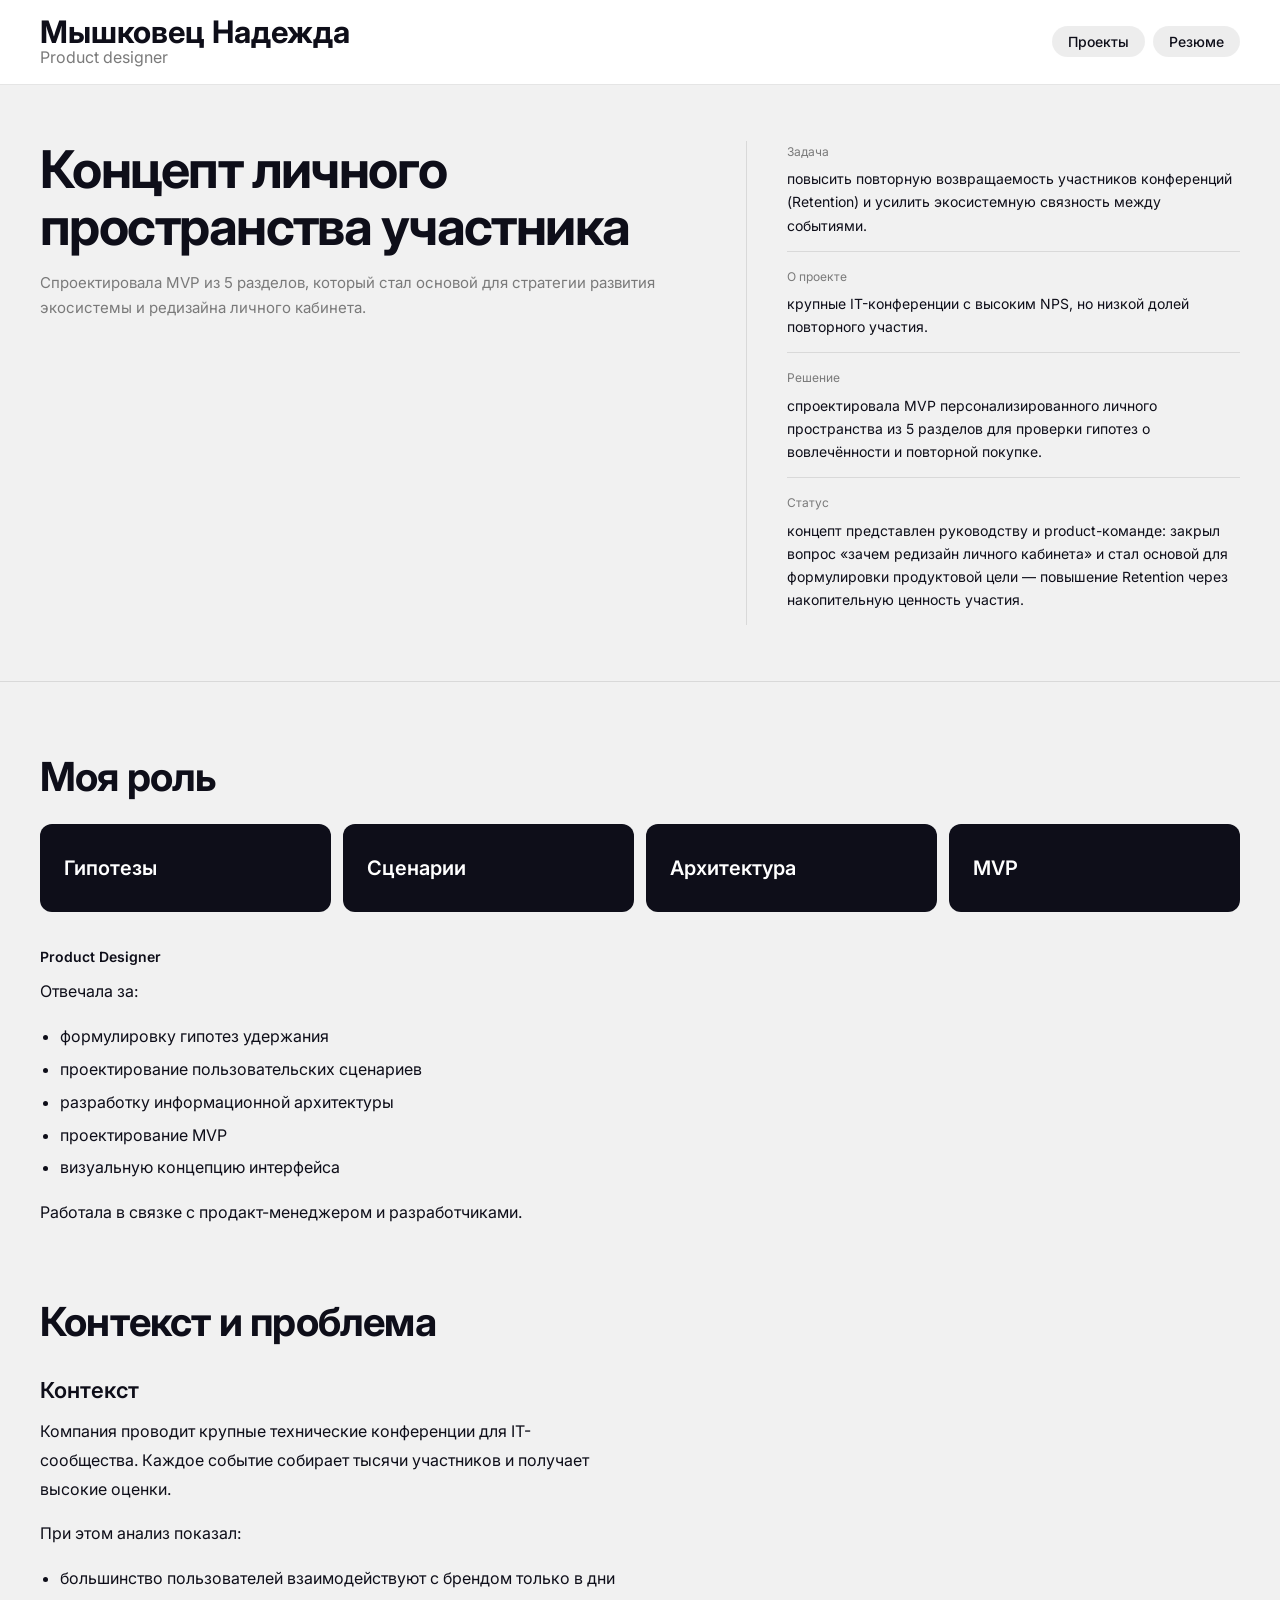
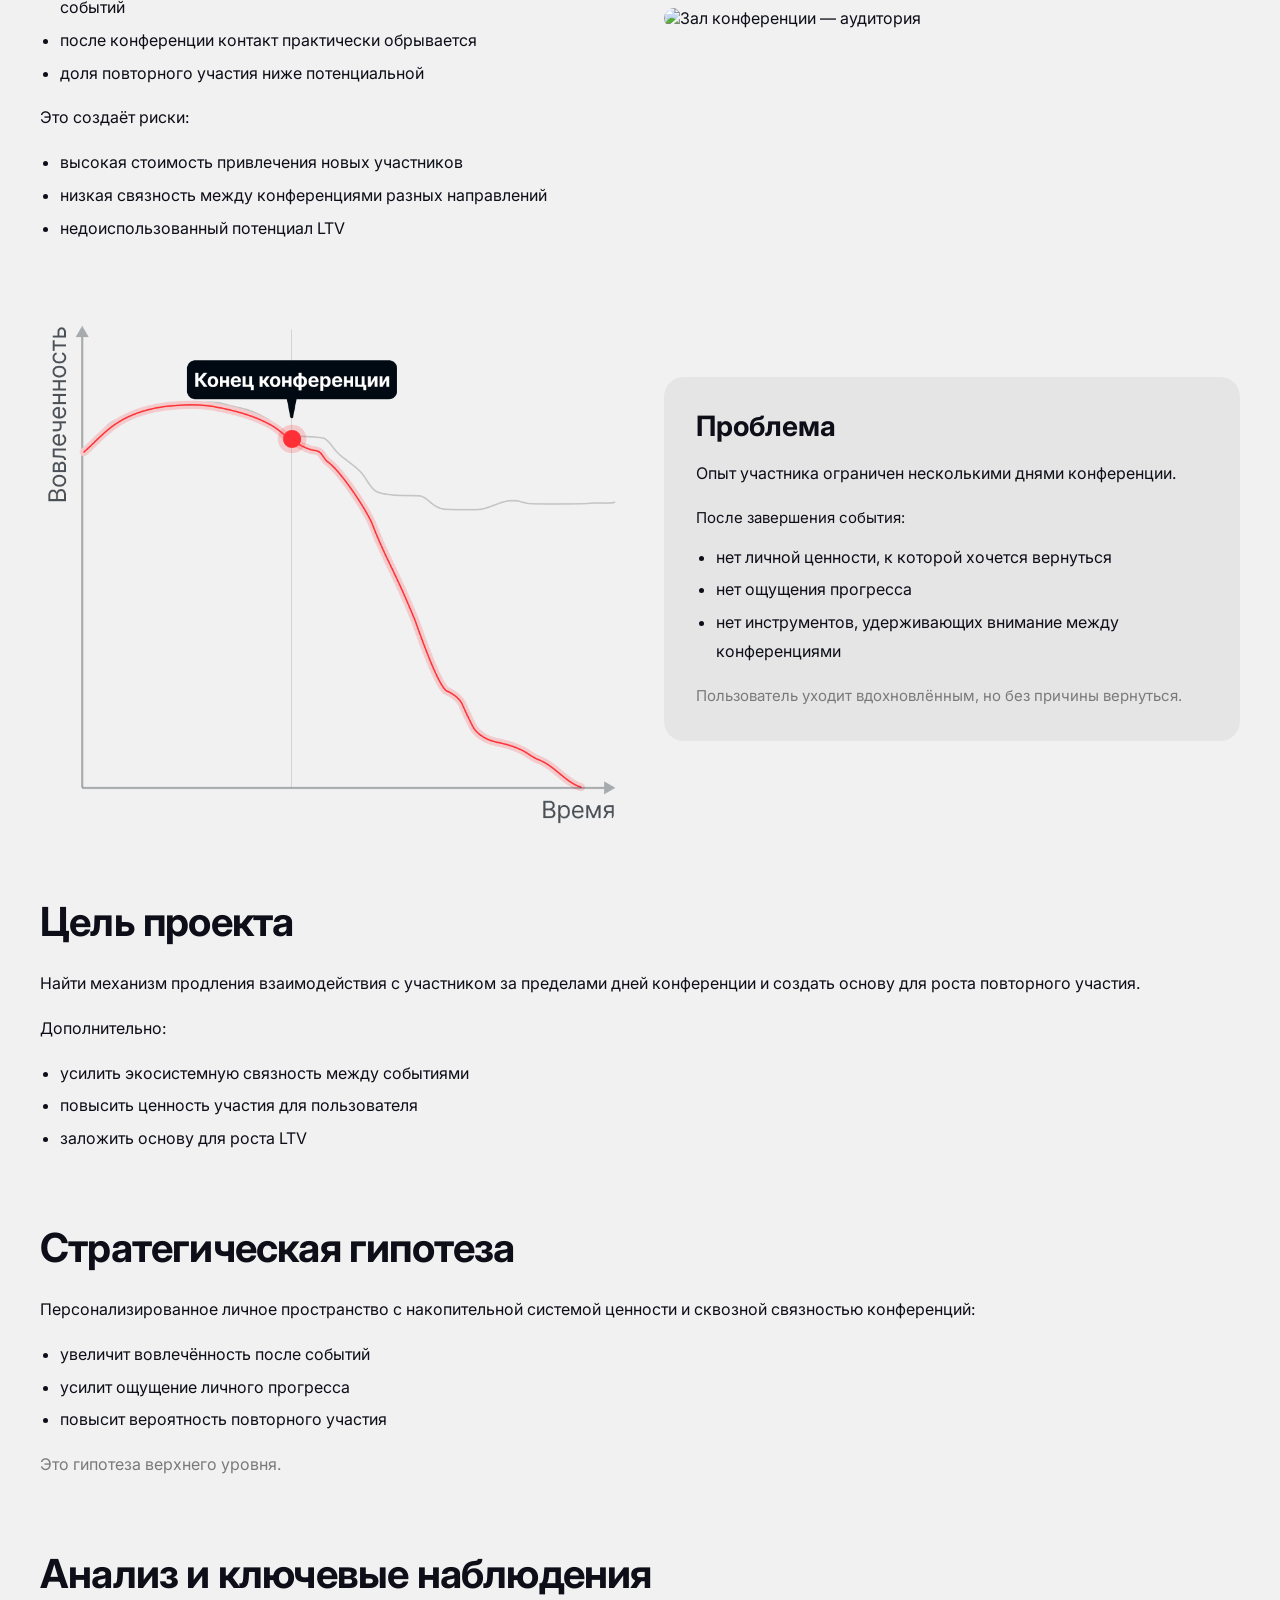
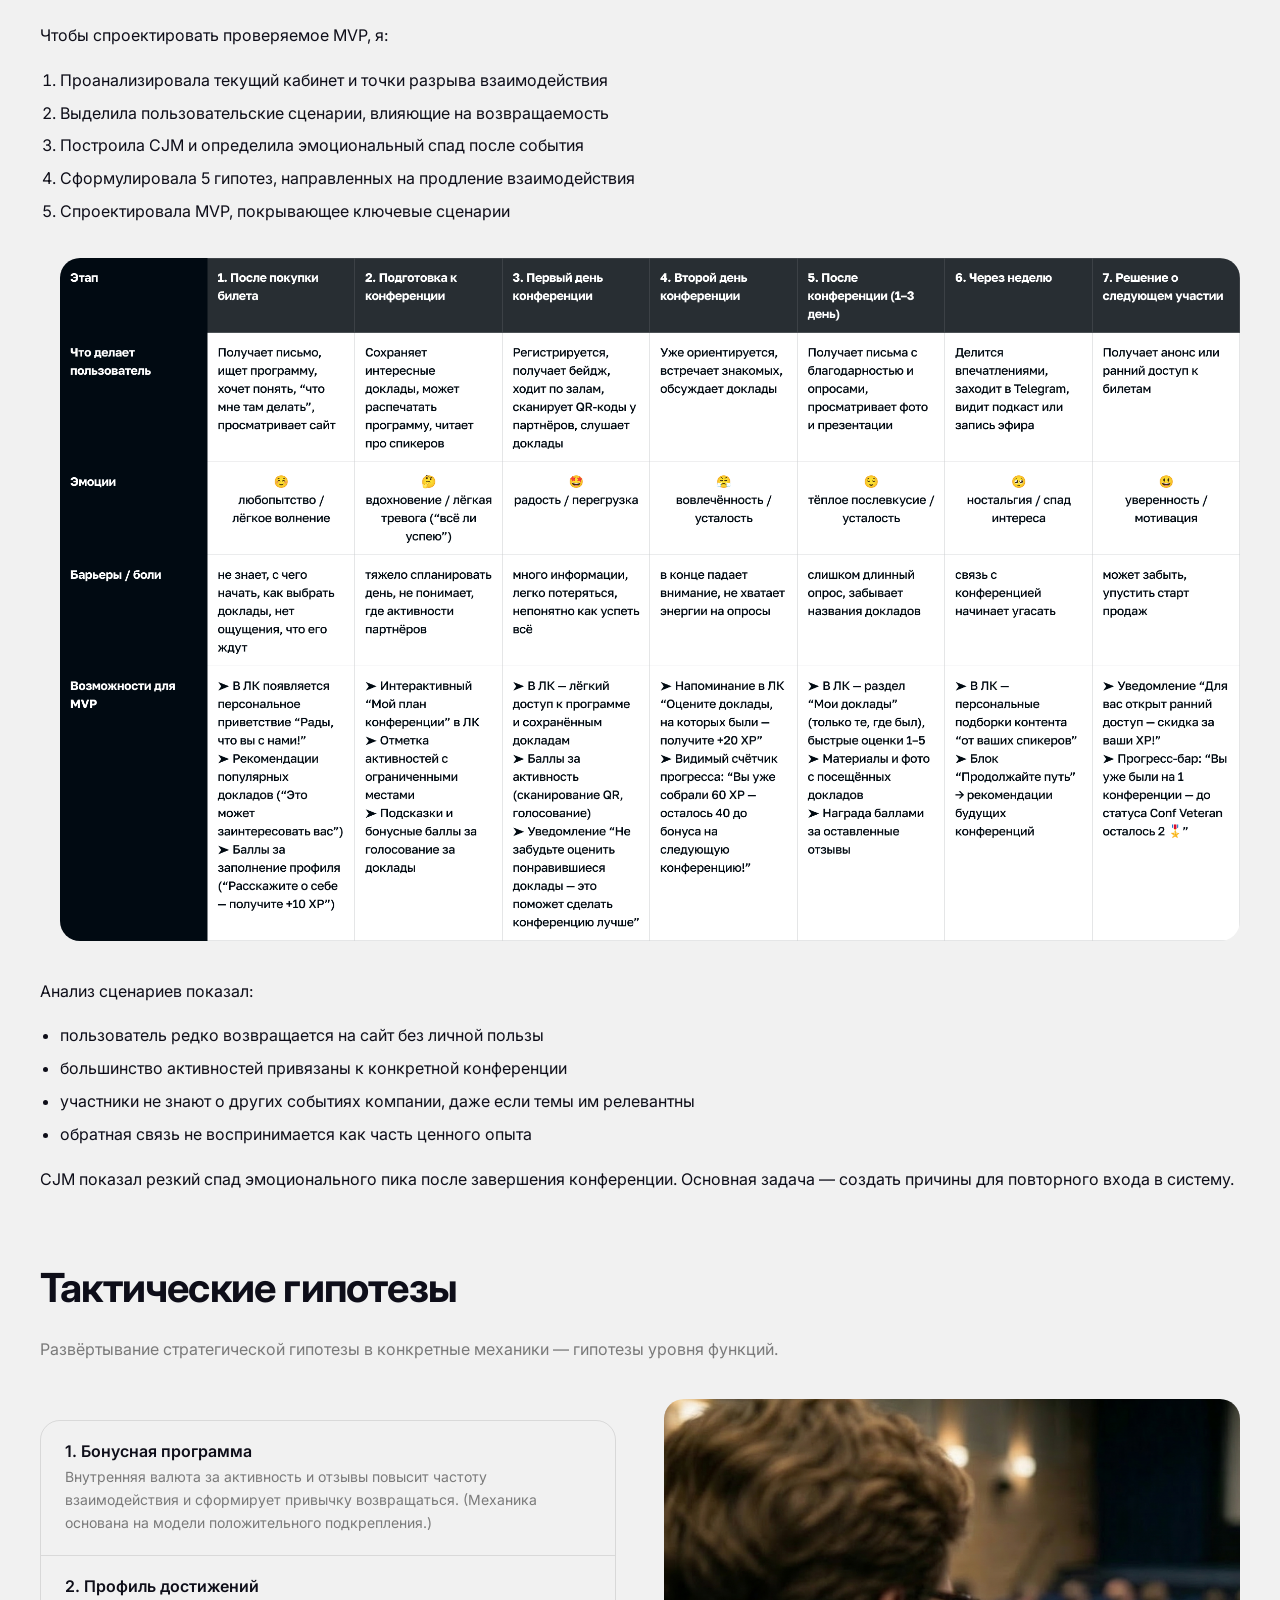
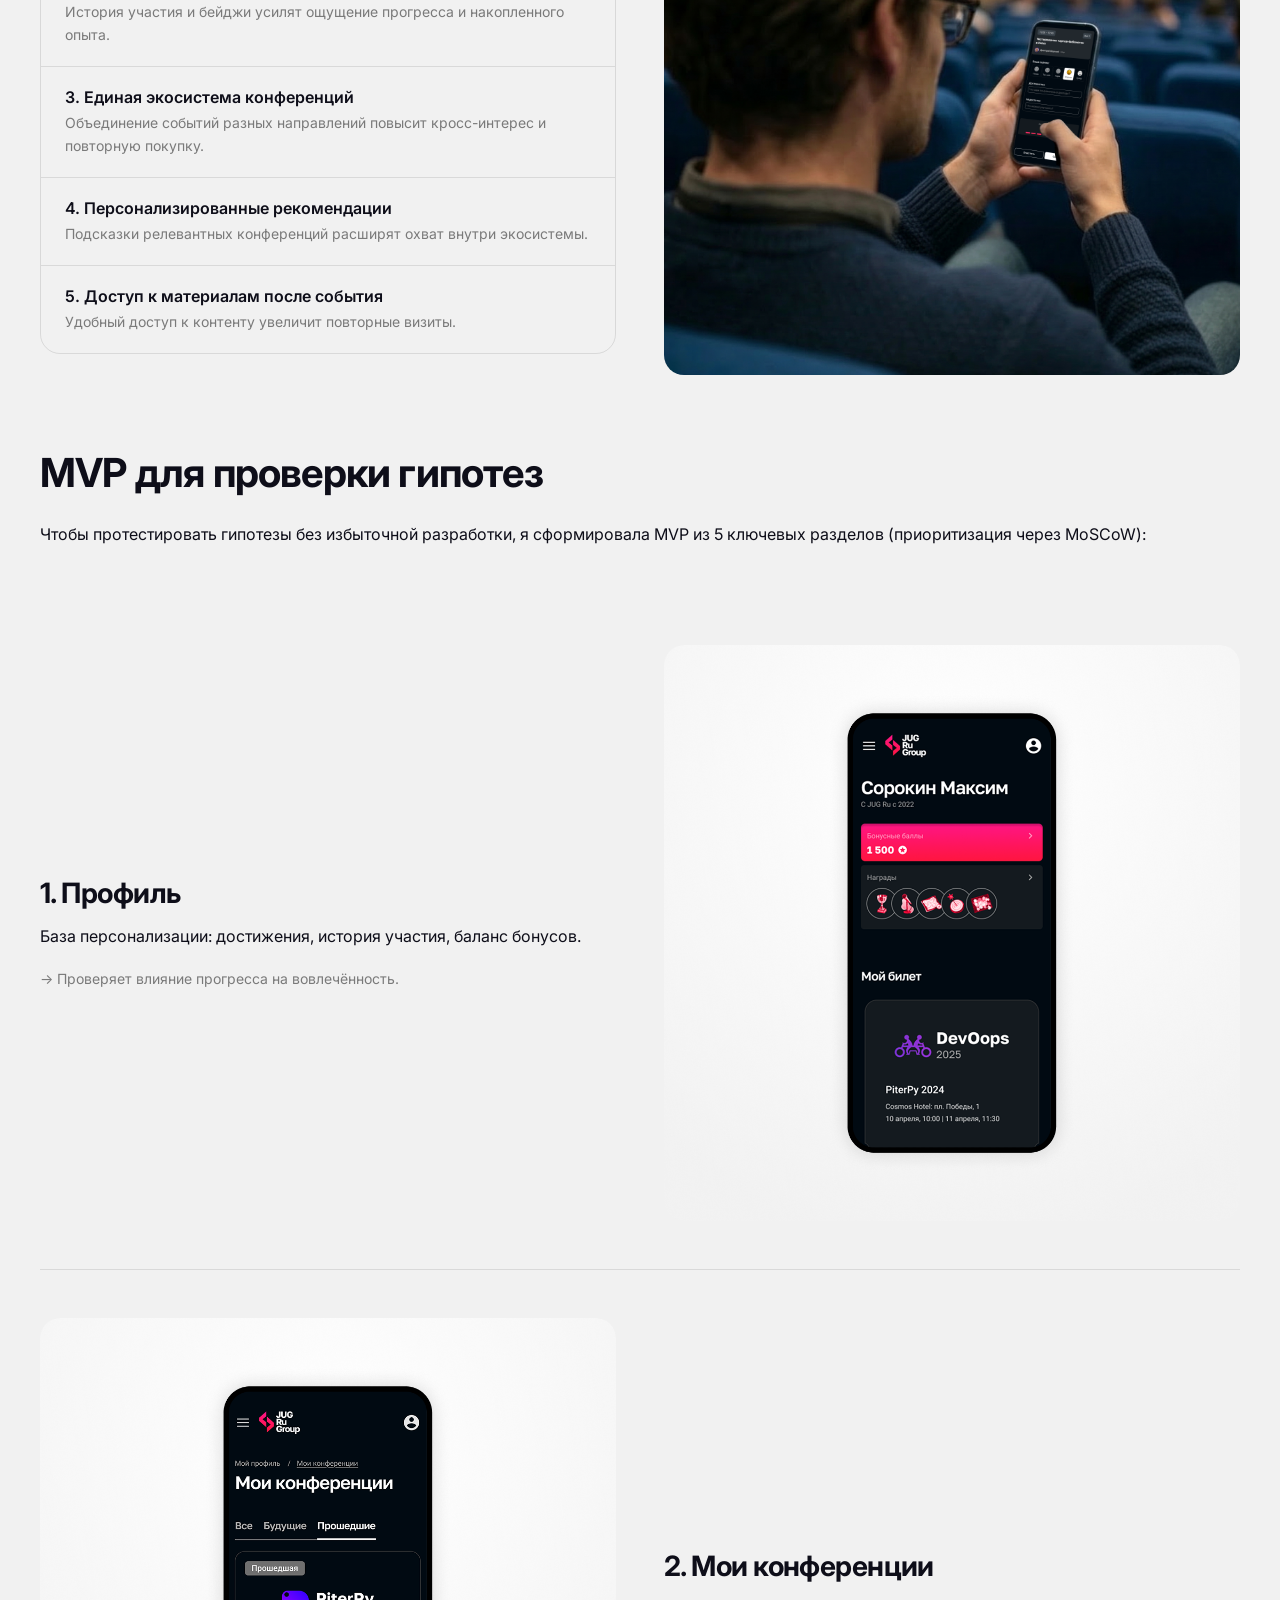
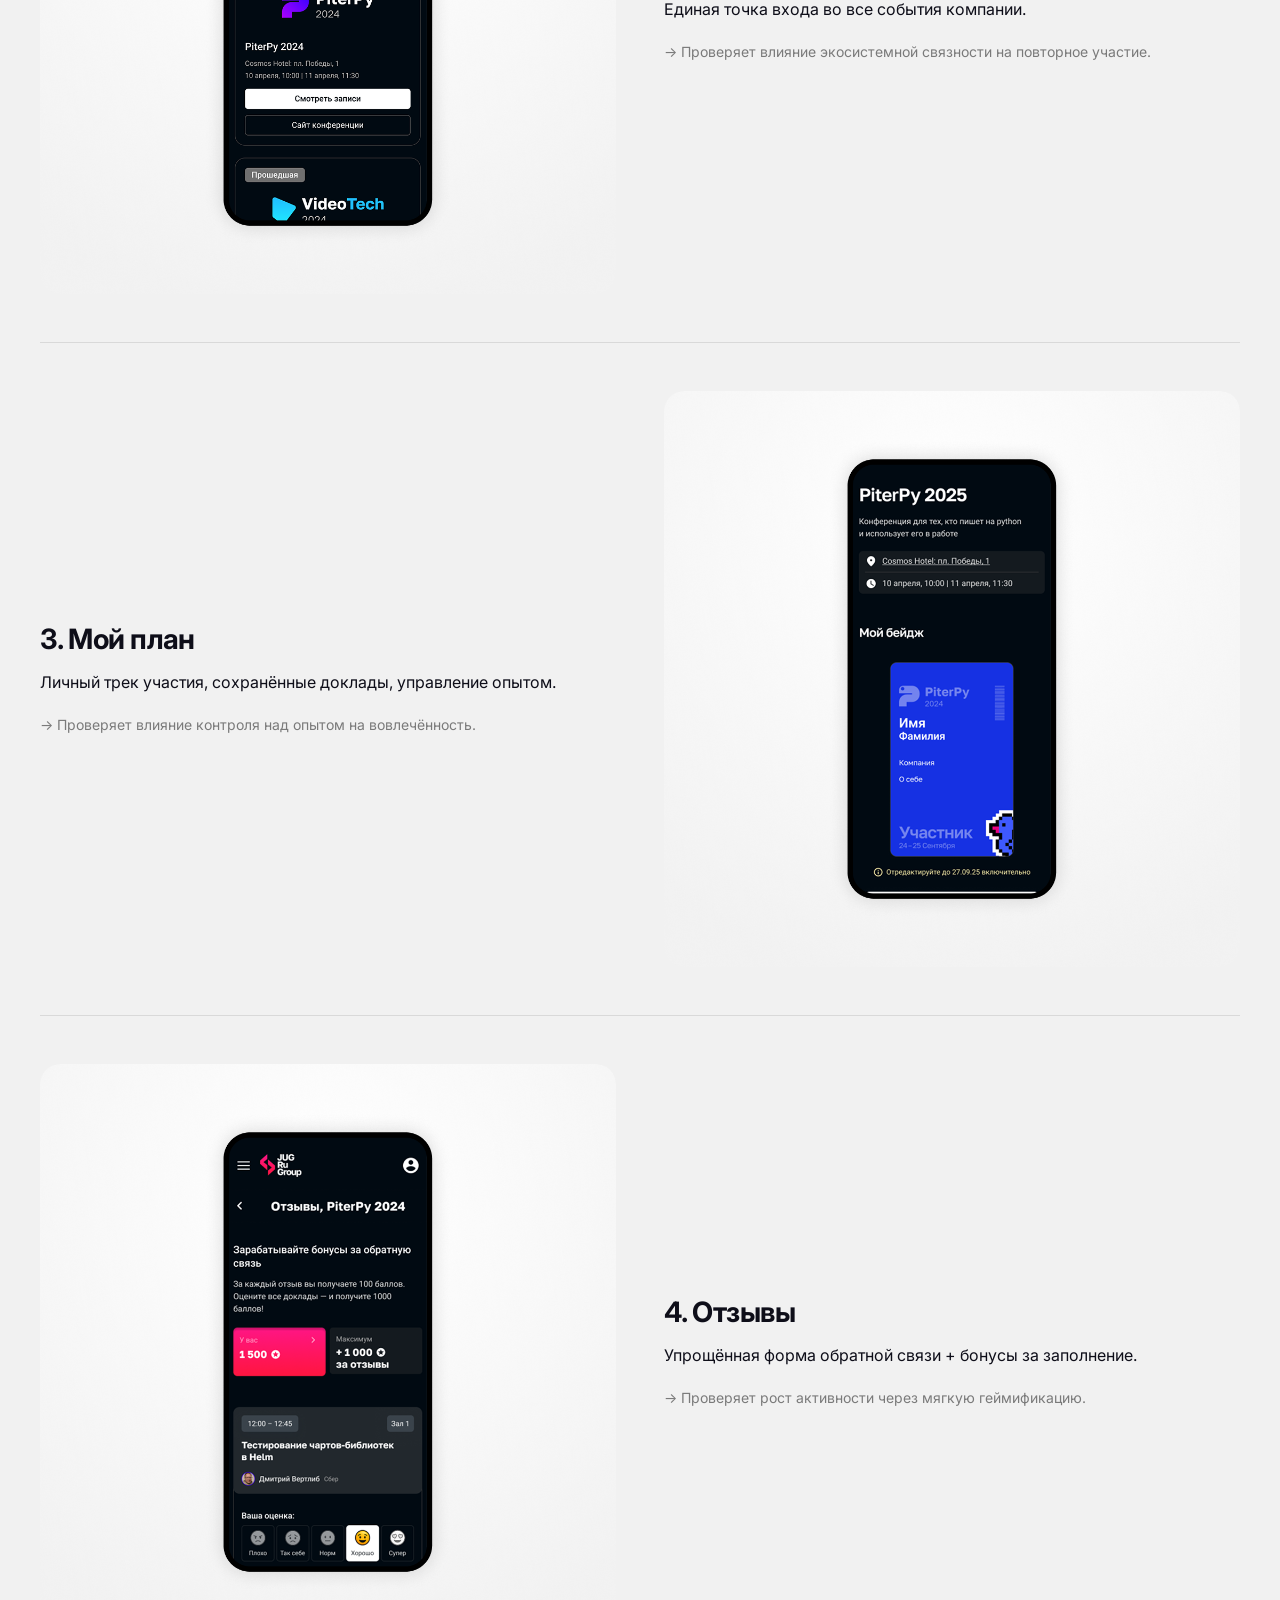
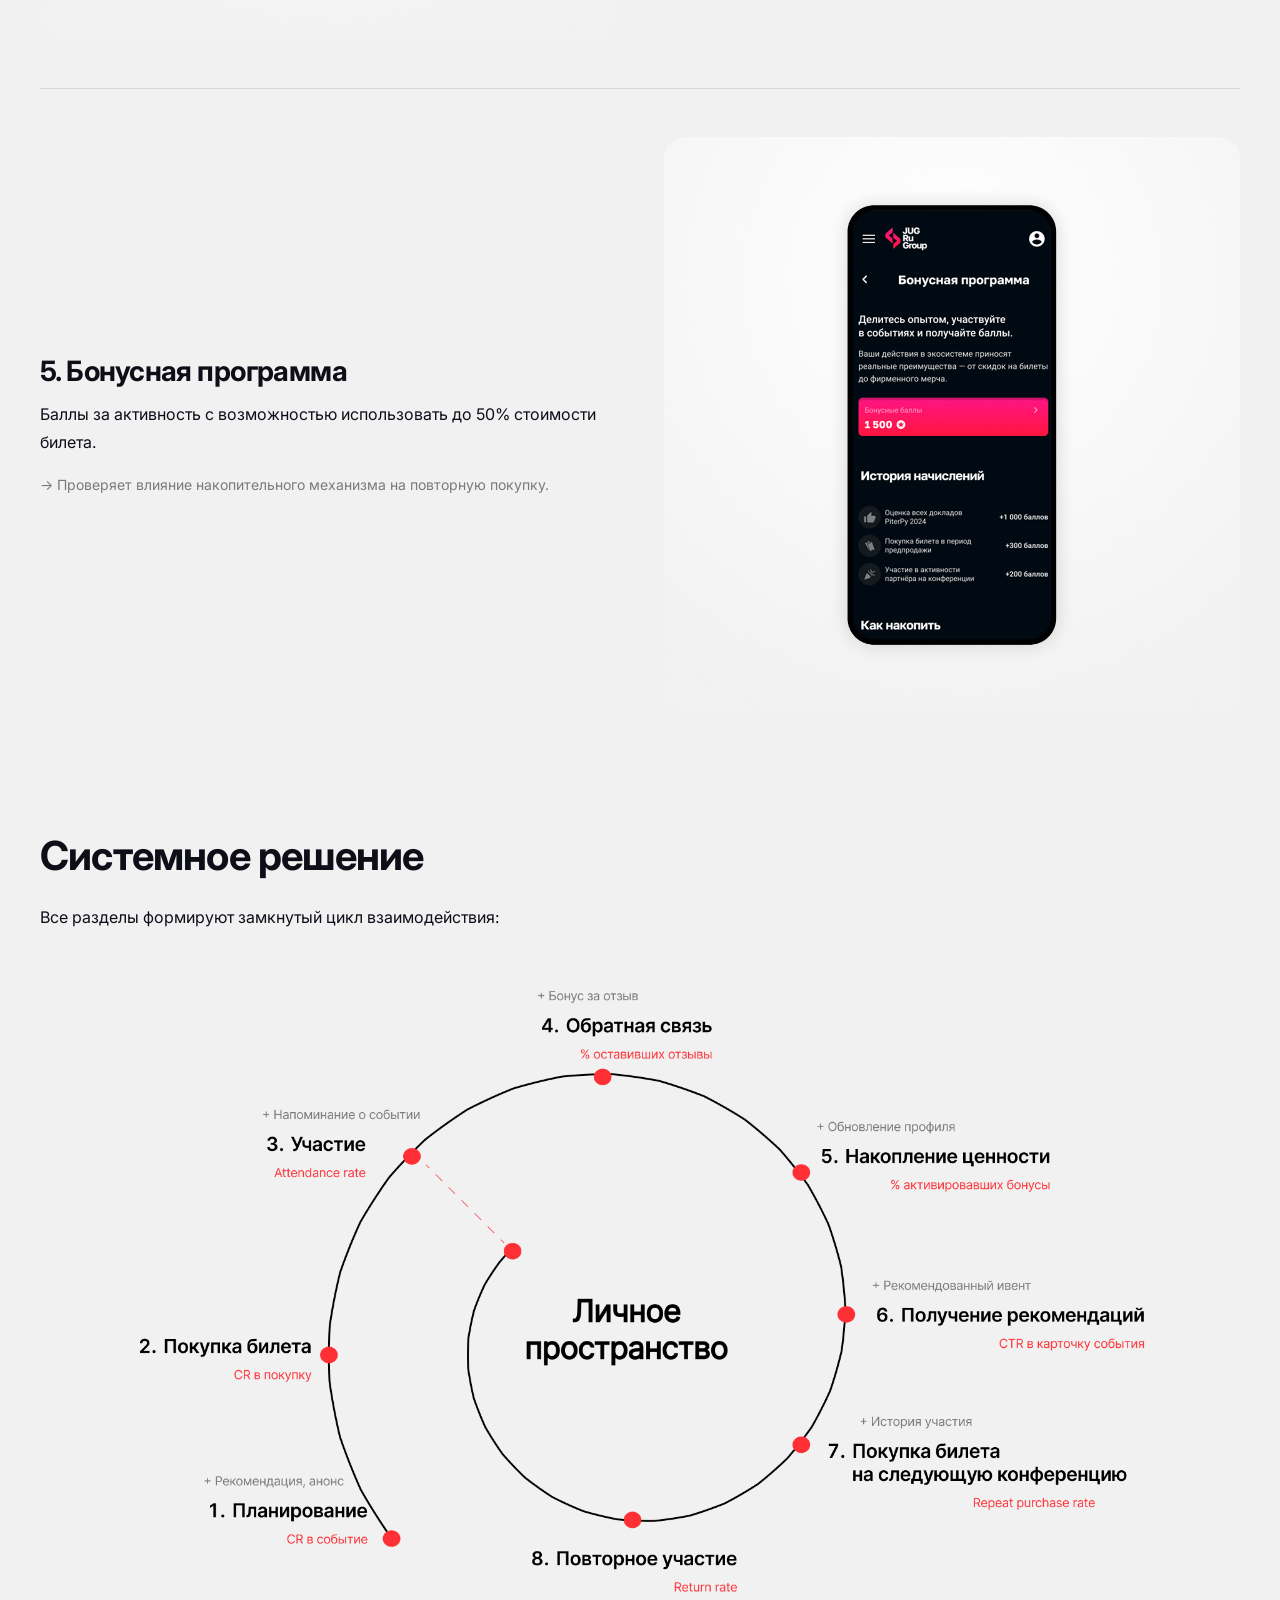
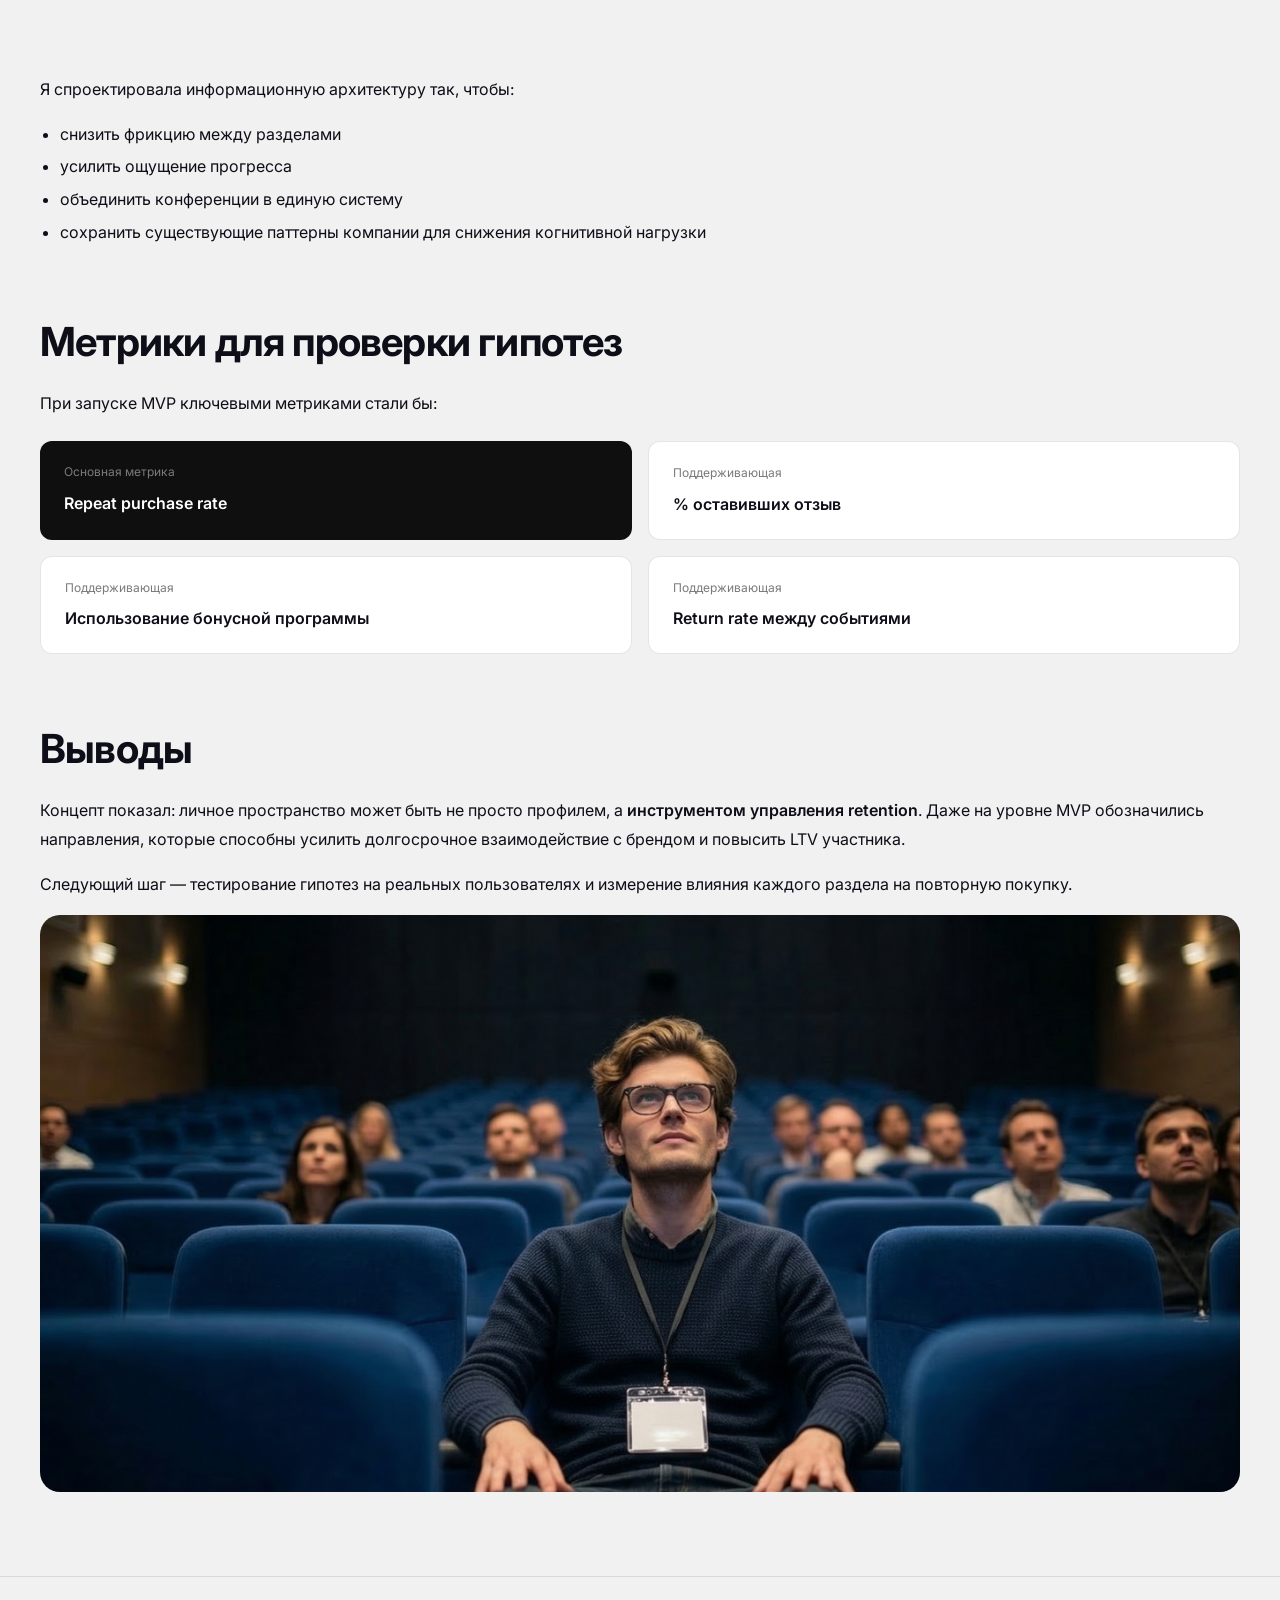
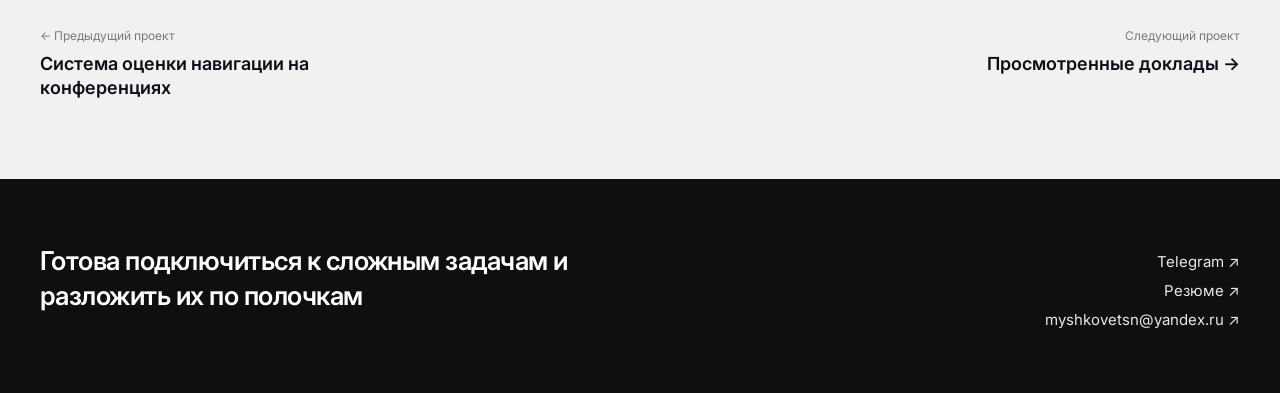
==== account.html @ fb1a0914 "Fix path" ====
<!doctype html>
<html lang="ru">
  <head>
    <meta charset="UTF-8" />
    <meta name="viewport" content="width=device-width, initial-scale=1.0" />
    <title>Концепт личного пространства — Мышковец Надежда</title>
    <link rel="preconnect" href="https://fonts.googleapis.com" />
    <link rel="preconnect" href="https://fonts.gstatic.com" crossorigin />
    <link
      href="https://fonts.googleapis.com/css2?family=Inter:wght@400;500;600;700&display=swap"
      rel="stylesheet"
    />
    <link rel="icon" type="image/png" href="images/favicon.png" />
    <style>
      *,
      *::before,
      *::after {
        box-sizing: border-box;
        margin: 0;
        padding: 0;
      }

      :root {
        --bg: #f1f1f1;
        --dark: #0f0f0f;
        --text: #0e0e19;
        --muted: #7a7a7a;
        --light: #e5e5e5;
        --divider: rgba(0, 0, 0, 0.1);
      }

      html {
        scroll-behavior: smooth;
      }

      body {
        font-family: "Inter", sans-serif;
        background: var(--bg);
        color: var(--text);
        -webkit-font-smoothing: antialiased;
        overflow-x: hidden;
      }

      /* ==================== NAV ==================== */
      #nav {
        position: sticky;
        top: 0;
        z-index: 100;
        background: #ffffff;
        border-bottom: 1px solid var(--divider);
        display: flex;
        align-items: center;
        justify-content: space-between;
        padding: 16px 40px;
      }
      .nav-logo {
        display: flex;
        flex-direction: column;
        text-decoration: none;
      }
      .nav-logo-name {
        font-size: 31px;
        font-weight: 700;
        color: var(--text);
        line-height: 1;
      }
      .nav-logo-role {
        font-size: 16px;
        font-weight: 400;
        color: var(--muted);
        line-height: 1.3;
      }
      .nav-links {
        display: flex;
        gap: 8px;
        align-items: center;
      }
      .nav-links a {
        display: inline-block;
        padding: 7px 16px;
        border-radius: 100px;
        font-size: 14px;
        font-weight: 500;
        text-decoration: none;
        background: rgba(0, 0, 0, 0.07);
        color: var(--text);
        transition: background 0.2s;
      }
      .nav-links a:hover {
        background: rgba(0, 0, 0, 0.13);
      }
      .burger {
        display: none;
        flex-direction: column;
        gap: 5px;
        background: none;
        border: none;
        cursor: pointer;
        padding: 8px;
      }
      .burger span {
        display: block;
        width: 24px;
        height: 2px;
        background: var(--text);
        border-radius: 2px;
      }

      /* Mobile overlay */
      .mobile-overlay {
        display: none;
        position: fixed;
        inset: 0;
        z-index: 200;
        background: var(--text);
        flex-direction: column;
        justify-content: space-between;
        padding: 32px 40px 48px;
      }
      .mobile-overlay.open {
        display: flex;
      }
      .overlay-top {
        display: flex;
        justify-content: flex-end;
      }
      .overlay-close {
        background: none;
        border: none;
        color: #fff;
        font-size: 36px;
        cursor: pointer;
        line-height: 1;
        opacity: 0.7;
      }
      .overlay-links {
        display: flex;
        flex-direction: column;
        gap: 16px;
      }
      .overlay-links a {
        font-size: 30px;
        font-weight: 700;
        color: #fff;
        text-decoration: none;
      }
      .overlay-contacts {
        display: flex;
        flex-direction: column;
        gap: 8px;
      }
      .overlay-contacts a {
        font-size: 14px;
        color: var(--muted);
        text-decoration: none;
      }

      /* ==================== CASE HEADER ==================== */
      .case-header-wrap {
        border-bottom: 1px solid var(--divider);
      }
      .case-header {
        max-width: 1520px;
        margin: 0 auto;
        padding: 56px 40px;
        display: grid;
        grid-template-columns: 1.3fr 1fr;
        gap: 64px;
      }
      .case-h1 {
        font-size: 52px;
        font-weight: 700;
        letter-spacing: -0.03em;
        line-height: 1.1;
        margin-bottom: 16px;
      }
      .case-subtitle {
        font-size: 15px;
        color: var(--muted);
        line-height: 1.65;
      }
      .case-meta {
        border-left: 1px solid var(--divider);
        padding-left: 40px;
      }
      .meta-item {
        padding: 14px 0;
        border-bottom: 1px solid var(--divider);
      }
      .meta-item:first-child {
        padding-top: 0;
      }
      .meta-item:last-child {
        border-bottom: none;
      }
      .meta-label {
        font-size: 12px;
        color: var(--muted);
        margin-bottom: 5px;
      }
      .meta-value {
        font-size: 14px;
        line-height: 1.65;
      }

      /* ==================== CONTENT ==================== */
      .case-content {
        max-width: 1520px;
        margin: 0 auto;
        padding: 72px 40px 80px;
      }
      .case-content section + section {
        margin-top: 72px;
      }

      h2.section-title {
        font-size: 40px;
        font-weight: 700;
        letter-spacing: -0.02em;
        line-height: 1.15;
        margin-top: 72px;
        margin-bottom: 24px;
      }
      h2.section-title:first-child {
        margin-top: 0;
      }
      h3.sub-title {
        font-size: 22px;
        font-weight: 600;
        margin-bottom: 14px;
        margin-top: 40px;
      }

      p {
        font-size: 16px;
        line-height: 1.8;
        margin-bottom: 16px;
      }
      p:last-child {
        margin-bottom: 0;
      }
      ul,
      ol {
        padding-left: 20px;
        margin-bottom: 16px;
      }
      li {
        font-size: 16px;
        line-height: 1.8;
        margin-bottom: 4px;
      }
      strong {
        font-weight: 600;
      }

      /* ==================== ROLE BOXES ==================== */
      .role-boxes {
        display: grid;
        grid-template-columns: repeat(4, 1fr);
        gap: 12px;
        margin: 24px 0 32px;
      }
      .role-box {
        background: var(--text);
        color: #fff;
        padding: 32px 24px;
        border-radius: 12px;
        font-size: 20px;
        font-weight: 600;
        line-height: 1.2;
      }
      .role-label {
        font-size: 14px;
        font-weight: 600;
        margin-bottom: 8px;
      }

      /* ==================== SPLIT ==================== */
      .split {
        display: grid;
        grid-template-columns: 1fr 1fr;
        gap: 48px;
        align-items: center;
        margin-top: 32px;
        margin-bottom: 32px;
      }
      .split.top {
        align-items: flex-start;
      }
      .split-image img {
        width: 100%;
        border-radius: 20px;
        display: block;
      }
      .split-image.dark-bg {
        background: #1a1a2e;
        border-radius: 20px;
        padding: 24px;
      }
      .split-image.dark-bg img {
        border-radius: 8px;
      }
      figcaption {
        font-size: 13px;
        color: var(--muted);
        margin-top: 8px;
        line-height: 1.5;
      }

      /* ==================== ENGAGEMENT CHART ==================== */
      .engagement-chart {
        margin: 32px 0;
        display: grid;
        grid-template-columns: 1fr 1fr;
        gap: 48px;
        align-items: center;
      }
      .chart-wrap {
        background: #fff;
        border-radius: 16px;
        padding: 32px;
      }
      .chart-label-y {
        font-size: 12px;
        color: var(--muted);
        writing-mode: vertical-lr;
        transform: rotate(180deg);
        margin-right: 8px;
      }
      .chart-inner {
        display: flex;
        align-items: flex-end;
        gap: 8px;
      }
      .problem-box {
        background: var(--light);
        border-radius: 20px;
        padding: 32px;
      }
      .problem-box h3 {
        font-size: 28px;
        font-weight: 700;
        margin-bottom: 16px;
      }
      .problem-box ul {
        color: var(--text);
      }

      /* ==================== HYPOTHESES LIST ==================== */
      .hypotheses {
        display: flex;
        flex-direction: column;
        gap: 0;
        margin: 24px 0;
        border: 1px solid var(--divider);
        border-radius: 20px;
        overflow: hidden;
      }
      .hypothesis {
        padding: 20px 24px;
        border-bottom: 1px solid var(--divider);
      }
      .hypothesis:last-child {
        border-bottom: none;
      }
      .hyp-num {
        font-size: 12px;
        color: var(--muted);
        margin-bottom: 4px;
      }
      .hyp-title {
        font-size: 16px;
        font-weight: 600;
        margin-bottom: 4px;
      }
      .hyp-desc {
        font-size: 14px;
        line-height: 1.65;
        color: var(--muted);
      }

      /* ==================== MVP SECTIONS ==================== */
      .mvp-section {
        display: grid;
        grid-template-columns: 1fr 1fr;
        gap: 48px;
        align-items: center;
        padding: 48px 0;
        border-bottom: 1px solid var(--divider);
      }
      .mvp-section:last-child {
        border-bottom: none;
      }
      .mvp-section.img-left .mvp-text {
        order: 2;
      }
      .mvp-section.img-left .mvp-image {
        order: 1;
      }
      .mvp-image {
        border-radius: 20px;
        overflow: hidden;
      }
      .mvp-image img {
        width: 100%;
        display: block;
        border-radius: 20px;
      }
      .mvp-num {
        font-size: 14px;
        color: var(--muted);
        margin-bottom: 8px;
      }
      .mvp-title {
        font-size: 28px;
        font-weight: 700;
        letter-spacing: -0.02em;
        margin-bottom: 12px;
      }
      .mvp-desc {
        font-size: 16px;
        line-height: 1.8;
        margin-bottom: 16px;
      }
      .mvp-hypothesis {
        font-size: 14px;
        color: var(--muted);
        line-height: 1.65;
      }
      .mvp-hypothesis::before {
        content: "→ ";
      }

      /* ==================== CYCLE DIAGRAM ==================== */
      .cycle-list {
        display: grid;
        grid-template-columns: repeat(4, 1fr);
        gap: 12px;
        margin: 32px 0;
      }
      .cycle-item {
        background: var(--light);
        border-radius: 12px;
        padding: 20px 16px;
      }
      .cycle-step {
        font-size: 12px;
        color: var(--muted);
        margin-bottom: 6px;
      }
      .cycle-name {
        font-size: 15px;
        font-weight: 600;
        margin-bottom: 4px;
      }
      .cycle-metric {
        font-size: 12px;
        color: var(--muted);
      }

      /* ==================== METRICS ==================== */
      .metrics-grid {
        display: grid;
        grid-template-columns: repeat(2, 1fr);
        gap: 16px;
        margin: 24px 0;
      }
      .metric-item {
        background: #fff;
        border: 1px solid var(--divider);
        border-radius: 12px;
        padding: 20px 24px;
      }
      /* Этот стиль применится только к карточке с классом highlight */
      .metric-item.main {
        background: var(--dark); /* Или просто #0f0f0f, если хочешь черный */
        color: #ffffff; /* Белый текст */
        border: none; /* Убираем рамку, чтобы выглядело чище */
      }

      /* Чтобы серый подзаголовок внутри черной карточки тоже стал светлее */
      .metric-item.highlight .metric-kind {
        color: rgba(255, 255, 255, 0.6);
      }
      .metric-kind {
        font-size: 12px;
        color: var(--muted);
        margin-bottom: 6px;
      }
      .metric-val {
        font-size: 16px;
        font-weight: 600;
      }

      /* ==================== CASE NAV ==================== */
      .case-nav-wrap {
        border-top: 1px solid var(--divider);
      }
      .case-nav {
        max-width: 1520px;
        margin: 0 auto;
        padding: 48px 40px 80px;
        display: flex;
        justify-content: space-between;
        align-items: flex-start;
        gap: 32px;
      }
      .case-nav-link {
        text-decoration: none;
        color: var(--text);
        max-width: 320px;
      }
      .case-nav-link.next {
        text-align: right;
      }
      .case-nav-direction {
        font-size: 12px;
        color: var(--muted);
        margin-bottom: 6px;
      }
      .case-nav-title {
        font-size: 18px;
        font-weight: 600;
        line-height: 1.3;
      }
      .case-nav-link:hover .case-nav-title {
        text-decoration: underline;
      }

      /* ==================== FOOTER ==================== */
      footer {
        background: var(--dark);
        color: #fff;
        padding: 64px 40px;
        display: grid;
        grid-template-columns: 1fr 1fr;
        gap: 40px;
        align-items: end;
      }
      .footer-cta {
        font-size: 26px;
        font-weight: 600;
        line-height: 1.35;
        letter-spacing: -0.02em;
      }
      .footer-links {
        display: flex;
        flex-direction: column;
        align-items: flex-end;
        gap: 10px;
      }
      .footer-links a {
        color: #fff;
        text-decoration: none;
        font-size: 15px;
        opacity: 0.9;
        transition: opacity 0.2s;
      }
      .footer-links a:hover {
        opacity: 0.5;
      }

      /* ==================== FADE-UP ==================== */
      .fade-up {
        opacity: 0;
        transform: translateY(24px);
        transition:
          opacity 0.65s ease,
          transform 0.65s ease;
      }
      .fade-up.visible {
        opacity: 1;
        transform: translateY(0);
      }

      /* ==================== MOBILE ==================== */
      @media (max-width: 800px) {
        html,
        body { overflow-x: hidden; width: 100%; }
        #nav { padding: 12px 20px; width: 100%; }
        .burger { display: flex;}

        .case-header { grid-template-columns: 1fr; padding: 40px 16px; width: 100%; }
        .case-h1 { font-size: 32px;}
        .case-meta {
          border-left: none;
          padding-left: 0;
          border-top: 1px solid var(--border);
        }

        .case-content {
          padding: 40px 16px;
          width: 100%;
        }
        h2.section-title {
          font-size: 28px;
        }

        .role-boxes {
          grid-template-columns: 1fr;
          width: 100%;
        }
        .engagement-chart,
        .mvp-section,
        .metrics-grid {
          grid-template-columns: 1fr;
          width: 100%;
        }

        .mvp-section.img-left .mvp-text {
          order: 2;
        }
        .mvp-section.img-left .mvp-image {
          order: 1;
        }
        .mvp-image {
          min-height: 240px;
          width: 100%;
        }

        .cycle-list {
          grid-template-columns: 1fr;
          width: 100%;
        }

        .case-nav {
          padding: 40px 16px;
          flex-direction: column;
        }
        footer {
          grid-template-columns: 1fr;
          padding: 40px 16px;
        }
      }
    </style>
  </head>
  <body>
    <!-- NAV -->
    <nav id="nav">
      <a href="index.html" class="nav-logo">
        <span class="nav-logo-name">Мышковец Надежда</span>
        <span class="nav-logo-role">Product designer</span>
      </a>
      <div class="nav-links">
        <a href="index.html#projects">Проекты</a>
        <a
          href="https://disk.yandex.ru/i/yGqZMtid8uBw-g"
          target="_blank"
          rel="noopener"
          >Резюме</a
        >
      </div>
      <button class="burger" id="burger" aria-label="Меню">
        <span></span><span></span>
      </button>
    </nav>

    <!-- MOBILE OVERLAY -->
    <div class="mobile-overlay" id="mobileOverlay">
      <div class="overlay-top">
        <button class="overlay-close" id="overlayClose">×</button>
      </div>
      <div class="overlay-links">
        <a href="index.html#projects">Проекты</a>
        <a
          href="https://disk.yandex.ru/i/yGqZMtid8uBw-g"
          target="_blank"
          rel="noopener"
          >Резюме</a
        >
      </div>
      <div class="overlay-contacts">
        <a href="https://t.me/NadyaMyshk" target="_blank" rel="noopener"
          >Telegram</a
        >
        <a href="mailto:myshkovetsn&#64;yandex.ru">myshkovetsn&#64;yandex.ru</a>
      </div>
    </div>

    <!-- CASE HEADER -->
    <div class="case-header-wrap">
      <header class="case-header">
        <div>
          <h1 class="case-h1">Концепт личного пространства участника</h1>
          <p class="case-subtitle">
            Спроектировала MVP из 5 разделов, который стал основой для стратегии
            развития экосистемы и редизайна личного кабинета.
          </p>
        </div>
        <div class="case-meta">
          <div class="meta-item">
            <p class="meta-label">Задача</p>
            <p class="meta-value">
              повысить повторную возвращаемость участников конференций
              (Retention) и усилить экосистемную связность между событиями.
            </p>
          </div>
          <div class="meta-item">
            <p class="meta-label">О проекте</p>
            <p class="meta-value">
              крупные IT-конференции с высоким NPS, но низкой долей повторного
              участия.
            </p>
          </div>
          <div class="meta-item">
            <p class="meta-label">Решение</p>
            <p class="meta-value">
              спроектировала MVP персонализированного личного пространства из 5
              разделов для проверки гипотез о вовлечённости и повторной покупке.
            </p>
          </div>
          <div class="meta-item">
            <p class="meta-label">Статус</p>
            <p class="meta-value">
              концепт представлен руководству и product-команде: закрыл вопрос
              «зачем редизайн личного кабинета» и стал основой для формулировки
              продуктовой цели — повышение Retention через накопительную
              ценность участия.
            </p>
          </div>
        </div>
      </header>
    </div>

    <!-- CONTENT -->
    <main class="case-content">
      <!-- Моя роль -->
      <section>
        <h2 class="section-title fade-up">Моя роль</h2>
        <div class="role-boxes fade-up">
          <div class="role-box">Гипотезы</div>
          <div class="role-box">Сценарии</div>
          <div class="role-box">Архитектура</div>
          <div class="role-box">MVP</div>
        </div>
        <p class="role-label fade-up">Product Designer</p>
        <p class="fade-up">Отвечала за:</p>
        <ul class="fade-up">
          <li>формулировку гипотез удержания</li>
          <li>проектирование пользовательских сценариев</li>
          <li>разработку информационной архитектуры</li>
          <li>проектирование MVP</li>
          <li>визуальную концепцию интерфейса</li>
        </ul>
        <p class="fade-up">
          Работала в связке с продакт-менеджером и разработчиками.
        </p>
      </section>

      <!-- Контекст и проблема -->
      <section>
        <h2 class="section-title fade-up">Контекст и проблема</h2>

        <div class="split fade-up">
          <div>
            <h3 class="sub-title" style="margin-top: 0">Контекст</h3>
            <p>
              Компания проводит крупные технические конференции для
              IT-сообщества. Каждое событие собирает тысячи участников и
              получает высокие оценки.
            </p>
            <p>При этом анализ показал:</p>
            <ul>
              <li>
                большинство пользователей взаимодействуют с брендом только в дни
                событий
              </li>
              <li>после конференции контакт практически обрывается</li>
              <li>доля повторного участия ниже потенциальной</li>
            </ul>
            <p>Это создаёт риски:</p>
            <ul>
              <li>высокая стоимость привлечения новых участников</li>
              <li>низкая связность между конференциями разных направлений</li>
              <li>недоиспользованный потенциал LTV</li>
            </ul>
          </div>
          <figure class="split-image">
            <img
              src="images/account-audience.jpg"
              alt="Зал конференции — аудитория"
            />
          </figure>
        </div>

        <!-- Проблема + график -->
        <div class="engagement-chart fade-up">
          <img
            src="images/account-chart.png"
            alt="График"
            style="width: 100%; border-radius: 20px; display: block"
          />
          <div class="problem-box">
            <h3>Проблема</h3>
            <p style="margin-bottom: 16px">
              Опыт участника ограничен несколькими днями конференции.
            </p>
            <p style="margin-bottom: 12px; font-size: 15px">
              После завершения события:
            </p>
            <ul>
              <li>нет личной ценности, к которой хочется вернуться</li>
              <li>нет ощущения прогресса</li>
              <li>
                нет инструментов, удерживающих внимание между конференциями
              </li>
            </ul>
            <p style="margin-top: 16px; font-size: 15px; color: var(--muted)">
              Пользователь уходит вдохновлённым, но без причины вернуться.
            </p>
          </div>
        </div>
      </section>

      <!-- Цель -->
      <section>
        <h2 class="section-title fade-up">Цель проекта</h2>
        <p class="fade-up">
          Найти механизм продления взаимодействия с участником за пределами дней
          конференции и создать основу для роста повторного участия.
        </p>
        <p class="fade-up">Дополнительно:</p>
        <ul class="fade-up">
          <li>усилить экосистемную связность между событиями</li>
          <li>повысить ценность участия для пользователя</li>
          <li>заложить основу для роста LTV</li>
        </ul>
      </section>

      <!-- Стратегическая гипотеза -->
      <section>
        <h2 class="section-title fade-up">Стратегическая гипотеза</h2>
        <p class="fade-up">
          Персонализированное личное пространство с накопительной системой
          ценности и сквозной связностью конференций:
        </p>
        <ul class="fade-up">
          <li>увеличит вовлечённость после событий</li>
          <li>усилит ощущение личного прогресса</li>
          <li>повысит вероятность повторного участия</li>
        </ul>
        <p class="fade-up" style="color: var(--muted)">
          Это гипотеза верхнего уровня.
        </p>
      </section>

      <!-- Анализ -->
      <section>
        <h2 class="section-title fade-up">Анализ и ключевые наблюдения</h2>
        <p class="fade-up">Чтобы спроектировать проверяемое MVP, я:</p>
        <ol class="fade-up">
          <li>
            Проанализировала текущий кабинет и точки разрыва взаимодействия
          </li>
          <li>
            Выделила пользовательские сценарии, влияющие на возвращаемость
          </li>
          <li>Построила CJM и определила эмоциональный спад после события</li>
          <li>
            Сформулировала 5 гипотез, направленных на продление взаимодействия
          </li>
          <li>Спроектировала MVP, покрывающее ключевые сценарии</li>
          <figure class="fade-up" style="margin: 32px 0">
            <img
              src="images/account-cjm.png"
              alt="CJM"
              style="width: 100%; border-radius: 20px"
            />
          </figure>
        </ol>
        <p class="fade-up">Анализ сценариев показал:</p>
        <ul class="fade-up">
          <li>пользователь редко возвращается на сайт без личной пользы</li>
          <li>большинство активностей привязаны к конкретной конференции</li>
          <li>
            участники не знают о других событиях компании, даже если темы им
            релевантны
          </li>
          <li>обратная связь не воспринимается как часть ценного опыта</li>
        </ul>
        <p class="fade-up">
          CJM показал резкий спад эмоционального пика после завершения
          конференции. Основная задача — создать причины для повторного входа в
          систему.
        </p>
      </section>

      <!-- Тактические гипотезы -->
      <section>
        <h2 class="section-title fade-up">Тактические гипотезы</h2>

        <p class="fade-up" style="color: var(--muted)">
          Развёртывание стратегической гипотезы в конкретные механики — гипотезы
          уровня функций.
        </p>

        <div class="split fade-up">
          <div class="hypotheses fade-up">
            <div class="hypothesis">
              <h3 class="hyp-title">1. Бонусная программа</h3>
              <p class="hyp-desc">
                Внутренняя валюта за активность и отзывы повысит частоту
                взаимодействия и сформирует привычку возвращаться. (Механика
                основана на модели положительного подкрепления.)
              </p>
            </div>
            <div class="hypothesis">
              <h3 class="hyp-title">2. Профиль достижений</h3>
              <p class="hyp-desc">
                История участия и бейджи усилят ощущение прогресса и
                накопленного опыта.
              </p>
            </div>
            <div class="hypothesis">
              <h3 class="hyp-title">3. Единая экосистема конференций</h3>
              <p class="hyp-desc">
                Объединение событий разных направлений повысит кросс-интерес и
                повторную покупку.
              </p>
            </div>
            <div class="hypothesis">
              <h3 class="hyp-title">4. Персонализированные рекомендации</h3>
              <p class="hyp-desc">
                Подсказки релевантных конференций расширят охват внутри
                экосистемы.
              </p>
            </div>
            <div class="hypothesis">
              <h3 class="hyp-title">5. Доступ к материалам после события</h3>
              <p class="hyp-desc">
                Удобный доступ к контенту увеличит повторные визиты.
              </p>
            </div>
          </div>
          <figure class="split-image">
            <img
              src="images/account-hypotheses.png"
              alt="Зал конференции — участник"
            />
          </figure>
        </div>
      </section>

      <!-- MVP -->
      <section>
        <h2 class="section-title fade-up">MVP для проверки гипотез</h2>
        <p class="fade-up">
          Чтобы протестировать гипотезы без избыточной разработки, я
          сформировала MVP из 5 ключевых разделов (приоритизация через MoSCoW):
        </p>

        <div style="margin-top: 48px">
          <!-- 1. Профиль -->
          <div class="mvp-section fade-up">
            <div class="mvp-text">
              <h3 class="mvp-title">1. Профиль</h3>
              <p class="mvp-desc">
                База персонализации: достижения, история участия, баланс
                бонусов.
              </p>
              <p class="mvp-hypothesis">
                Проверяет влияние прогресса на вовлечённость.
              </p>
            </div>
            <div class="mvp-image">
              <img
                src="images/account-mvp-profile.png"
                alt="Профиль участника — мокап"
              />
            </div>
          </div>

          <!-- 2. Мои конференции -->
          <div class="mvp-section img-left fade-up">
            <div class="mvp-text">
              <h3 class="mvp-title">2. Мои конференции</h3>
              <p class="mvp-desc">
                Единая точка входа во все события компании.
              </p>
              <p class="mvp-hypothesis">
                Проверяет влияние экосистемной связности на повторное участие.
              </p>
            </div>
            <div class="mvp-image">
              <img
                src="images/account-mvp-conferences.png"
                alt="Мои конференции — мокап"
              />
            </div>
          </div>

          <!-- 3. Мой план -->
          <div class="mvp-section fade-up">
            <div class="mvp-text">
              <h3 class="mvp-title">3. Мой план</h3>
              <p class="mvp-desc">
                Личный трек участия, сохранённые доклады, управление опытом.
              </p>
              <p class="mvp-hypothesis">
                Проверяет влияние контроля над опытом на вовлечённость.
              </p>
            </div>
            <div class="mvp-image">
              <img src="images/account-mvp-plan.png" alt="Мой план — мокап" />
            </div>
          </div>

          <!-- 4. Отзывы -->
          <div class="mvp-section img-left fade-up">
            <div class="mvp-text">
              <h3 class="mvp-title">4. Отзывы</h3>
              <p class="mvp-desc">
                Упрощённая форма обратной связи + бонусы за заполнение.
              </p>
              <p class="mvp-hypothesis">
                Проверяет рост активности через мягкую геймификацию.
              </p>
            </div>
            <div class="mvp-image">
              <img src="images/account-mvp-reviews.png" alt="Отзывы — мокап" />
            </div>
          </div>

          <!-- 5. Бонусная программа -->
          <div class="mvp-section fade-up">
            <div class="mvp-text">
              <h3 class="mvp-title">5. Бонусная программа</h3>
              <p class="mvp-desc">
                Баллы за активность с возможностью использовать до 50% стоимости
                билета.
              </p>
              <p class="mvp-hypothesis">
                Проверяет влияние накопительного механизма на повторную покупку.
              </p>
            </div>
            <div class="mvp-image">
              <img
                src="images/account-mvp-bonus.png"
                alt="Бонусная программа — мокап"
              />
            </div>
          </div>
        </div>
      </section>

      <!-- Системное решение -->
      <section>
        <h2 class="section-title fade-up">Системное решение</h2>
        <p class="fade-up">
          Все разделы формируют замкнутый цикл взаимодействия:
        </p>
        <figure class="fade-up" style="margin: 32px 0">
          <img
            src="images/account-cycle.png"
            alt="Цикл взаимодействия"
            style="width: 100%; border-radius: 20px"
          />
        </figure>
        <p class="fade-up">
          Я спроектировала информационную архитектуру так, чтобы:
        </p>
        <ul class="fade-up">
          <li>снизить фрикцию между разделами</li>
          <li>усилить ощущение прогресса</li>
          <li>объединить конференции в единую систему</li>
          <li>
            сохранить существующие паттерны компании для снижения когнитивной
            нагрузки
          </li>
        </ul>
      </section>

      <!-- Метрики -->
      <section>
        <h2 class="section-title fade-up">Метрики для проверки гипотез</h2>
        <p class="fade-up">При запуске MVP ключевыми метриками стали бы:</p>
        <div class="metrics-grid fade-up">
          <div class="metric-item main">
            <p class="metric-kind">Основная метрика</p>
            <p class="metric-val">Repeat purchase rate</p>
          </div>
          <div class="metric-item">
            <p class="metric-kind">Поддерживающая</p>
            <p class="metric-val">% оставивших отзыв</p>
          </div>
          <div class="metric-item">
            <p class="metric-kind">Поддерживающая</p>
            <p class="metric-val">Использование бонусной программы</p>
          </div>
          <div class="metric-item">
            <p class="metric-kind">Поддерживающая</p>
            <p class="metric-val">Return rate между событиями</p>
          </div>
        </div>
      </section>

      <!-- Выводы -->
      <section>
        <h2 class="section-title fade-up">Выводы</h2>
        <p class="fade-up">
          Концепт показал: личное пространство может быть не просто профилем, а
          <strong>инструментом управления retention</strong>. Даже на уровне MVP
          обозначились направления, которые способны усилить долгосрочное
          взаимодействие с брендом и повысить LTV участника.
        </p>
        <p class="fade-up">
          Следующий шаг — тестирование гипотез на реальных пользователях и
          измерение влияния каждого раздела на повторную покупку.
        </p>
        <img
          src="images/account-summary.png"
          alt="Участник в зале"
          style="width: 100%; border-radius: 20px"
        />
      </section>
    </main>

    <!-- CASE NAVIGATION -->
    <div class="case-nav-wrap">
      <nav class="case-nav">
        <a class="case-nav-link" href="navigation.html">
          <p class="case-nav-direction">← Предыдущий проект</p>
          <p class="case-nav-title">Система оценки навигации на конференциях</p>
        </a>
        <a class="case-nav-link next" href="rating.html">
          <p class="case-nav-direction">Следующий проект</p>
          <p class="case-nav-title">Просмотренные доклады →</p>
        </a>
      </nav>
    </div>

    <!-- FOOTER -->
    <footer>
      <p class="footer-cta">
        Готова подключиться к сложным задачам и разложить их по полочкам
      </p>
      <div class="footer-links">
        <a href="https://t.me/NadyaMyshk" target="_blank" rel="noopener"
          >Telegram ↗</a
        >
        <a
          href="https://disk.yandex.ru/i/yGqZMtid8uBw-g"
          target="_blank"
          rel="noopener"
          >Резюме ↗</a
        >
        <a href="mailto:myshkovetsn&#64;yandex.ru"
          >myshkovetsn&#64;yandex.ru ↗</a
        >
      </div>
    </footer>

    <script>
      const burger = document.getElementById("burger");
      const overlay = document.getElementById("mobileOverlay");
      const overlayClose = document.getElementById("overlayClose");
      burger.addEventListener("click", () => overlay.classList.add("open"));
      overlayClose.addEventListener("click", () =>
        overlay.classList.remove("open"),
      );

      const observer = new IntersectionObserver(
        (entries) => {
          entries.forEach((e) => {
            if (e.isIntersecting) {
              e.target.classList.add("visible");
              observer.unobserve(e.target);
            }
          });
        },
        { threshold: 0, rootMargin: "-40px 0px" },
      );
      document
        .querySelectorAll(".fade-up")
        .forEach((el) => observer.observe(el));
      setTimeout(() => {
        document
          .querySelectorAll(".fade-up")
          .forEach((el) => el.classList.add("visible"));
      }, 1500);
    </script>
  </body>
</html>
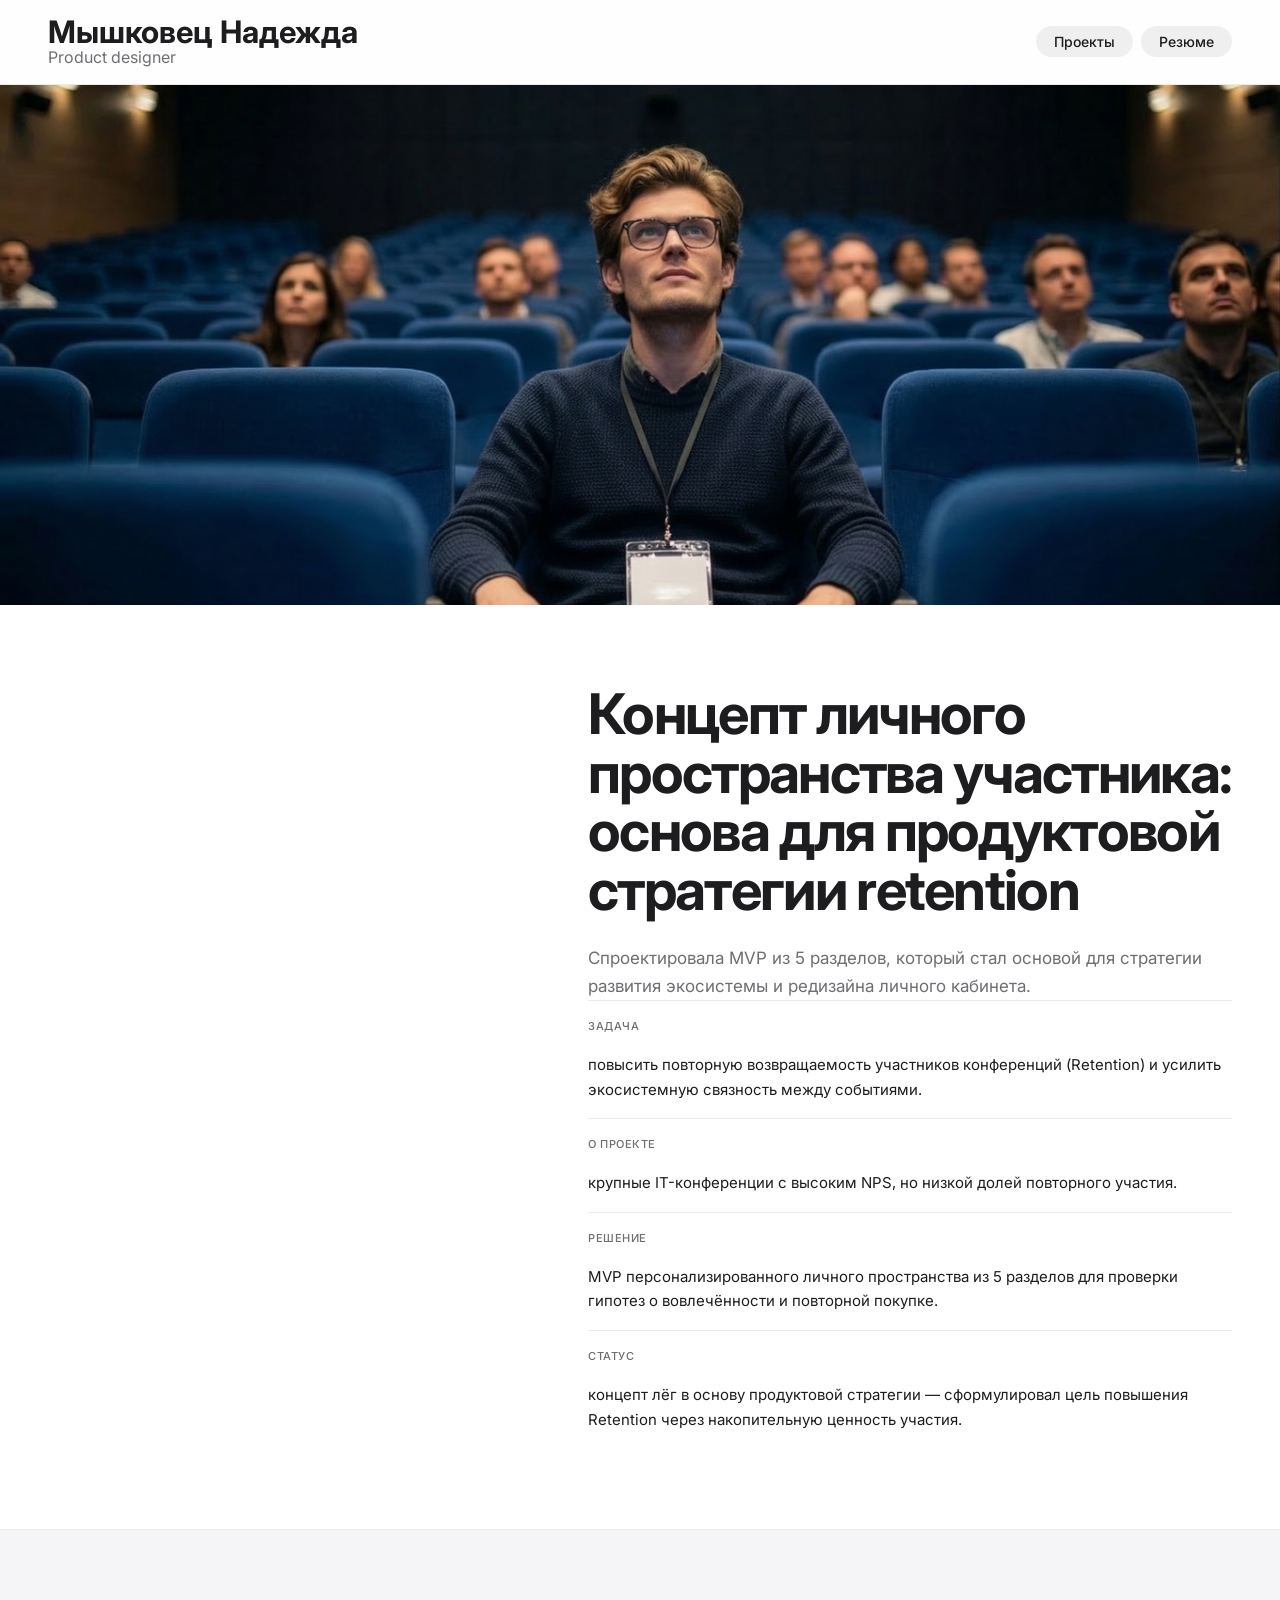
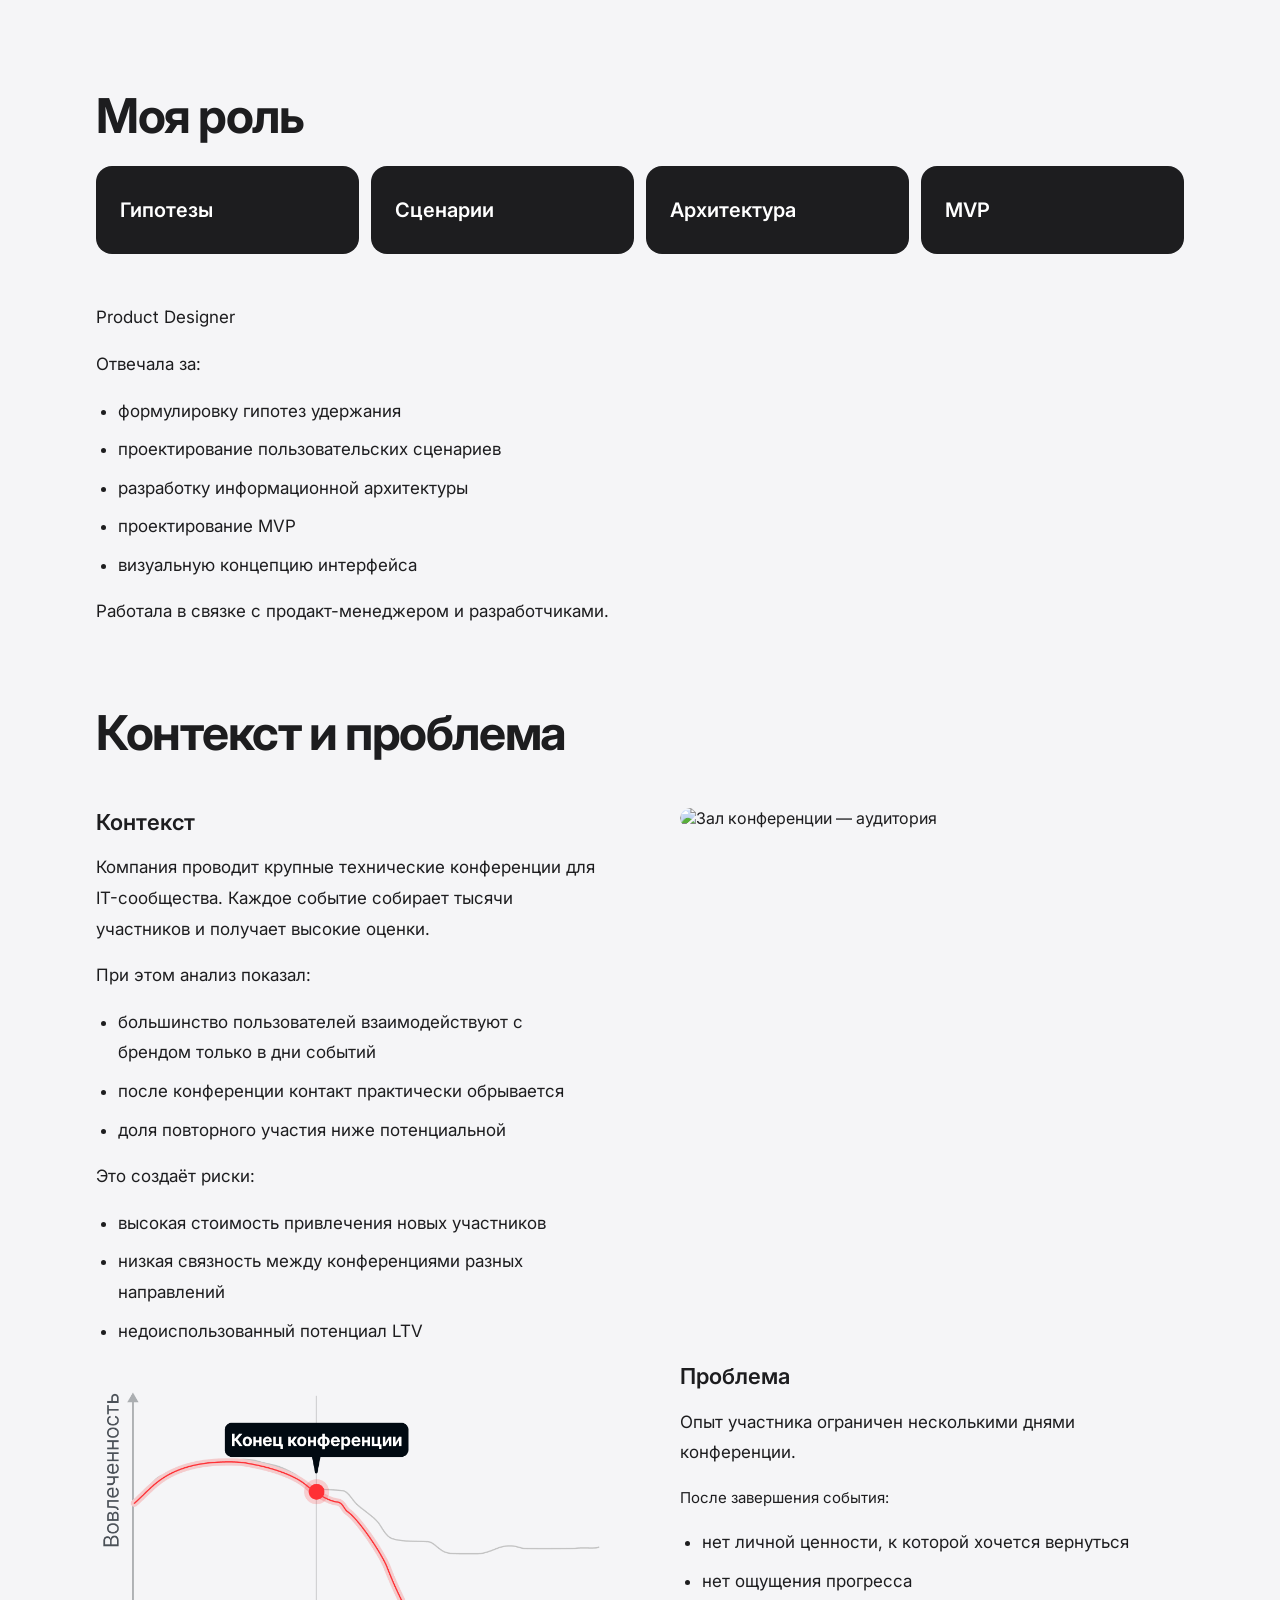
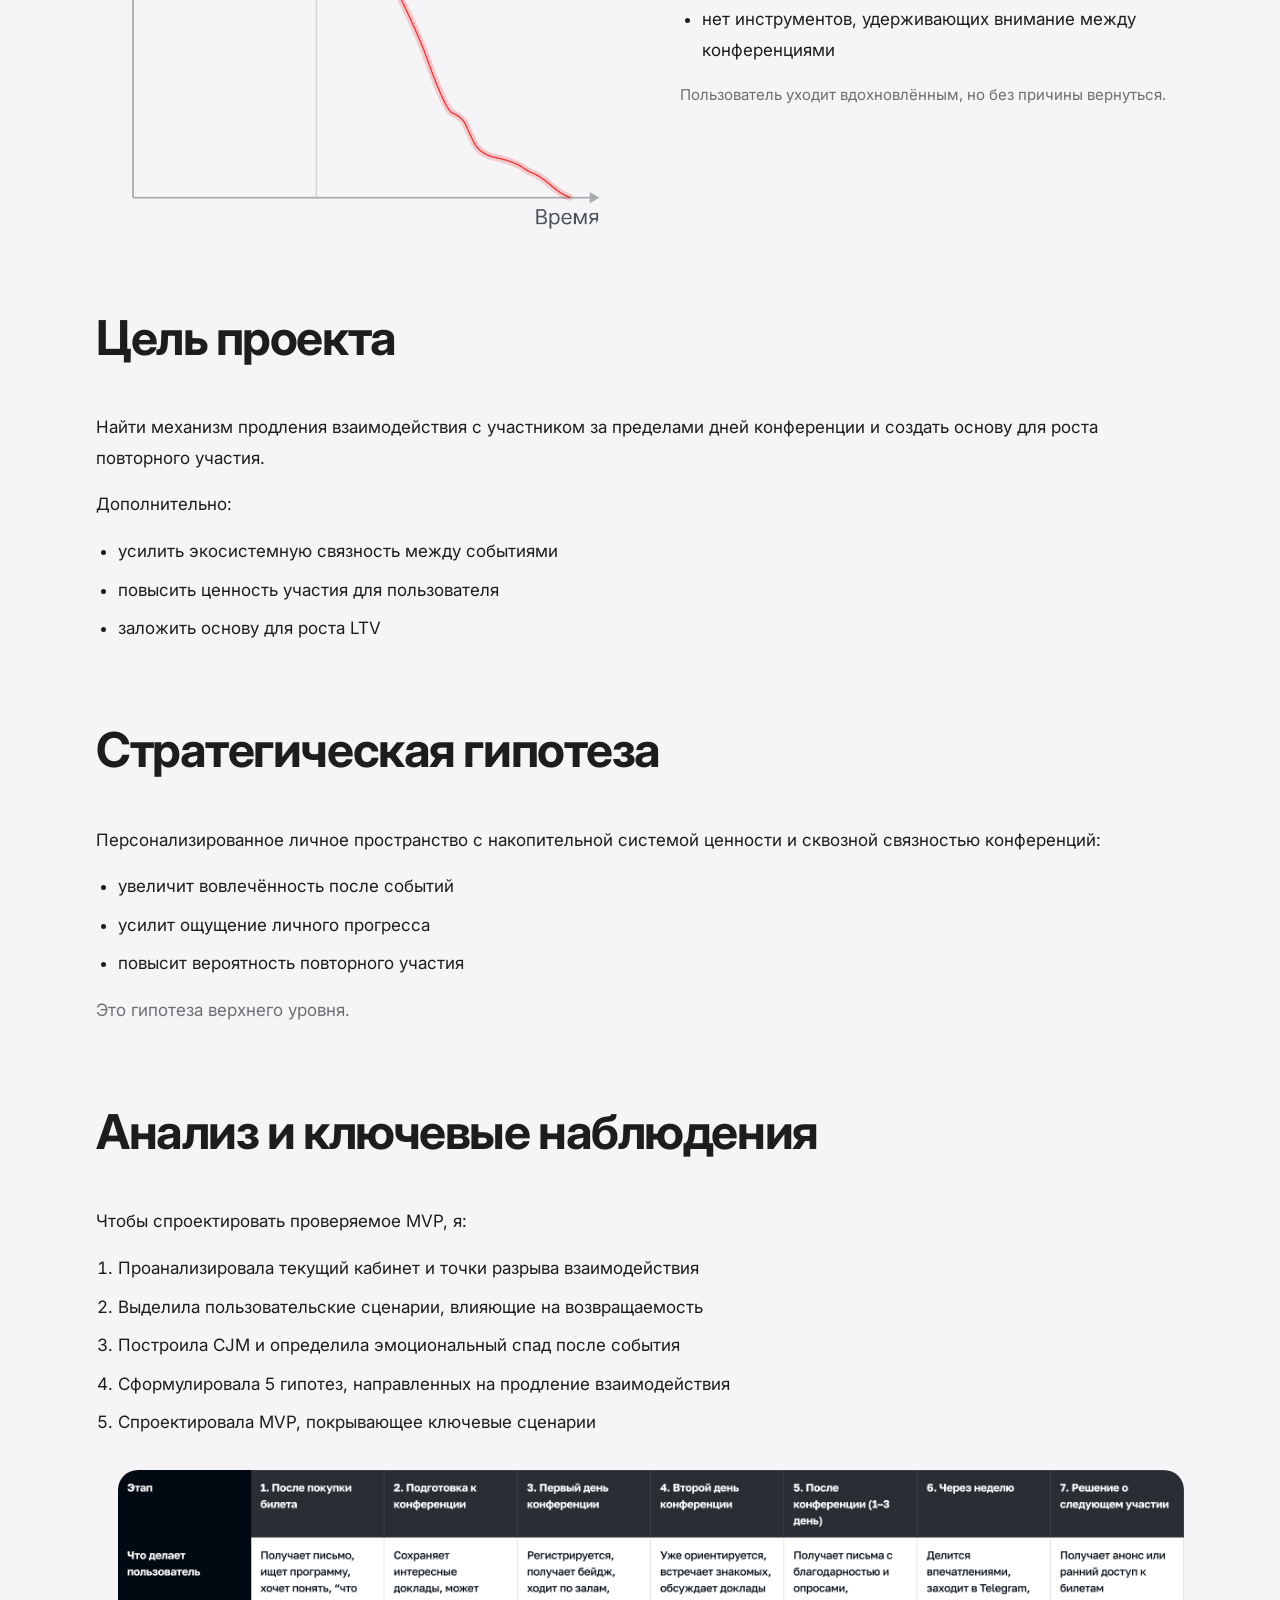
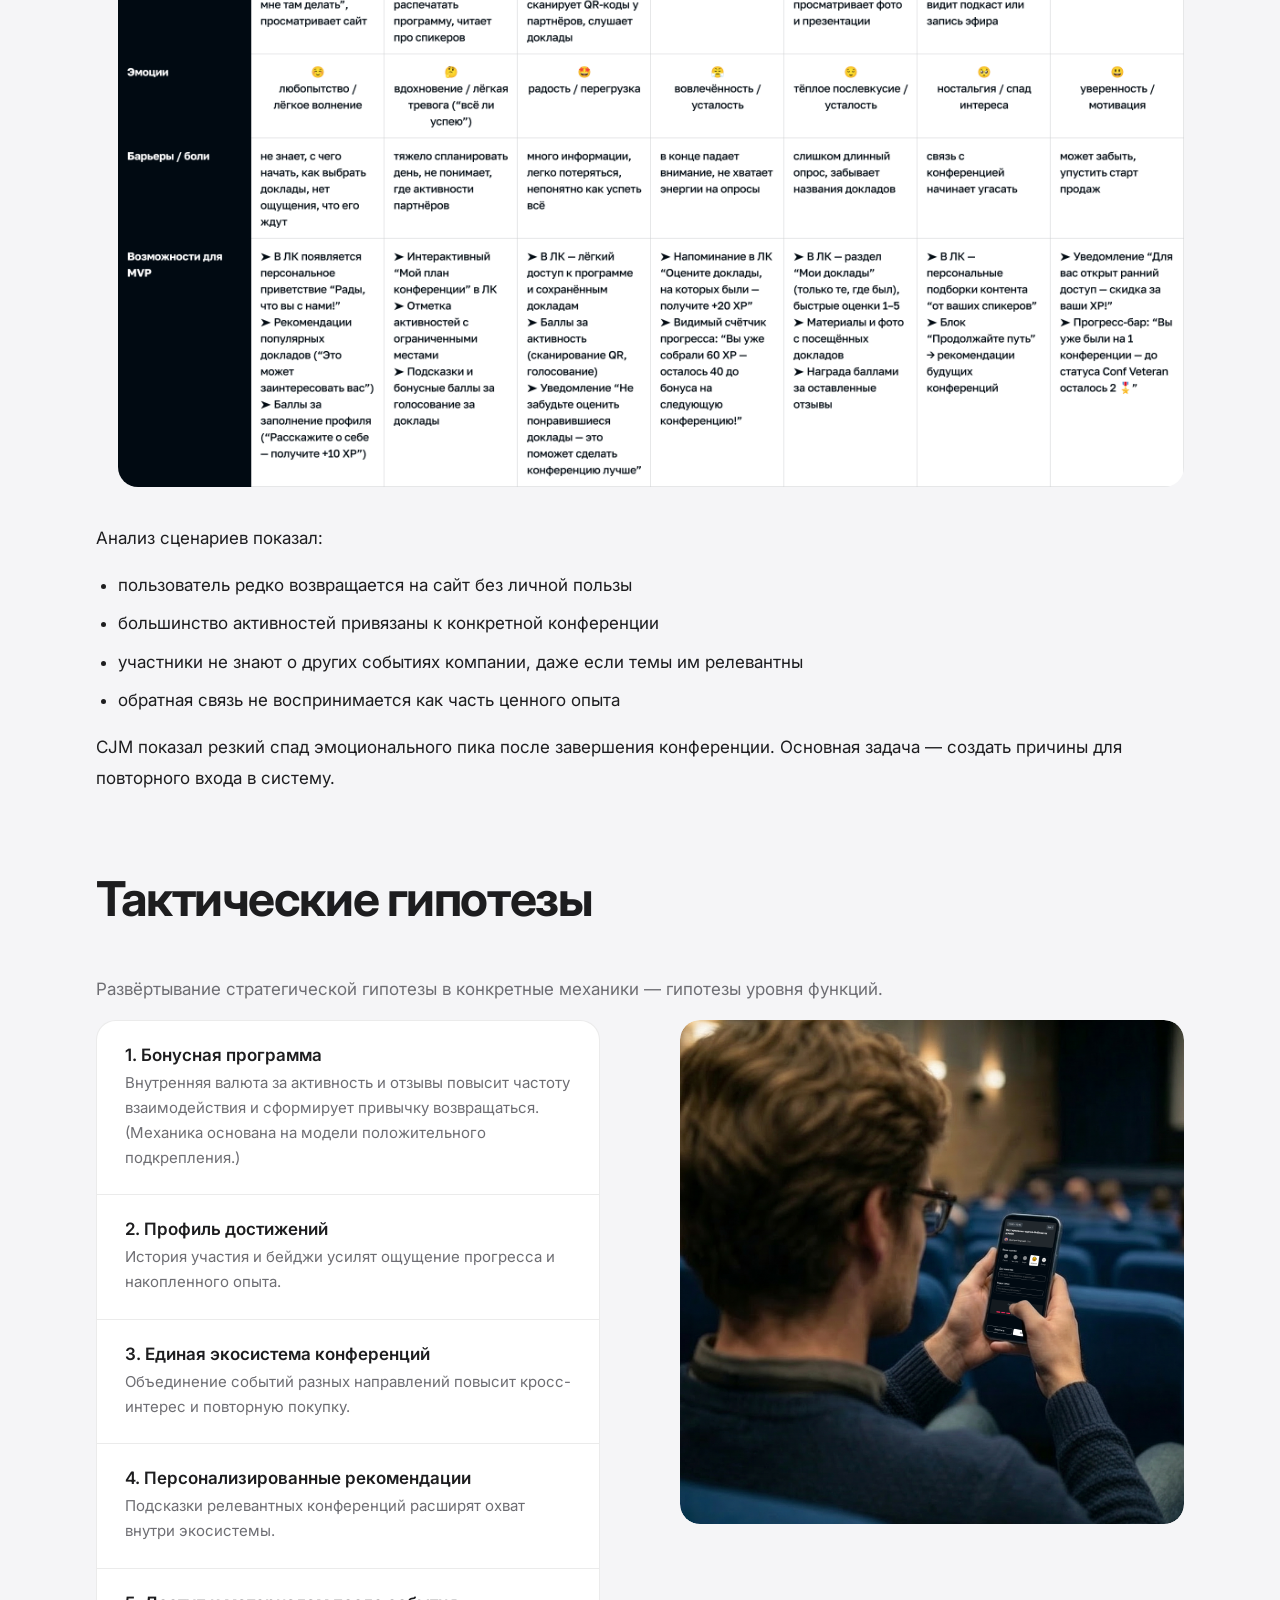
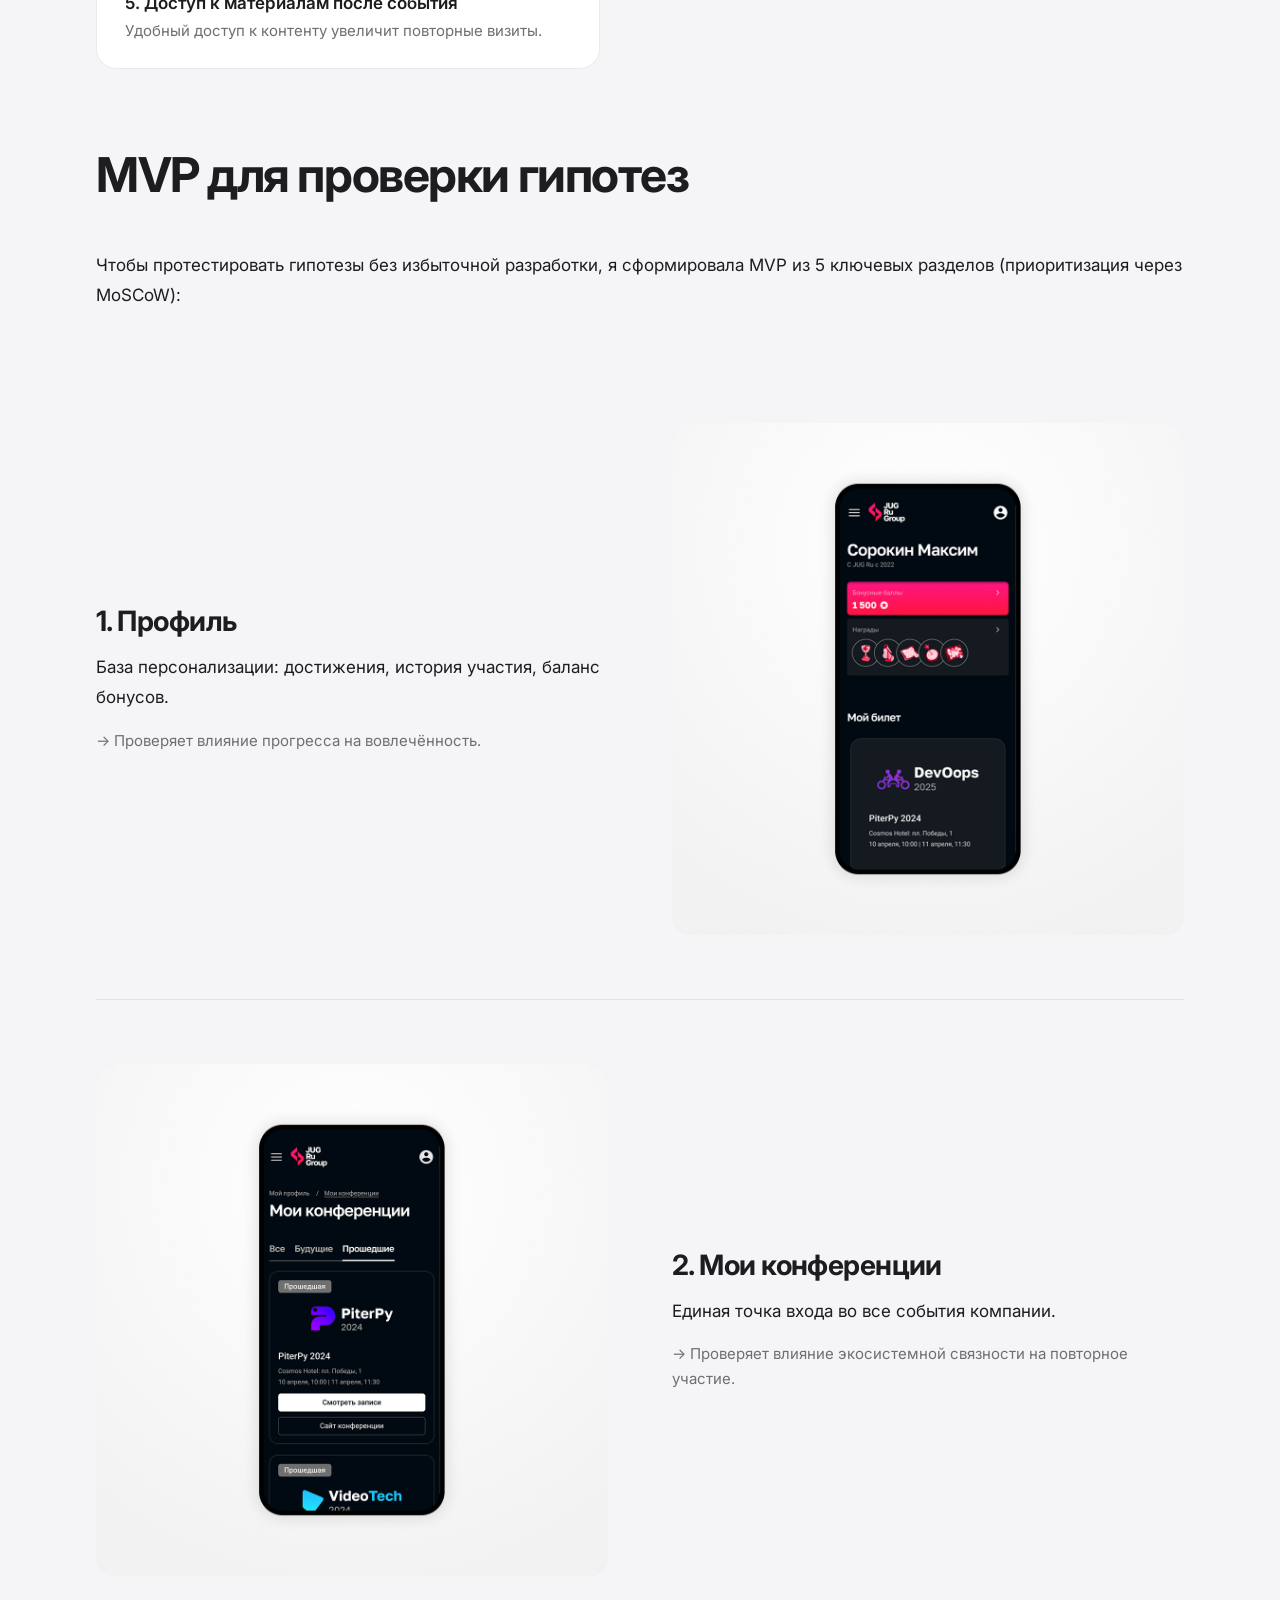
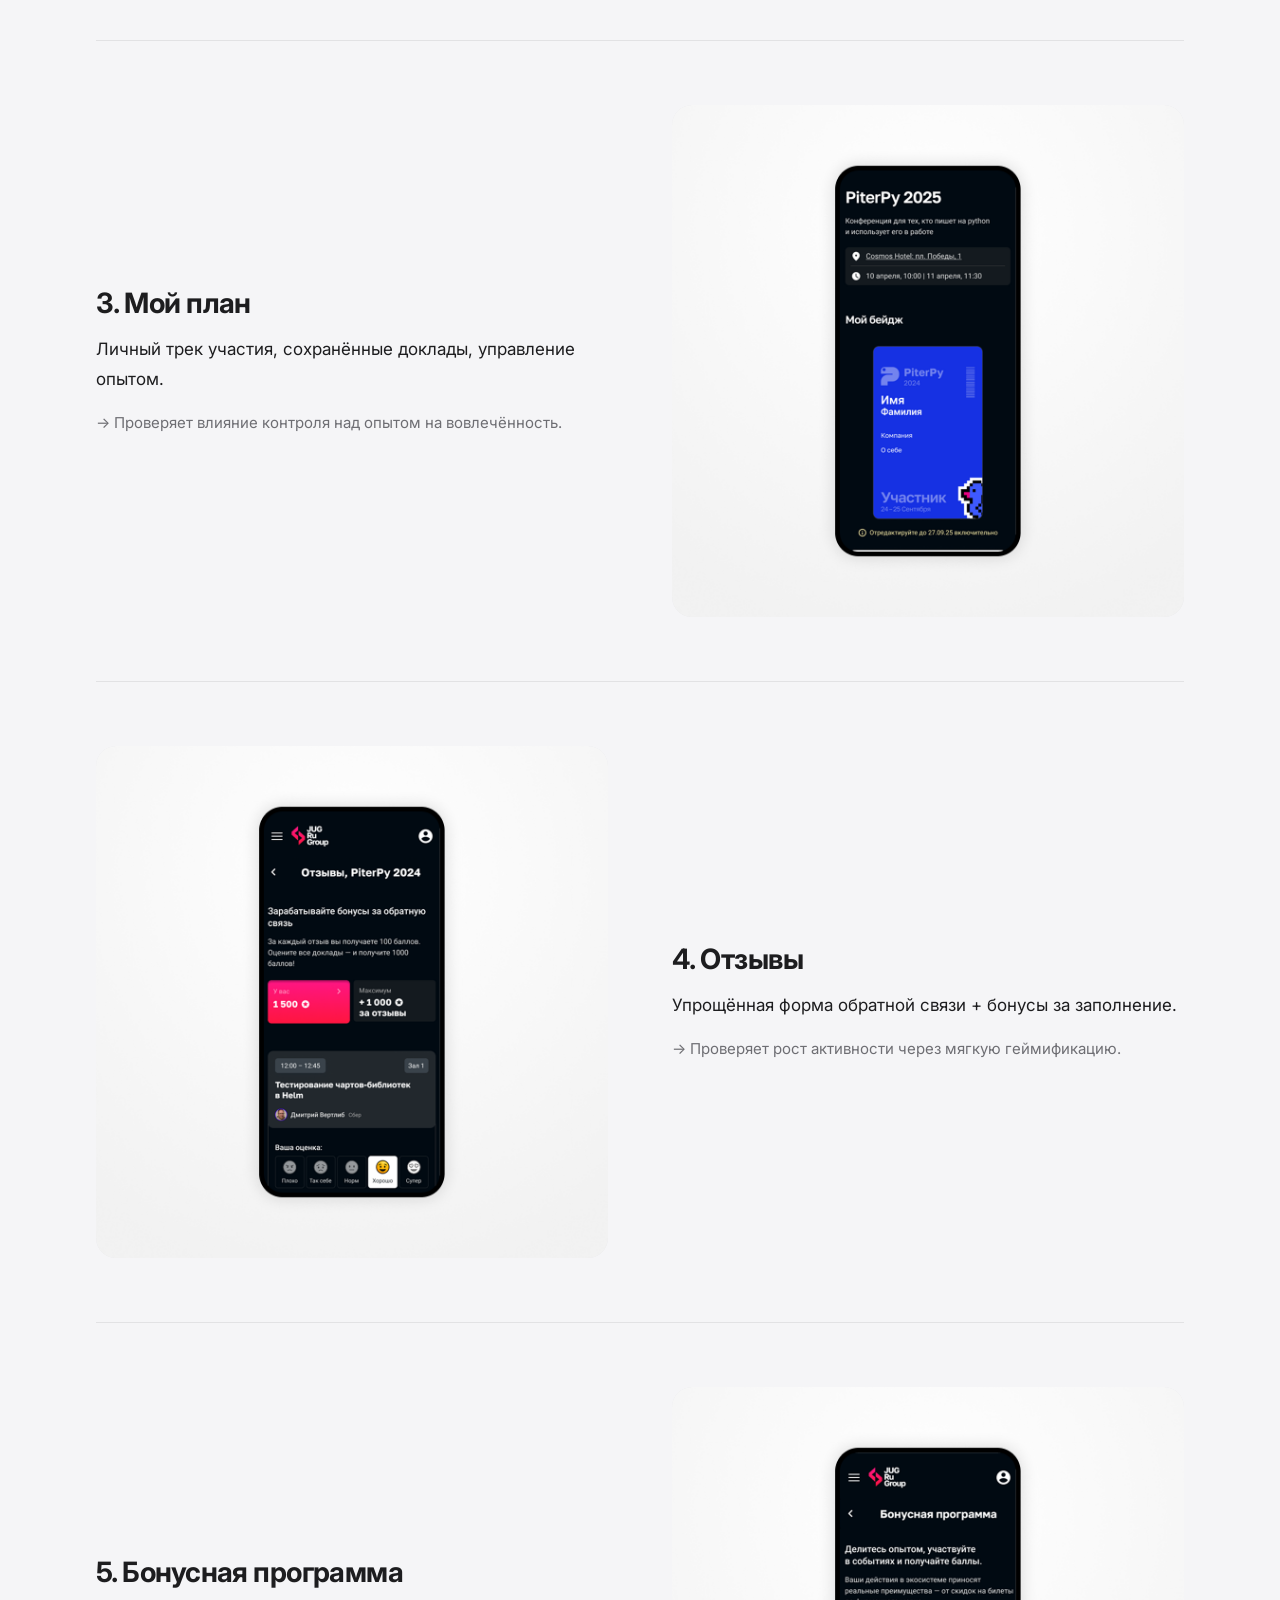
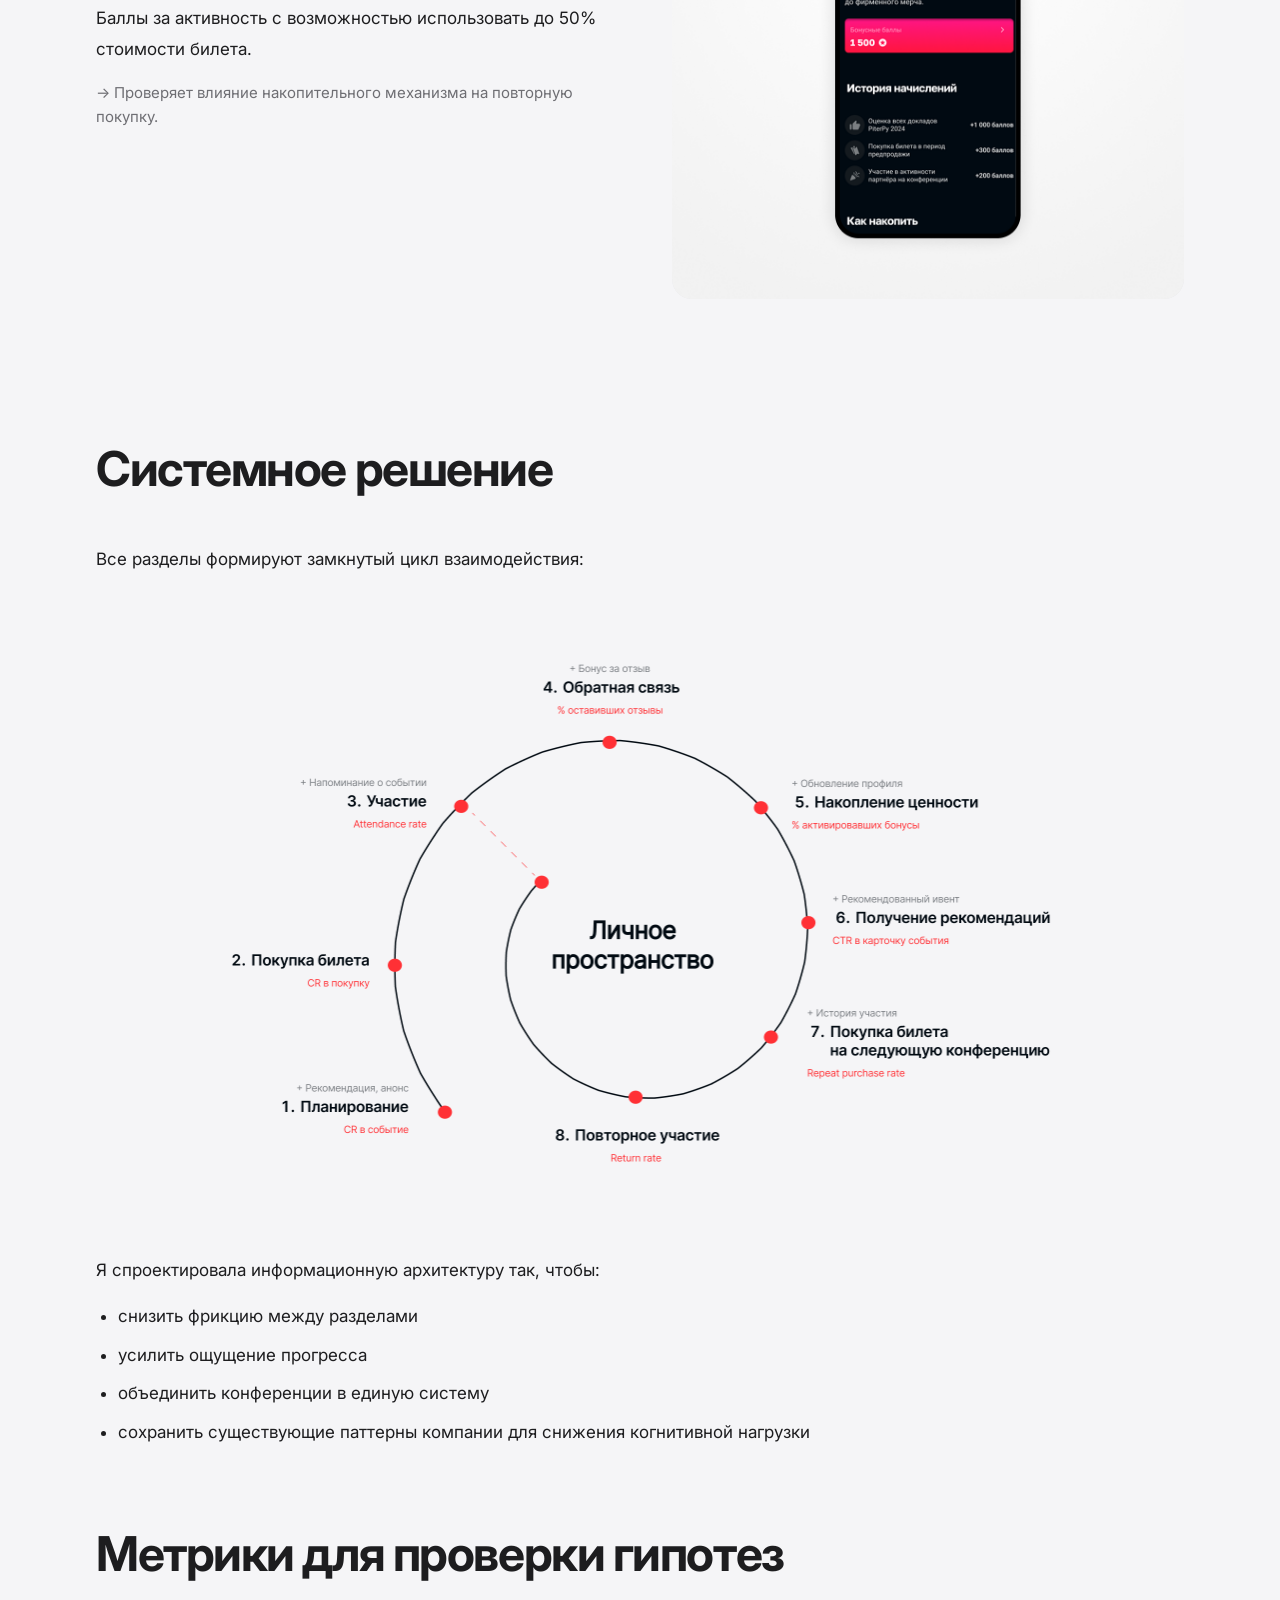
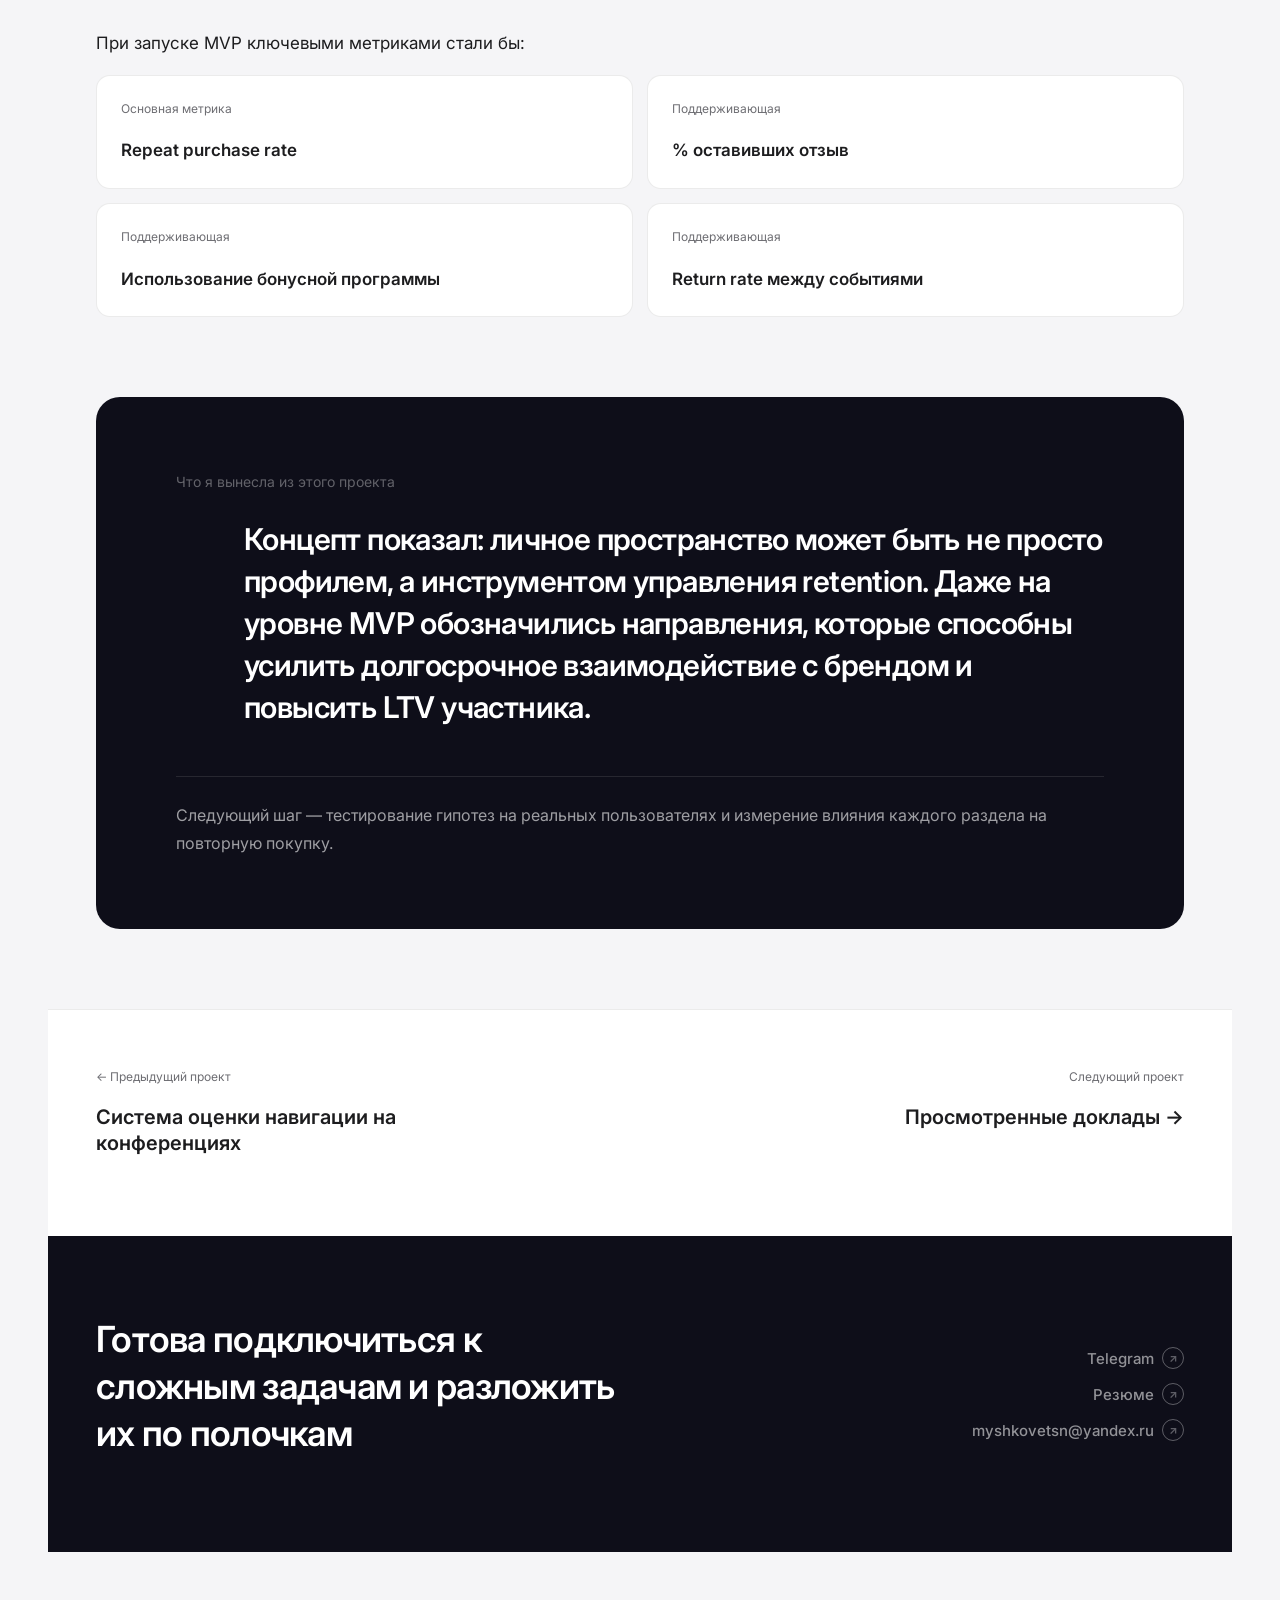
==== commit e0da918c: "fix: mobile layout, spacing system, case headers" ====
--- a/account.html
+++ b/account.html
@@ -1,728 +1,75 @@
-<!doctype html>
+<!DOCTYPE html>
 <html lang="ru">
-  <head>
-    <meta charset="UTF-8" />
-    <meta name="viewport" content="width=device-width, initial-scale=1.0" />
-    <title>Концепт личного пространства — Мышковец Надежда</title>
-    <link rel="preconnect" href="https://fonts.googleapis.com" />
-    <link rel="preconnect" href="https://fonts.gstatic.com" crossorigin />
-    <link
-      href="https://fonts.googleapis.com/css2?family=Inter:wght@400;500;600;700&display=swap"
-      rel="stylesheet"
-    />
-    <link rel="icon" type="image/png" href="images/favicon.png" />
-    <style>
-      *,
-      *::before,
-      *::after {
-        box-sizing: border-box;
-        margin: 0;
-        padding: 0;
-      }
-
-      :root {
-        --bg: #f1f1f1;
-        --dark: #0f0f0f;
-        --text: #0e0e19;
-        --muted: #7a7a7a;
-        --light: #e5e5e5;
-        --divider: rgba(0, 0, 0, 0.1);
-      }
-
-      html {
-        scroll-behavior: smooth;
-      }
-
-      body {
-        font-family: "Inter", sans-serif;
-        background: var(--bg);
-        color: var(--text);
-        -webkit-font-smoothing: antialiased;
-        overflow-x: hidden;
-      }
-
-      /* ==================== NAV ==================== */
-      #nav {
-        position: sticky;
-        top: 0;
-        z-index: 100;
-        background: #ffffff;
-        border-bottom: 1px solid var(--divider);
-        display: flex;
-        align-items: center;
-        justify-content: space-between;
-        padding: 16px 40px;
-      }
-      .nav-logo {
-        display: flex;
-        flex-direction: column;
-        text-decoration: none;
-      }
-      .nav-logo-name {
-        font-size: 31px;
-        font-weight: 700;
-        color: var(--text);
-        line-height: 1;
-      }
-      .nav-logo-role {
-        font-size: 16px;
-        font-weight: 400;
-        color: var(--muted);
-        line-height: 1.3;
-      }
-      .nav-links {
-        display: flex;
-        gap: 8px;
-        align-items: center;
-      }
-      .nav-links a {
-        display: inline-block;
-        padding: 7px 16px;
-        border-radius: 100px;
-        font-size: 14px;
-        font-weight: 500;
-        text-decoration: none;
-        background: rgba(0, 0, 0, 0.07);
-        color: var(--text);
-        transition: background 0.2s;
-      }
-      .nav-links a:hover {
-        background: rgba(0, 0, 0, 0.13);
-      }
-      .burger {
-        display: none;
-        flex-direction: column;
-        gap: 5px;
-        background: none;
-        border: none;
-        cursor: pointer;
-        padding: 8px;
-      }
-      .burger span {
-        display: block;
-        width: 24px;
-        height: 2px;
-        background: var(--text);
-        border-radius: 2px;
-      }
-
-      /* Mobile overlay */
-      .mobile-overlay {
-        display: none;
-        position: fixed;
-        inset: 0;
-        z-index: 200;
-        background: var(--text);
-        flex-direction: column;
-        justify-content: space-between;
-        padding: 32px 40px 48px;
-      }
-      .mobile-overlay.open {
-        display: flex;
-      }
-      .overlay-top {
-        display: flex;
-        justify-content: flex-end;
-      }
-      .overlay-close {
-        background: none;
-        border: none;
-        color: #fff;
-        font-size: 36px;
-        cursor: pointer;
-        line-height: 1;
-        opacity: 0.7;
-      }
-      .overlay-links {
-        display: flex;
-        flex-direction: column;
-        gap: 16px;
-      }
-      .overlay-links a {
-        font-size: 30px;
-        font-weight: 700;
-        color: #fff;
-        text-decoration: none;
-      }
-      .overlay-contacts {
-        display: flex;
-        flex-direction: column;
-        gap: 8px;
-      }
-      .overlay-contacts a {
-        font-size: 14px;
-        color: var(--muted);
-        text-decoration: none;
-      }
-
-      /* ==================== CASE HEADER ==================== */
-      .case-header-wrap {
-        border-bottom: 1px solid var(--divider);
-      }
-      .case-header {
-        max-width: 1520px;
-        margin: 0 auto;
-        padding: 56px 40px;
-        display: grid;
-        grid-template-columns: 1.3fr 1fr;
-        gap: 64px;
-      }
-      .case-h1 {
-        font-size: 52px;
-        font-weight: 700;
-        letter-spacing: -0.03em;
-        line-height: 1.1;
-        margin-bottom: 16px;
-      }
-      .case-subtitle {
-        font-size: 15px;
-        color: var(--muted);
-        line-height: 1.65;
-      }
-      .case-meta {
-        border-left: 1px solid var(--divider);
-        padding-left: 40px;
-      }
-      .meta-item {
-        padding: 14px 0;
-        border-bottom: 1px solid var(--divider);
-      }
-      .meta-item:first-child {
-        padding-top: 0;
-      }
-      .meta-item:last-child {
-        border-bottom: none;
-      }
-      .meta-label {
-        font-size: 12px;
-        color: var(--muted);
-        margin-bottom: 5px;
-      }
-      .meta-value {
-        font-size: 14px;
-        line-height: 1.65;
-      }
-
-      /* ==================== CONTENT ==================== */
-      .case-content {
-        max-width: 1520px;
-        margin: 0 auto;
-        padding: 72px 40px 80px;
-      }
-      .case-content section + section {
-        margin-top: 72px;
-      }
-
-      h2.section-title {
-        font-size: 40px;
-        font-weight: 700;
-        letter-spacing: -0.02em;
-        line-height: 1.15;
-        margin-top: 72px;
-        margin-bottom: 24px;
-      }
-      h2.section-title:first-child {
-        margin-top: 0;
-      }
-      h3.sub-title {
-        font-size: 22px;
-        font-weight: 600;
-        margin-bottom: 14px;
-        margin-top: 40px;
-      }
-
-      p {
-        font-size: 16px;
-        line-height: 1.8;
-        margin-bottom: 16px;
-      }
-      p:last-child {
-        margin-bottom: 0;
-      }
-      ul,
-      ol {
-        padding-left: 20px;
-        margin-bottom: 16px;
-      }
-      li {
-        font-size: 16px;
-        line-height: 1.8;
-        margin-bottom: 4px;
-      }
-      strong {
-        font-weight: 600;
-      }
-
-      /* ==================== ROLE BOXES ==================== */
-      .role-boxes {
-        display: grid;
-        grid-template-columns: repeat(4, 1fr);
-        gap: 12px;
-        margin: 24px 0 32px;
-      }
-      .role-box {
-        background: var(--text);
-        color: #fff;
-        padding: 32px 24px;
-        border-radius: 12px;
-        font-size: 20px;
-        font-weight: 600;
-        line-height: 1.2;
-      }
-      .role-label {
-        font-size: 14px;
-        font-weight: 600;
-        margin-bottom: 8px;
-      }
-
-      /* ==================== SPLIT ==================== */
-      .split {
-        display: grid;
-        grid-template-columns: 1fr 1fr;
-        gap: 48px;
-        align-items: center;
-        margin-top: 32px;
-        margin-bottom: 32px;
-      }
-      .split.top {
-        align-items: flex-start;
-      }
-      .split-image img {
-        width: 100%;
-        border-radius: 20px;
-        display: block;
-      }
-      .split-image.dark-bg {
-        background: #1a1a2e;
-        border-radius: 20px;
-        padding: 24px;
-      }
-      .split-image.dark-bg img {
-        border-radius: 8px;
-      }
-      figcaption {
-        font-size: 13px;
-        color: var(--muted);
-        margin-top: 8px;
-        line-height: 1.5;
-      }
-
-      /* ==================== ENGAGEMENT CHART ==================== */
-      .engagement-chart {
-        margin: 32px 0;
-        display: grid;
-        grid-template-columns: 1fr 1fr;
-        gap: 48px;
-        align-items: center;
-      }
-      .chart-wrap {
-        background: #fff;
-        border-radius: 16px;
-        padding: 32px;
-      }
-      .chart-label-y {
-        font-size: 12px;
-        color: var(--muted);
-        writing-mode: vertical-lr;
-        transform: rotate(180deg);
-        margin-right: 8px;
-      }
-      .chart-inner {
-        display: flex;
-        align-items: flex-end;
-        gap: 8px;
-      }
-      .problem-box {
-        background: var(--light);
-        border-radius: 20px;
-        padding: 32px;
-      }
-      .problem-box h3 {
-        font-size: 28px;
-        font-weight: 700;
-        margin-bottom: 16px;
-      }
-      .problem-box ul {
-        color: var(--text);
-      }
-
-      /* ==================== HYPOTHESES LIST ==================== */
-      .hypotheses {
-        display: flex;
-        flex-direction: column;
-        gap: 0;
-        margin: 24px 0;
-        border: 1px solid var(--divider);
-        border-radius: 20px;
-        overflow: hidden;
-      }
-      .hypothesis {
-        padding: 20px 24px;
-        border-bottom: 1px solid var(--divider);
-      }
-      .hypothesis:last-child {
-        border-bottom: none;
-      }
-      .hyp-num {
-        font-size: 12px;
-        color: var(--muted);
-        margin-bottom: 4px;
-      }
-      .hyp-title {
-        font-size: 16px;
-        font-weight: 600;
-        margin-bottom: 4px;
-      }
-      .hyp-desc {
-        font-size: 14px;
-        line-height: 1.65;
-        color: var(--muted);
-      }
-
-      /* ==================== MVP SECTIONS ==================== */
-      .mvp-section {
-        display: grid;
-        grid-template-columns: 1fr 1fr;
-        gap: 48px;
-        align-items: center;
-        padding: 48px 0;
-        border-bottom: 1px solid var(--divider);
-      }
-      .mvp-section:last-child {
-        border-bottom: none;
-      }
-      .mvp-section.img-left .mvp-text {
-        order: 2;
-      }
-      .mvp-section.img-left .mvp-image {
-        order: 1;
-      }
-      .mvp-image {
-        border-radius: 20px;
-        overflow: hidden;
-      }
-      .mvp-image img {
-        width: 100%;
-        display: block;
-        border-radius: 20px;
-      }
-      .mvp-num {
-        font-size: 14px;
-        color: var(--muted);
-        margin-bottom: 8px;
-      }
-      .mvp-title {
-        font-size: 28px;
-        font-weight: 700;
-        letter-spacing: -0.02em;
-        margin-bottom: 12px;
-      }
-      .mvp-desc {
-        font-size: 16px;
-        line-height: 1.8;
-        margin-bottom: 16px;
-      }
-      .mvp-hypothesis {
-        font-size: 14px;
-        color: var(--muted);
-        line-height: 1.65;
-      }
-      .mvp-hypothesis::before {
-        content: "→ ";
-      }
-
-      /* ==================== CYCLE DIAGRAM ==================== */
-      .cycle-list {
-        display: grid;
-        grid-template-columns: repeat(4, 1fr);
-        gap: 12px;
-        margin: 32px 0;
-      }
-      .cycle-item {
-        background: var(--light);
-        border-radius: 12px;
-        padding: 20px 16px;
-      }
-      .cycle-step {
-        font-size: 12px;
-        color: var(--muted);
-        margin-bottom: 6px;
-      }
-      .cycle-name {
-        font-size: 15px;
-        font-weight: 600;
-        margin-bottom: 4px;
-      }
-      .cycle-metric {
-        font-size: 12px;
-        color: var(--muted);
-      }
-
-      /* ==================== METRICS ==================== */
-      .metrics-grid {
-        display: grid;
-        grid-template-columns: repeat(2, 1fr);
-        gap: 16px;
-        margin: 24px 0;
-      }
-      .metric-item {
-        background: #fff;
-        border: 1px solid var(--divider);
-        border-radius: 12px;
-        padding: 20px 24px;
-      }
-      /* Этот стиль применится только к карточке с классом highlight */
-      .metric-item.main {
-        background: var(--dark); /* Или просто #0f0f0f, если хочешь черный */
-        color: #ffffff; /* Белый текст */
-        border: none; /* Убираем рамку, чтобы выглядело чище */
-      }
-
-      /* Чтобы серый подзаголовок внутри черной карточки тоже стал светлее */
-      .metric-item.highlight .metric-kind {
-        color: rgba(255, 255, 255, 0.6);
-      }
-      .metric-kind {
-        font-size: 12px;
-        color: var(--muted);
-        margin-bottom: 6px;
-      }
-      .metric-val {
-        font-size: 16px;
-        font-weight: 600;
-      }
-
-      /* ==================== CASE NAV ==================== */
-      .case-nav-wrap {
-        border-top: 1px solid var(--divider);
-      }
-      .case-nav {
-        max-width: 1520px;
-        margin: 0 auto;
-        padding: 48px 40px 80px;
-        display: flex;
-        justify-content: space-between;
-        align-items: flex-start;
-        gap: 32px;
-      }
-      .case-nav-link {
-        text-decoration: none;
-        color: var(--text);
-        max-width: 320px;
-      }
-      .case-nav-link.next {
-        text-align: right;
-      }
-      .case-nav-direction {
-        font-size: 12px;
-        color: var(--muted);
-        margin-bottom: 6px;
-      }
-      .case-nav-title {
-        font-size: 18px;
-        font-weight: 600;
-        line-height: 1.3;
-      }
-      .case-nav-link:hover .case-nav-title {
-        text-decoration: underline;
-      }
-
-      /* ==================== FOOTER ==================== */
-      footer {
-        background: var(--dark);
-        color: #fff;
-        padding: 64px 40px;
-        display: grid;
-        grid-template-columns: 1fr 1fr;
-        gap: 40px;
-        align-items: end;
-      }
-      .footer-cta {
-        font-size: 26px;
-        font-weight: 600;
-        line-height: 1.35;
-        letter-spacing: -0.02em;
-      }
-      .footer-links {
-        display: flex;
-        flex-direction: column;
-        align-items: flex-end;
-        gap: 10px;
-      }
-      .footer-links a {
-        color: #fff;
-        text-decoration: none;
-        font-size: 15px;
-        opacity: 0.9;
-        transition: opacity 0.2s;
-      }
-      .footer-links a:hover {
-        opacity: 0.5;
-      }
-
-      /* ==================== FADE-UP ==================== */
-      .fade-up {
-        opacity: 0;
-        transform: translateY(24px);
-        transition:
-          opacity 0.65s ease,
-          transform 0.65s ease;
-      }
-      .fade-up.visible {
-        opacity: 1;
-        transform: translateY(0);
-      }
-
-      /* ==================== MOBILE ==================== */
-      @media (max-width: 800px) {
-        html,
-        body { overflow-x: hidden; width: 100%; }
-        #nav { padding: 12px 20px; width: 100%; }
-        .burger { display: flex;}
-
-        .case-header { grid-template-columns: 1fr; padding: 40px 16px; width: 100%; }
-        .case-h1 { font-size: 32px;}
-        .case-meta {
-          border-left: none;
-          padding-left: 0;
-          border-top: 1px solid var(--border);
-        }
-
-        .case-content {
-          padding: 40px 16px;
-          width: 100%;
-        }
-        h2.section-title {
-          font-size: 28px;
-        }
-
-        .role-boxes {
-          grid-template-columns: 1fr;
-          width: 100%;
-        }
-        .engagement-chart,
-        .mvp-section,
-        .metrics-grid {
-          grid-template-columns: 1fr;
-          width: 100%;
-        }
-
-        .mvp-section.img-left .mvp-text {
-          order: 2;
-        }
-        .mvp-section.img-left .mvp-image {
-          order: 1;
-        }
-        .mvp-image {
-          min-height: 240px;
-          width: 100%;
-        }
-
-        .cycle-list {
-          grid-template-columns: 1fr;
-          width: 100%;
-        }
-
-        .case-nav {
-          padding: 40px 16px;
-          flex-direction: column;
-        }
-        footer {
-          grid-template-columns: 1fr;
-          padding: 40px 16px;
-        }
-      }
-    </style>
-  </head>
-  <body>
-    <!-- NAV -->
-    <nav id="nav">
-      <a href="index.html" class="nav-logo">
-        <span class="nav-logo-name">Мышковец Надежда</span>
-        <span class="nav-logo-role">Product designer</span>
-      </a>
-      <div class="nav-links">
-        <a href="index.html#projects">Проекты</a>
-        <a
-          href="https://disk.yandex.ru/i/yGqZMtid8uBw-g"
-          target="_blank"
-          rel="noopener"
-          >Резюме</a
-        >
-      </div>
-      <button class="burger" id="burger" aria-label="Меню">
-        <span></span><span></span>
-      </button>
-    </nav>
-
-    <!-- MOBILE OVERLAY -->
-    <div class="mobile-overlay" id="mobileOverlay">
-      <div class="overlay-top">
-        <button class="overlay-close" id="overlayClose">×</button>
-      </div>
-      <div class="overlay-links">
-        <a href="index.html#projects">Проекты</a>
-        <a
-          href="https://disk.yandex.ru/i/yGqZMtid8uBw-g"
-          target="_blank"
-          rel="noopener"
-          >Резюме</a
-        >
-      </div>
-      <div class="overlay-contacts">
-        <a href="https://t.me/NadyaMyshk" target="_blank" rel="noopener"
-          >Telegram</a
-        >
-        <a href="mailto:myshkovetsn&#64;yandex.ru">myshkovetsn&#64;yandex.ru</a>
+<head>
+  <meta charset="UTF-8">
+  <meta name="viewport" content="width=device-width, initial-scale=1.0">
+  <title>Концепт личного пространства — Мышковец Надежда</title>
+  <link rel="preconnect" href="https://fonts.googleapis.com">
+  <link rel="preconnect" href="https://fonts.gstatic.com" crossorigin>
+  <link href="https://fonts.googleapis.com/css2?family=Inter:wght@400;500;600;700&display=swap" rel="stylesheet">
+  <link rel="icon" type="image/png" href="images/favicon.png">
+  <link rel="stylesheet" href="case-shared.css">
+</head>
+<body>
+
+<nav id="nav">
+  <a href="index.html" class="nav-logo">
+    <span class="nav-logo-name">Мышковец Надежда</span>
+    <span class="nav-logo-role">Product designer</span>
+  </a>
+  <div class="nav-links">
+    <a href="index.html#projects">Проекты</a>
+    <a href="https://disk.yandex.ru/d/tPOqESseJCzjCw" target="_blank" rel="noopener">Резюме</a>
+  </div>
+  <button class="burger" id="burger" aria-label="Меню"><span></span><span></span></button>
+</nav>
+
+<div class="mobile-overlay" id="mobileOverlay">
+  <div class="overlay-top"><button class="overlay-close" id="overlayClose">×</button></div>
+  <div class="overlay-links">
+    <a href="index.html#projects">Проекты</a>
+    <a href="https://disk.yandex.ru/d/tPOqESseJCzjCw" target="_blank" rel="noopener">Резюме</a>
+  </div>
+  <div class="overlay-contacts">
+    <a href="https://t.me/NadyaMyshk" target="_blank" rel="noopener">Telegram</a>
+    <a href="mailto:myshkovetsn&#64;yandex.ru">myshkovetsn&#64;yandex.ru</a>
+  </div>
+</div>
+
+<div class="case-cover">
+  <img src="images/account-summary.png" alt="Концепт личного пространства участника">
+</div>
+
+<div class="case-header-wrap">
+  <header class="case-header">
+    <div class="case-header-left"></div>
+    <div class="case-header-right">
+      <h1 class="case-h1">Концепт личного пространства участника: основа для продуктовой стратегии retention</h1>
+      <p class="case-subtitle">Спроектировала MVP из 5 разделов, который стал основой для стратегии развития экосистемы и редизайна личного кабинета.</p>
+      <div class="case-meta">
+        <div class="meta-item">
+          <p class="meta-label">Задача</p>
+          <p class="meta-value">повысить повторную возвращаемость участников конференций (Retention) и усилить экосистемную связность между событиями.</p>
+        </div>
+        <div class="meta-item">
+          <p class="meta-label">О проекте</p>
+          <p class="meta-value">крупные IT-конференции с высоким NPS, но низкой долей повторного участия.</p>
+        </div>
+        <div class="meta-item">
+          <p class="meta-label">Решение</p>
+          <p class="meta-value">MVP персонализированного личного пространства из 5 разделов для проверки гипотез о вовлечённости и повторной покупке.</p>
+        </div>
+        <div class="meta-item">
+          <p class="meta-label">Статус</p>
+          <p class="meta-value">концепт лёг в основу продуктовой стратегии — сформулировал цель повышения Retention через накопительную ценность участия.</p>
+        </div>
       </div>
     </div>
-
-    <!-- CASE HEADER -->
-    <div class="case-header-wrap">
-      <header class="case-header">
-        <div>
-          <h1 class="case-h1">Концепт личного пространства участника</h1>
-          <p class="case-subtitle">
-            Спроектировала MVP из 5 разделов, который стал основой для стратегии
-            развития экосистемы и редизайна личного кабинета.
-          </p>
-        </div>
-        <div class="case-meta">
-          <div class="meta-item">
-            <p class="meta-label">Задача</p>
-            <p class="meta-value">
-              повысить повторную возвращаемость участников конференций
-              (Retention) и усилить экосистемную связность между событиями.
-            </p>
-          </div>
-          <div class="meta-item">
-            <p class="meta-label">О проекте</p>
-            <p class="meta-value">
-              крупные IT-конференции с высоким NPS, но низкой долей повторного
-              участия.
-            </p>
-          </div>
-          <div class="meta-item">
-            <p class="meta-label">Решение</p>
-            <p class="meta-value">
-              спроектировала MVP персонализированного личного пространства из 5
-              разделов для проверки гипотез о вовлечённости и повторной покупке.
-            </p>
-          </div>
-          <div class="meta-item">
-            <p class="meta-label">Статус</p>
-            <p class="meta-value">
-              концепт представлен руководству и product-команде: закрыл вопрос
-              «зачем редизайн личного кабинета» и стал основой для формулировки
-              продуктовой цели — повышение Retention через накопительную
-              ценность участия.
-            </p>
-          </div>
-        </div>
-      </header>
-    </div>
-
-    <!-- CONTENT -->
+  </header>
+</div>
+
+<main class="case-content">
+  <!-- CONTENT -->
     <main class="case-content">
       <!-- Моя роль -->
       <section>
@@ -753,7 +100,7 @@
 
         <div class="split fade-up">
           <div>
-            <h3 class="sub-title" style="margin-top: 0">Контекст</h3>
+            <h3 class="sub-title fade-up" style="margin-top: 0">Контекст</h3>
             <p>
               Компания проводит крупные технические конференции для
               IT-сообщества. Каждое событие собирает тысячи участников и
@@ -784,14 +131,13 @@
         </div>
 
         <!-- Проблема + график -->
-        <div class="engagement-chart fade-up">
+        <div class="split fade-up">
+          <figure class="split-image">
           <img
-            src="images/account-chart.png"
-            alt="График"
-            style="width: 100%; border-radius: 20px; display: block"
-          />
+            src="images/account-chart.png" alt="График" />
+            </figure>
           <div class="problem-box">
-            <h3>Проблема</h3>
+            <h3 class="sub-title fade-up">Проблема</h3>
             <p style="margin-bottom: 16px">
               Опыт участника ограничен несколькими днями конференции.
             </p>
@@ -1069,7 +415,6 @@
           </li>
         </ul>
       </section>
-
       <!-- Метрики -->
       <section>
         <h2 class="section-title fade-up">Метрики для проверки гипотез</h2>
@@ -1094,90 +439,56 @@
         </div>
       </section>
 
-      <!-- Выводы -->
-      <section>
-        <h2 class="section-title fade-up">Выводы</h2>
-        <p class="fade-up">
-          Концепт показал: личное пространство может быть не просто профилем, а
-          <strong>инструментом управления retention</strong>. Даже на уровне MVP
-          обозначились направления, которые способны усилить долгосрочное
-          взаимодействие с брендом и повысить LTV участника.
-        </p>
-        <p class="fade-up">
-          Следующий шаг — тестирование гипотез на реальных пользователях и
-          измерение влияния каждого раздела на повторную покупку.
-        </p>
-        <img
-          src="images/account-summary.png"
-          alt="Участник в зале"
-          style="width: 100%; border-radius: 20px"
-        />
-      </section>
-    </main>
-
-    <!-- CASE NAVIGATION -->
-    <div class="case-nav-wrap">
-      <nav class="case-nav">
-        <a class="case-nav-link" href="navigation.html">
-          <p class="case-nav-direction">← Предыдущий проект</p>
-          <p class="case-nav-title">Система оценки навигации на конференциях</p>
-        </a>
-        <a class="case-nav-link next" href="rating.html">
-          <p class="case-nav-direction">Следующий проект</p>
-          <p class="case-nav-title">Просмотренные доклады →</p>
-        </a>
-      </nav>
+  <section class="fade-up">
+    <div class="takeaway-section">
+      <p class="takeaway-label">Что я вынесла из этого проекта</p>
+      <div class="takeaway-body">
+        <div class="takeaway-icon">
+          <!-- <img src="images/icon-quote.svg" alt=""> -->
+        </div>
+        <p class="takeaway-text">Концепт показал: личное пространство может быть не просто профилем, а инструментом управления retention. Даже на уровне MVP обозначились направления, которые способны усилить долгосрочное взаимодействие с брендом и повысить LTV участника.</p>
+      </div>
+      <p class="takeaway-sub">Следующий шаг — тестирование гипотез на реальных пользователях и измерение влияния каждого раздела на повторную покупку.</p>
     </div>
-
-    <!-- FOOTER -->
-    <footer>
-      <p class="footer-cta">
-        Готова подключиться к сложным задачам и разложить их по полочкам
-      </p>
-      <div class="footer-links">
-        <a href="https://t.me/NadyaMyshk" target="_blank" rel="noopener"
-          >Telegram ↗</a
-        >
-        <a
-          href="https://disk.yandex.ru/i/yGqZMtid8uBw-g"
-          target="_blank"
-          rel="noopener"
-          >Резюме ↗</a
-        >
-        <a href="mailto:myshkovetsn&#64;yandex.ru"
-          >myshkovetsn&#64;yandex.ru ↗</a
-        >
-      </div>
-    </footer>
-
-    <script>
-      const burger = document.getElementById("burger");
-      const overlay = document.getElementById("mobileOverlay");
-      const overlayClose = document.getElementById("overlayClose");
-      burger.addEventListener("click", () => overlay.classList.add("open"));
-      overlayClose.addEventListener("click", () =>
-        overlay.classList.remove("open"),
-      );
-
-      const observer = new IntersectionObserver(
-        (entries) => {
-          entries.forEach((e) => {
-            if (e.isIntersecting) {
-              e.target.classList.add("visible");
-              observer.unobserve(e.target);
-            }
-          });
-        },
-        { threshold: 0, rootMargin: "-40px 0px" },
-      );
-      document
-        .querySelectorAll(".fade-up")
-        .forEach((el) => observer.observe(el));
-      setTimeout(() => {
-        document
-          .querySelectorAll(".fade-up")
-          .forEach((el) => el.classList.add("visible"));
-      }, 1500);
-    </script>
-  </body>
+  </section>
+
+</main>
+
+<div class="case-nav-wrap">
+  <nav class="case-nav">
+    <a class="case-nav-link" href="navigation.html">
+      <p class="case-nav-direction">← Предыдущий проект</p>
+      <p class="case-nav-title">Система оценки навигации на конференциях</p>
+    </a>
+    <a class="case-nav-link next" href="rating.html">
+      <p class="case-nav-direction">Следующий проект</p>
+      <p class="case-nav-title">Просмотренные доклады →</p>
+    </a>
+  </nav>
+</div>
+
+<footer>
+  <p class="footer-cta">Готова подключиться к сложным задачам и разложить их по полочкам</p>
+  <div class="footer-links">
+    <a href="https://t.me/NadyaMyshk" target="_blank" rel="noopener">Telegram <span class="arr">↗</span></a>
+    <a href="https://disk.yandex.ru/d/tPOqESseJCzjCw" target="_blank" rel="noopener">Резюме <span class="arr">↗</span></a>
+    <a href="mailto:myshkovetsn&#64;yandex.ru">myshkovetsn&#64;yandex.ru <span class="arr">↗</span></a>
+  </div>
+</footer>
+
+<script>
+  const burger = document.getElementById('burger');
+  const overlay = document.getElementById('mobileOverlay');
+  const overlayClose = document.getElementById('overlayClose');
+  burger.addEventListener('click', () => overlay.classList.add('open'));
+  overlayClose.addEventListener('click', () => overlay.classList.remove('open'));
+
+  const io = new IntersectionObserver(
+    ee => ee.forEach(e => { if (e.isIntersecting) { e.target.classList.add('visible'); io.unobserve(e.target); } }),
+    { threshold: 0, rootMargin: '-40px 0px' }
+  );
+  document.querySelectorAll('.fade-up').forEach(el => io.observe(el));
+  setTimeout(() => document.querySelectorAll('.fade-up').forEach(el => el.classList.add('visible')), 1500);
+</script>
+</body>
 </html>
--- a/case-shared.css
+++ b/case-shared.css
@@ -0,0 +1,379 @@
+/*
+  case-shared.css
+  Общие стили для navigation.html, account.html, rating.html
+  Apple-style: воздух, крупная типографика, чистые белые секции
+*/
+
+*,
+*::before,
+*::after {
+  box-sizing: border-box;
+  margin: 0;
+  padding: 0;
+}
+
+:root {
+  --bg:      #f5f5f7;
+  --white:   #ffffff;
+  --dark:    #0e0e19;
+  --text:    #1d1d1f;
+  --muted:   #6e6e73;
+  --light:   #e8e8ed;
+  --divider: rgba(0, 0, 0, 0.08);
+  --border:  rgba(0, 0, 0, 0.08);
+  --accent:  #1d1d1f;
+  --radius:  20px;
+  --max-w:   1520px;
+
+  --space-xs:  8px;
+  --space-s:   16px;
+  --space-m:   24px;
+  --space-l:   48px;
+  --space-xl:  80px;
+  --space-2xl: 120px;
+}
+
+html { scroll-behavior: smooth; }
+body {
+  font-family: "Inter", sans-serif;
+  background: var(--bg);
+  color: var(--text);
+  -webkit-font-smoothing: antialiased;
+  overflow-x: hidden;
+}
+
+/* NAV */
+#nav {
+  position: sticky;
+  top: 0;
+  z-index: 100;
+  background: rgba(255, 255, 255, 0.85);
+  backdrop-filter: saturate(180%) blur(20px);
+  -webkit-backdrop-filter: saturate(180%) blur(20px);
+  border-bottom: 1px solid var(--divider);
+  display: flex;
+  align-items: center;
+  justify-content: space-between;
+  padding: 16px 48px;
+}
+.nav-logo { display: flex; flex-direction: column; text-decoration: none; }
+.nav-logo-name { font-size: 31px; font-weight: 700; color: var(--text); line-height: 1; }
+.nav-logo-role { font-size: 16px; color: var(--muted); line-height: 1.3; }
+.nav-links { display: flex; gap: 8px; }
+.nav-links a {
+  display: inline-block;
+  padding: 7px 18px;
+  border-radius: 100px;
+  font-size: 14px;
+  font-weight: 500;
+  text-decoration: none;
+  background: rgba(0, 0, 0, 0.06);
+  color: var(--text);
+  transition: background 0.2s;
+}
+.nav-links a:hover { background: rgba(0, 0, 0, 0.11); }
+.burger { display: none; flex-direction: column; gap: 5px; background: none; border: none; cursor: pointer; padding: 4px; }
+.burger span { display: block; width: 24px; height: 2px; background: var(--text); border-radius: 2px; }
+
+/* MOBILE OVERLAY */
+.mobile-overlay {
+  display: none;
+  position: fixed;
+  inset: 0;
+  z-index: 200;
+  background: var(--dark);
+  flex-direction: column;
+  justify-content: space-between;
+  padding: 32px 40px 48px;
+}
+.mobile-overlay.open { display: flex; }
+.overlay-top { display: flex; justify-content: flex-end; }
+.overlay-close { background: none; border: none; color: #fff; font-size: 36px; cursor: pointer; line-height: 1; opacity: 0.7; }
+.overlay-links { display: flex; flex-direction: column; gap: 16px; }
+.overlay-links a { font-size: 30px; font-weight: 700; color: #fff; text-decoration: none; }
+.overlay-contacts { display: flex; flex-direction: column; gap: 8px; }
+.overlay-contacts a { font-size: 14px; color: var(--muted); text-decoration: none; }
+
+/* HERO COVER */
+.case-cover { width: 100%; height: 520px; overflow: hidden; background: var(--light); }
+.case-cover img { width: 100%; height: 100%; object-fit: cover; object-position: center; display: block; }
+
+/* CASE HEADER */
+.case-header-wrap { background: var(--white); border-bottom: 1px solid var(--divider); }
+.case-header {
+  max-width: var(--max-w);
+  margin: 0 auto;
+  padding: 80px 48px;
+  display: grid;
+  grid-template-columns: 1fr 1.4fr;
+  gap: 80px;
+  align-items: start;
+}
+.case-header--left { grid-template-columns: 1.4fr 1fr; }
+.case-header--left .case-header-right { display: none; }
+
+/* ТИПОГРАФИКА — clamp для плавного масштабирования */
+.case-h1 {
+  font-size: clamp(32px, 5vw, 56px);
+  font-weight: 700;
+  letter-spacing: -0.03em;
+  line-height: 1.05;
+  margin-bottom: var(--space-m);
+}
+.case-subtitle {
+  font-size: 17px;
+  color: var(--muted);
+  line-height: 1.65;
+  margin-bottom: 0;
+}
+.case-meta { border-top: 1px solid var(--divider); }
+.meta-item { padding: 16px 0; border-bottom: 1px solid var(--divider); }
+.meta-item:last-child { border-bottom: none; }
+.meta-label { font-size: 11px; font-weight: 500; letter-spacing: 0.05em; text-transform: uppercase; color: var(--muted); margin-bottom: 6px; }
+.meta-value { font-size: 15px; line-height: 1.65; color: var(--text); }
+
+h2.section-title {
+  font-size: clamp(28px, 4vw, 48px);
+  font-weight: 700;
+  letter-spacing: -0.03em;
+  line-height: 1.1;
+  margin-bottom: var(--space-m);
+}
+h3.sub-title {
+  font-size: clamp(18px, 2.5vw, 22px);
+  font-weight: 600;
+  line-height: 1.3;
+  margin-top: var(--space-l);
+  margin-bottom: var(--space-s);
+}
+h3.sub-title:first-child { margin-top: 0; }
+
+h2.section-title + .split,
+h2.section-title + .brief-grid,
+h2.section-title + p,
+h2.section-title + figure,
+h2.section-title + .full-media,
+h2.section-title + .criteria-wrapper { margin-top: var(--space-l); }
+
+p { font-size: 17px; line-height: 1.8; margin-bottom: var(--space-s); }
+p:last-child { margin-bottom: 0; }
+p + p { margin-top: var(--space-s); }
+ul, ol { padding-left: 22px; margin-top: var(--space-s); margin-bottom: var(--space-s); }
+li { font-size: 17px; line-height: 1.8; margin-bottom: var(--space-xs); }
+li:last-child { margin-bottom: 0; }
+strong { font-weight: 600; }
+
+/* STATS */
+.stats-row { display: flex; gap: 0; margin-top: var(--space-l); margin-bottom: 0; }
+.stat-item { flex: 1; position: relative; }
+.stat-value {
+  font-size: clamp(2.5rem, 4vw, 3.5rem);
+  font-weight: 700;
+  letter-spacing: -0.03em;
+  line-height: 1;
+  color: var(--text);
+  margin-bottom: var(--space-xs);
+}
+.stat-label { font-size: 14px; color: var(--muted); line-height: 1.4; }
+
+/* CONTENT */
+.case-content { max-width: var(--max-w); margin: 0 auto; padding: var(--space-xl) 48px; }
+.case-content section { margin-top: var(--space-xl); }
+.case-content section:first-child { margin-top: 0; }
+.section-white { background: var(--white); margin-left: -48px; margin-right: -48px; padding: 80px 48px; }
+.context-block { max-width: 560px; margin-bottom: var(--space-l); }
+.context-block p { font-size: 17px; color: var(--muted); line-height: 1.75; }
+
+/* SPLIT */
+.split { display: grid; grid-template-columns: 1fr 1fr; gap: var(--space-xl); align-items: start; }
+.split-image { overflow: hidden; border-radius: var(--radius); }
+.split-image img { width: 100%; display: block; border-radius: var(--radius); }
+figcaption { font-size: 13px; color: var(--muted); margin-top: 10px; line-height: 1.5; }
+.brief-grid { display: grid; grid-template-columns: 1fr 2fr; gap: var(--space-xl); align-items: start; }
+
+/* FULL MEDIA */
+.full-media { border-radius: var(--radius); overflow: hidden; background: var(--light); }
+.full-media img, .full-media video { width: 100%; display: block; }
+.full-media video { background: #000; }
+
+/* HIGHLIGHT */
+.highlight { font-style: normal; font-weight: 500; border-left: 3px solid var(--accent); padding-left: 20px; margin: var(--space-l) 0; color: var(--text); }
+
+/* RESEARCH PHOTO */
+.research-photo { margin: 0; overflow: visible; width: 100%; }
+.research-photo img { width: 100%; aspect-ratio: 3 / 4; object-fit: cover; object-position: center; border-radius: var(--radius); display: block; }
+.research-photo figcaption { font-size: 14px; font-style: normal; font-weight: 400; color: var(--muted); margin-top: var(--space-xs); line-height: 1.5; text-align: center; width: 100%; display: block; }
+
+/* TAKEAWAY */
+.takeaway-section { background: var(--dark); border-radius: 24px; padding: 72px 80px; color: #fff; }
+.takeaway-label { font-size: 14px; font-weight: 400; color: rgba(255, 255, 255, 0.35); margin-bottom: var(--space-m); }
+.takeaway-body { display: flex; gap: 28px; align-items: flex-start; }
+.takeaway-icon { width: 40px; flex-shrink: 0; margin-top: 4px; opacity: 0.4; }
+.takeaway-icon img { width: 100%; display: block; }
+.takeaway-text { font-size: clamp(20px, 3vw, 30px); font-weight: 600; letter-spacing: -0.02em; line-height: 1.4; color: #fff; }
+.takeaway-sub { margin-top: var(--space-l); padding-top: var(--space-m); border-top: 1px solid rgba(255, 255, 255, 0.1); font-size: 16px; line-height: 1.75; color: rgba(255, 255, 255, 0.6); }
+
+/* SCENARIO DIAGRAM */
+.scenario-diagram { margin-bottom: var(--space-xl); }
+
+/* CRITERIA TABLE */
+.criteria-wrapper { overflow-x: auto; margin: var(--space-l) 0; }
+.criteria-table { width: 100%; border-collapse: collapse; font-size: 14px; line-height: 1.5; }
+.criteria-table th { padding: 12px 16px; text-align: left; font-weight: 500; font-size: 13px; color: var(--muted); border-bottom: 1px solid var(--divider); }
+.criteria-table td { padding: 14px 16px; vertical-align: top; border-bottom: 1px solid var(--divider); color: var(--text); }
+.criteria-table .row-label { font-size: 11px; font-weight: 500; color: var(--muted); text-transform: uppercase; letter-spacing: 0.04em; vertical-align: middle; border-right: 1px solid var(--divider); writing-mode: vertical-lr; text-align: center; width: 32px; padding: 16px 8px; }
+.score-0  { color: #c0392b; background: #fff5f5; }
+.score-05 { color: #92660a; background: #fffbf0; }
+.score-1  { color: #1a6b3c; background: #f0faf4; }
+
+/* RESULT CARDS */
+.result-grid { display: grid; grid-template-columns: 1fr 1fr; gap: 16px; }
+.result-card { display: flex; align-items: center; gap: 20px; background: var(--white); border: 1px solid var(--divider); border-radius: var(--radius); padding: 28px; }
+.result-icon-box { width: 64px; height: 64px; flex-shrink: 0; background: #f0edff; border-radius: 14px; display: flex; align-items: center; justify-content: center; }
+.result-icon-box img { width: 48px; height: 48px; object-fit: contain; }
+.result-text { font-size: 16px; line-height: 1.55; margin: 0; }
+
+/* PROCESS STEPS */
+.process-steps { display: grid; grid-template-columns: repeat(3, 1fr); background: var(--white); border-radius: var(--radius); overflow: hidden; border: 1px solid var(--divider); }
+.process-step { padding: 36px 32px 48px; border-right: 1px solid var(--divider); position: relative; }
+.process-step:last-child { border-right: none; }
+.step-accent { font-size: 17px; font-weight: 600; color: var(--accent); line-height: 1.3; margin-bottom: 6px; }
+.step-desc { font-size: 15px; line-height: 1.55; color: var(--muted); }
+.step-bar { height: 3px; background: var(--accent); border-radius: 2px; margin-top: 28px; }
+.step-num { font-size: 13px; color: var(--muted); margin-top: 8px; }
+
+/* ROLE BOXES */
+.role-boxes { display: grid; grid-template-columns: repeat(4, 1fr); gap: 12px; margin: var(--space-m) 0 var(--space-l); }
+.role-box { background: var(--text); color: #fff; padding: 32px 24px; border-radius: 16px; font-size: 20px; font-weight: 600; line-height: 1.2; }
+
+/* HYPOTHESES */
+.hypotheses { border: 1px solid var(--divider); border-radius: var(--radius); overflow: hidden; background: var(--white); }
+.hypothesis { padding: 24px 28px; border-bottom: 1px solid var(--divider); }
+.hypothesis:last-child { border-bottom: none; }
+.hyp-num { font-size: 12px; color: var(--muted); margin-bottom: 4px; }
+.hyp-title { font-size: 17px; font-weight: 600; margin-bottom: 6px; }
+.hyp-desc { font-size: 15px; line-height: 1.65; color: var(--muted); }
+
+/* CAPABILITIES */
+.capabilities { display: flex; gap: 10px; flex-wrap: wrap; margin: 16px 0; }
+.capability-tag { padding: 8px 18px; border-radius: 100px; background: var(--text); color: #fff; font-size: 14px; font-weight: 500; }
+
+/* MVP SECTIONS */
+.mvp-section { display: grid; grid-template-columns: 1fr 1fr; gap: 64px; align-items: center; padding: 64px 0; border-bottom: 1px solid var(--divider); }
+.mvp-section:last-child { border-bottom: none; }
+.mvp-section.img-left .mvp-text { order: 2; }
+.mvp-section.img-left .mvp-image { order: 1; }
+.mvp-image { border-radius: var(--radius); overflow: hidden; background: var(--light); }
+.mvp-image img { width: 100%; display: block; }
+.mvp-num { font-size: 13px; color: var(--muted); margin-bottom: 10px; }
+.mvp-title { font-size: 28px; font-weight: 700; letter-spacing: -0.02em; margin-bottom: 14px; }
+.mvp-desc { font-size: 17px; line-height: 1.8; margin-bottom: 12px; }
+.mvp-hypothesis { font-size: 15px; color: var(--muted); line-height: 1.65; }
+.mvp-hypothesis::before { content: "→ "; }
+
+/* CYCLE / METRICS / PROTO */
+.cycle-list { display: grid; grid-template-columns: repeat(4, 1fr); gap: 12px; margin: 28px 0; }
+.cycle-item { background: var(--white); border: 1px solid var(--divider); border-radius: 14px; padding: 20px 18px; }
+.cycle-step { font-size: 11px; color: var(--muted); margin-bottom: 6px; }
+.cycle-name { font-size: 15px; font-weight: 600; margin-bottom: 4px; }
+.cycle-metric { font-size: 13px; color: var(--muted); }
+.metrics-grid { display: grid; grid-template-columns: repeat(2, 1fr); gap: 14px; }
+.metric-item { background: var(--white); border: 1px solid var(--divider); border-radius: 14px; padding: 22px 24px; }
+.metric-kind { font-size: 12px; color: var(--muted); margin-bottom: 6px; }
+.metric-val { font-size: 17px; font-weight: 600; }
+.proto-grid { display: grid; grid-template-columns: 1fr 1fr; gap: 20px; }
+.proto-wrap { border-radius: var(--radius); overflow: hidden; background: var(--light); }
+.proto-wrap img { width: 100%; display: block; }
+
+/* CASE NAV */
+.case-nav-wrap { border-top: 1px solid var(--divider); background: var(--white); }
+.case-nav { max-width: var(--max-w); margin: 0 auto; padding: 56px 48px 80px; display: flex; justify-content: space-between; align-items: flex-start; gap: 32px; }
+.case-nav-link { text-decoration: none; color: var(--text); max-width: 360px; }
+.case-nav-link.next { text-align: right; }
+.case-nav-direction { font-size: 12px; color: var(--muted); margin-bottom: 8px; }
+.case-nav-title { font-size: 20px; font-weight: 600; line-height: 1.3; }
+.case-nav-link:hover .case-nav-title { text-decoration: underline; }
+
+/* FOOTER */
+footer { background: var(--dark); color: #fff; padding: 80px 48px; display: grid; grid-template-columns: 1fr auto; gap: 40px; align-items: center; }
+.footer-cta { font-size: clamp(24px, 3.5vw, 36px); font-weight: 600; letter-spacing: -0.02em; line-height: 1.3; max-width: 520px; }
+.footer-links { display: flex; flex-direction: column; align-items: flex-end; gap: 14px; }
+.footer-links a { color: rgba(255, 255, 255, 0.55); text-decoration: none; font-size: 15px; font-weight: 500; display: flex; align-items: center; gap: 8px; transition: color 0.2s; }
+.footer-links a:hover { color: #fff; }
+.arr { display: inline-flex; align-items: center; justify-content: center; width: 22px; height: 22px; border: 1.5px solid currentColor; border-radius: 50%; font-size: 11px; font-weight: 700; opacity: 0.6; flex-shrink: 0; }
+.footer-links a:hover .arr { opacity: 1; }
+
+/* FADE-UP */
+.fade-up { opacity: 0; transform: translateY(32px); transition: opacity 0.75s ease, transform 0.75s ease; }
+.fade-up.visible { opacity: 1; transform: none; }
+
+
+/* ══════════════════════════════════════════
+   MOBILE — один блок, без вложений
+   ══════════════════════════════════════════ */
+@media (max-width: 800px) {
+  html, body { width: 100%; overflow-x: hidden; }
+
+  /* Nav */
+  #nav { padding: 12px 20px; }
+  .nav-links { display: none; }
+  .burger { display: flex; }
+  .nav-logo-name { font-size: 22px; }
+  .nav-logo-role { font-size: 14px; }
+
+  /* Hero */
+  .case-cover { height: 260px; }
+
+  /* Header */
+  .case-header { grid-template-columns: 1fr; padding: 40px 20px; gap: 24px; }
+  .case-header-left { display: none; }
+  .case-header--left { grid-template-columns: 1fr; }
+  .case-header--left .case-header-left { display: block; width: 100%; }
+  .case-header--left .case-header-right { display: none; }
+
+  /* Content */
+  .case-content { padding: 48px 20px 64px; overflow-x: hidden; }
+  .case-content * { max-width: 100%; word-break: break-word; }
+  .case-content section { margin-top: 64px; }
+  .section-white { margin-left: -20px; margin-right: -20px; padding: 48px 20px; }
+
+  /* Stats — два в ряд */
+  .stats-row { flex-wrap: wrap; gap: 28px 0; margin-top: 32px; }
+  .stat-item { flex: 0 0 50%; padding-right: 0; border-bottom: none; }
+  .stat-item:not(:last-child)::after { display: none; }
+  .stat-value { font-size: clamp(2rem, 10vw, 3rem); }
+
+  /* Split */
+  .split { grid-template-columns: 1fr; gap: 32px; }
+  .split .split-image { order: 2; }
+  .split > div:not(.split-image) { order: 1; }
+  .brief-grid { grid-template-columns: 1fr; gap: 24px; }
+  .research-photo img { aspect-ratio: 4 / 3; }
+
+  /* Takeaway */
+  .takeaway-section { padding: 40px 24px; border-radius: 16px; }
+  .takeaway-body { gap: 16px; }
+  .takeaway-text { font-size: clamp(18px, 5vw, 22px); }
+  .takeaway-sub { font-size: 15px; margin-top: 24px; padding-top: 20px; }
+
+  /* Grids */
+  .result-grid { grid-template-columns: 1fr; }
+  .result-card { flex-direction: column; padding: 20px; }
+  .proto-grid { grid-template-columns: 1fr; }
+  .process-steps { grid-template-columns: 1fr; }
+  .process-step { border-right: none; border-bottom: 1px solid var(--divider); }
+  .process-step:last-child { border-bottom: none; }
+  .role-boxes { grid-template-columns: repeat(2, 1fr); }
+  .role-box { font-size: 16px; padding: 24px 16px; }
+  .cycle-list { grid-template-columns: repeat(2, 1fr); }
+  .metrics-grid { grid-template-columns: 1fr; }
+  .mvp-section { grid-template-columns: 1fr; gap: 28px; padding: 40px 0; }
+  .mvp-section.img-left .mvp-text { order: 2; }
+  .mvp-section.img-left .mvp-image { order: 1; }
+
+  /* Nav / Footer */
+  .case-nav { padding: 40px 20px 60px; flex-direction: column; }
+  .case-nav-link.next { text-align: left; }
+  footer { grid-template-columns: 1fr; padding: 56px 20px; }
+  .footer-links { align-items: flex-start; }
+}
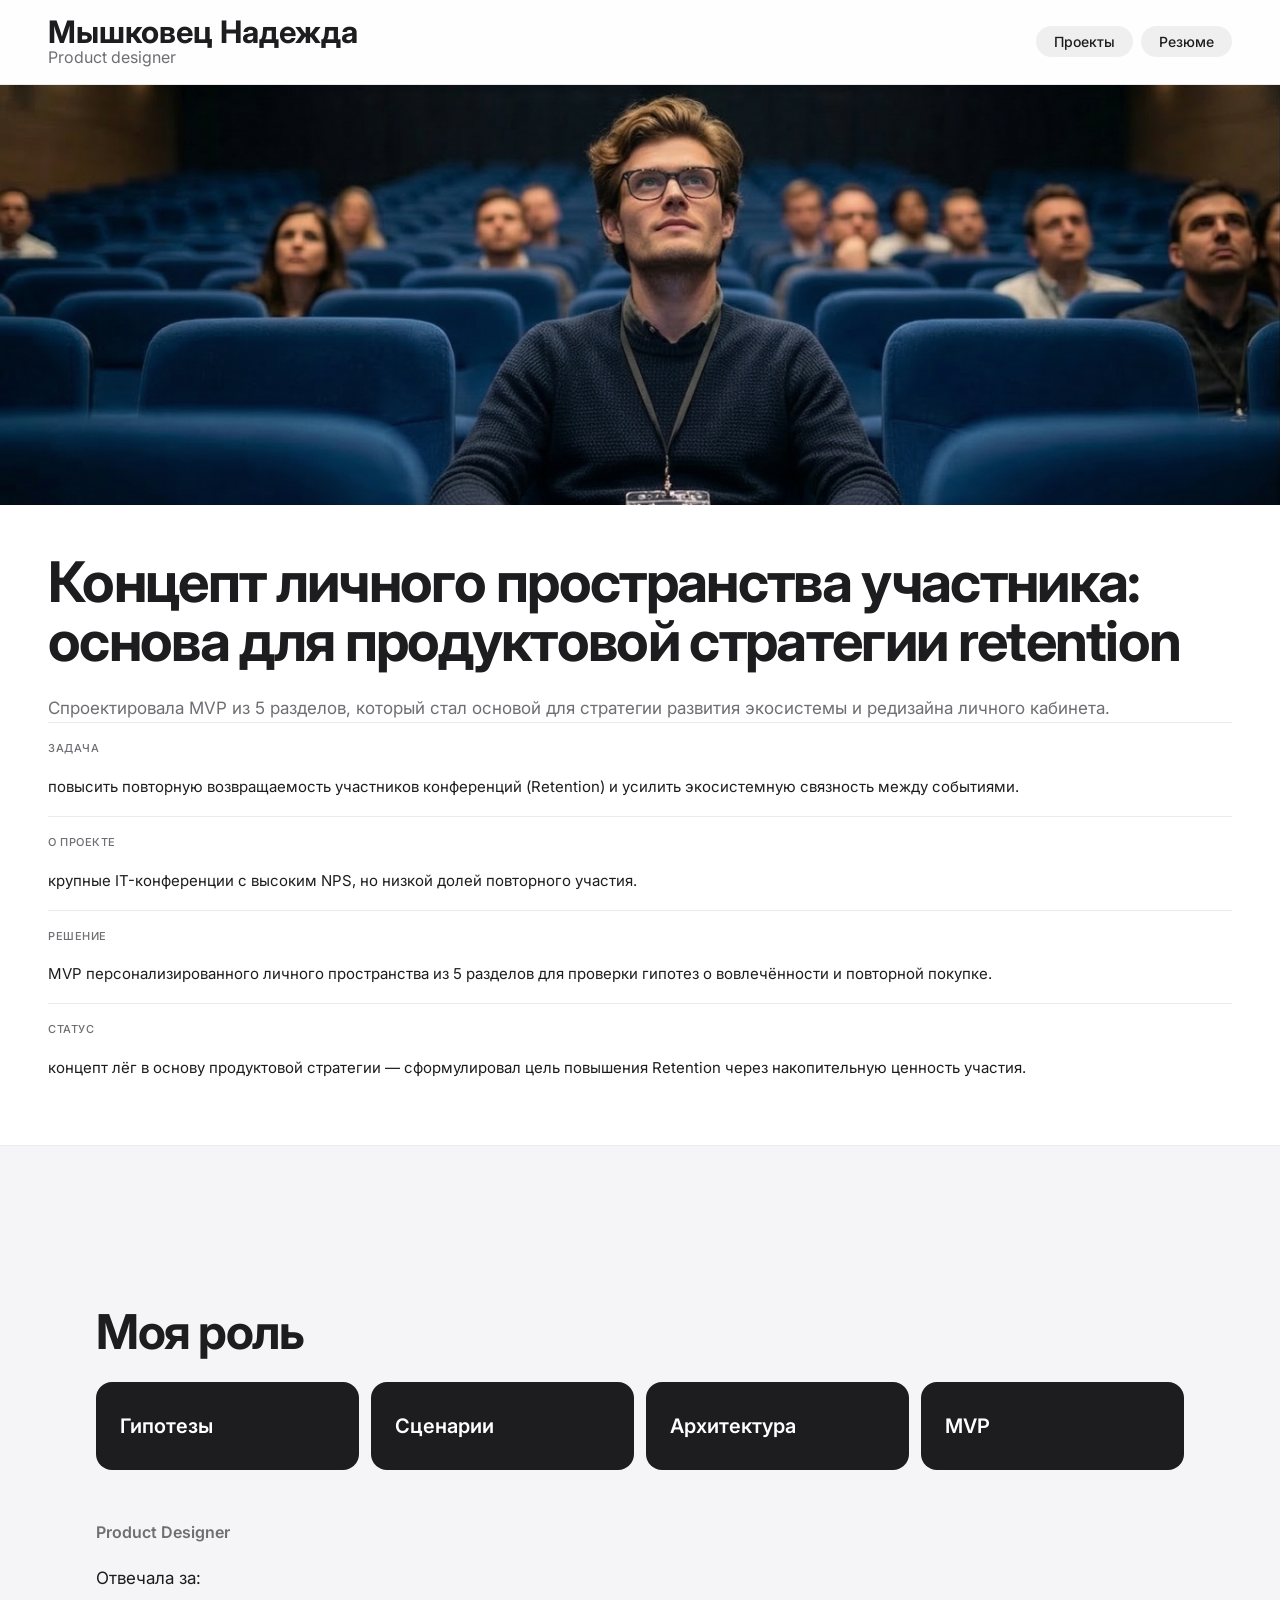
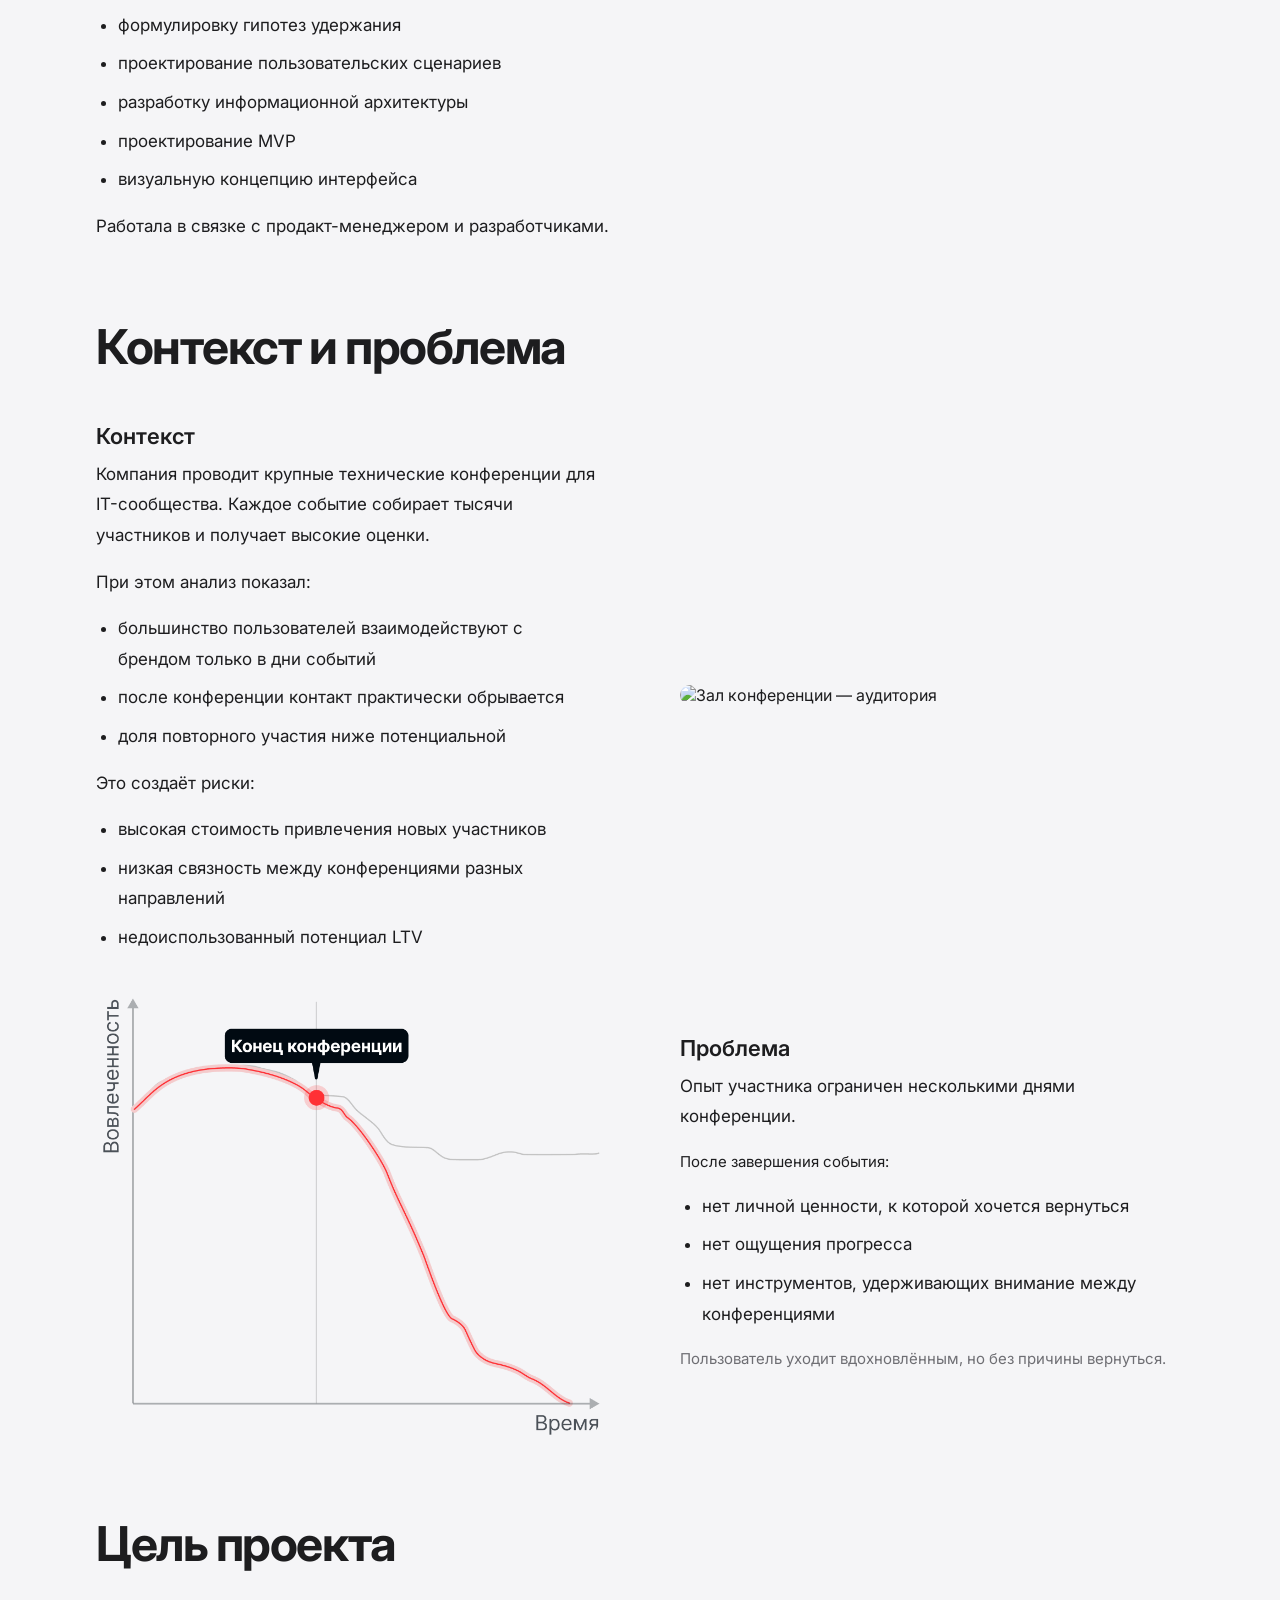
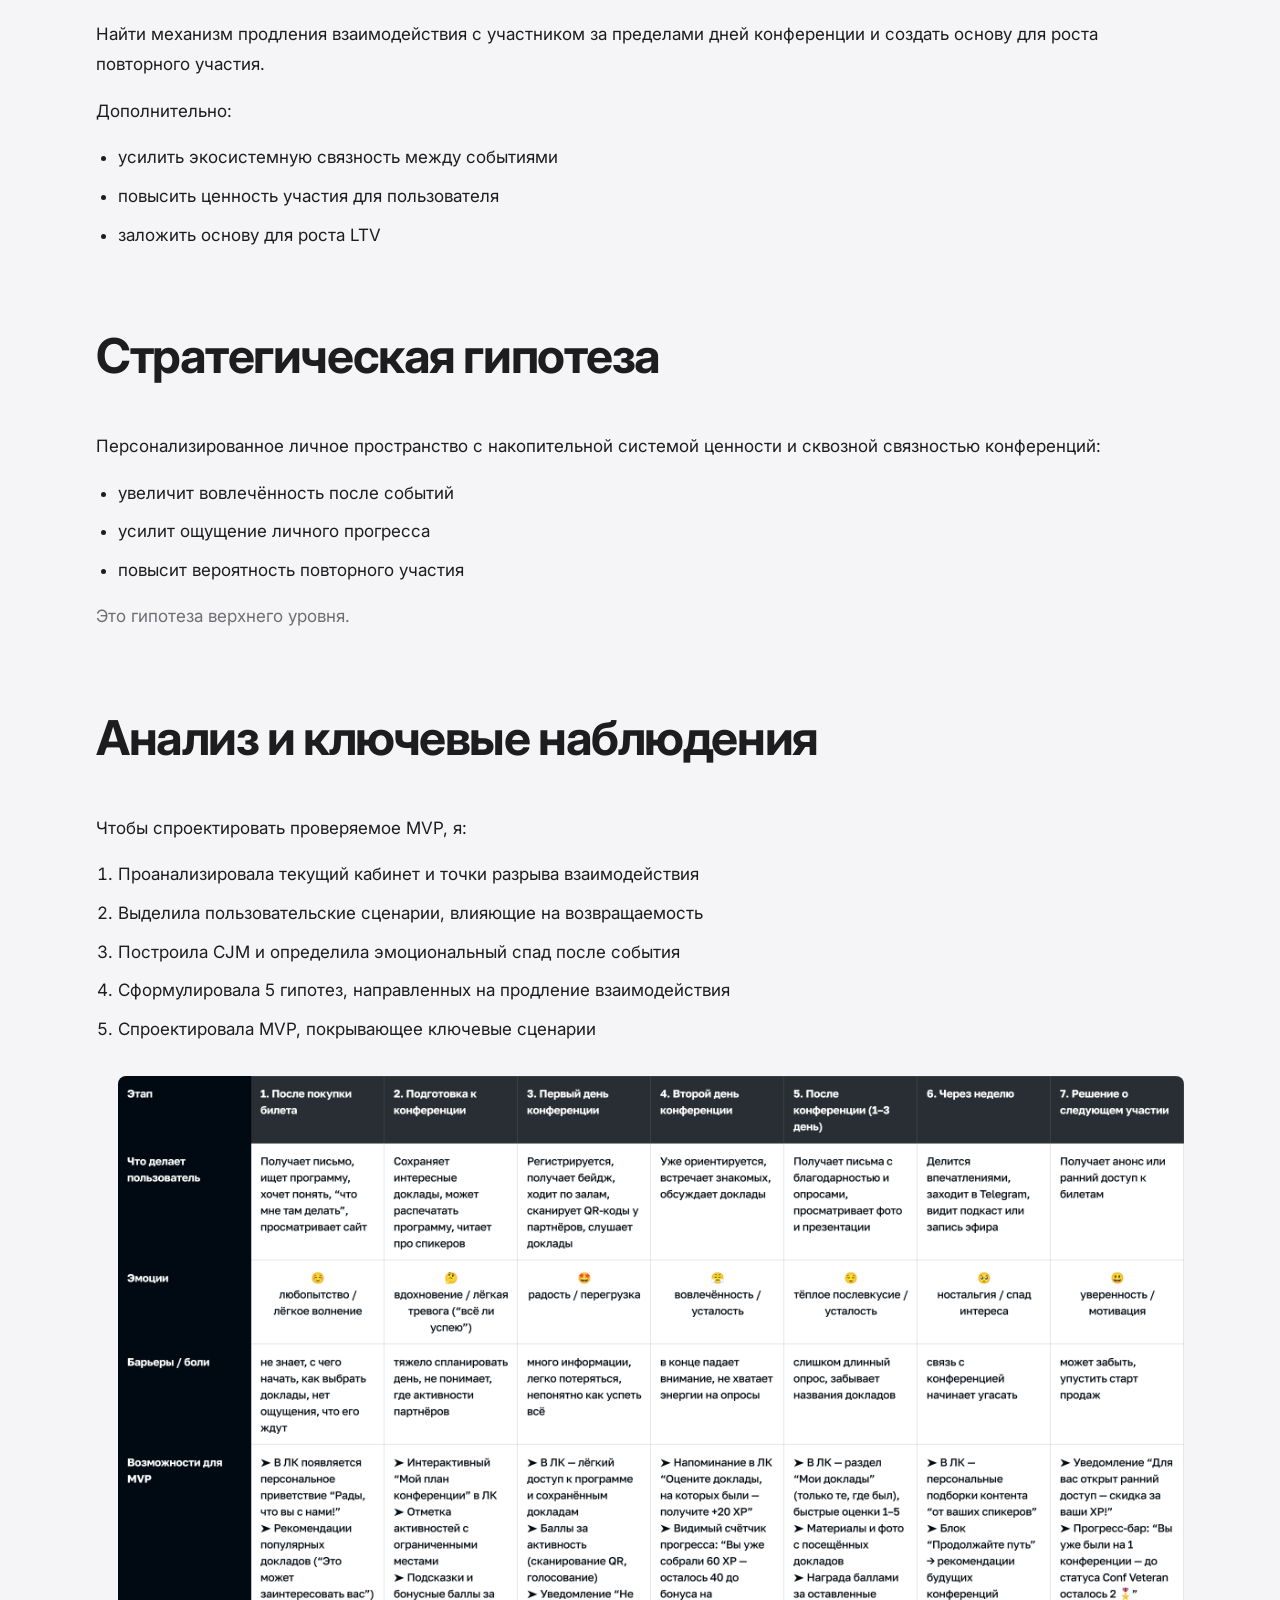
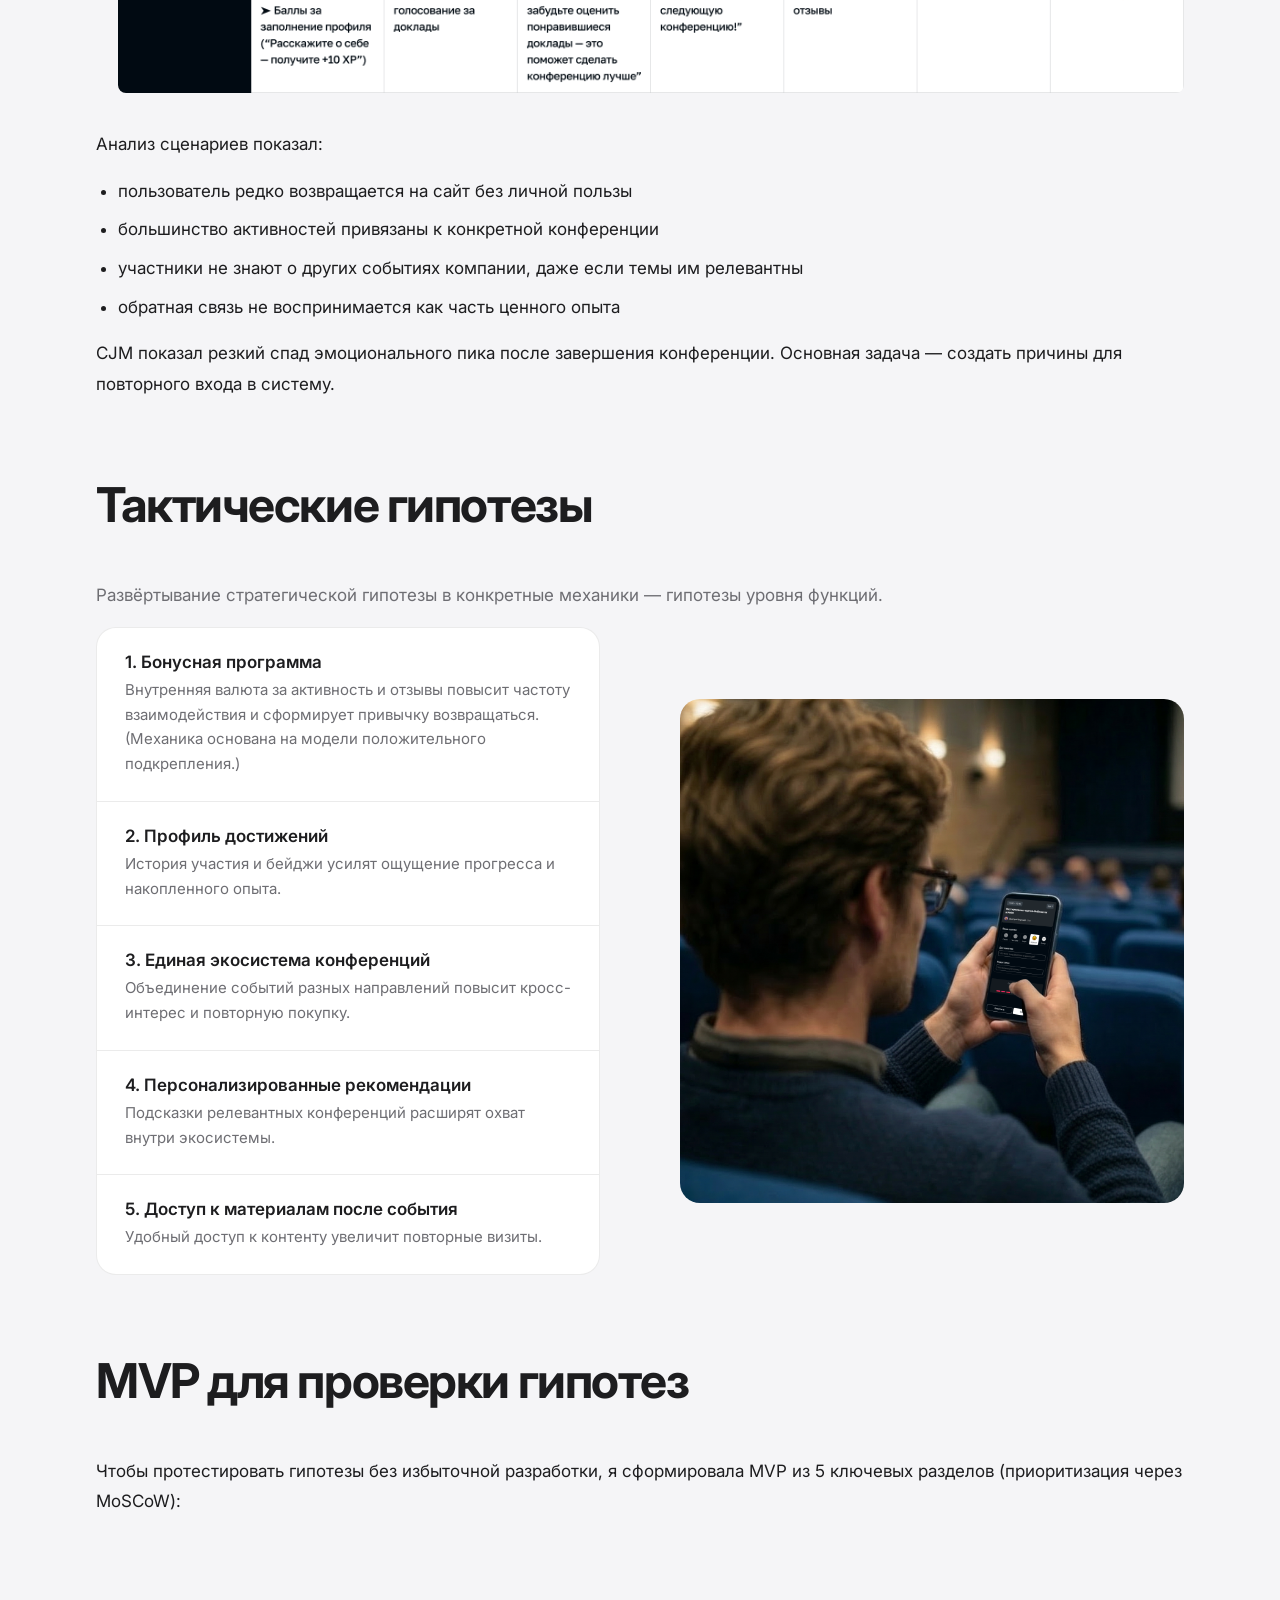
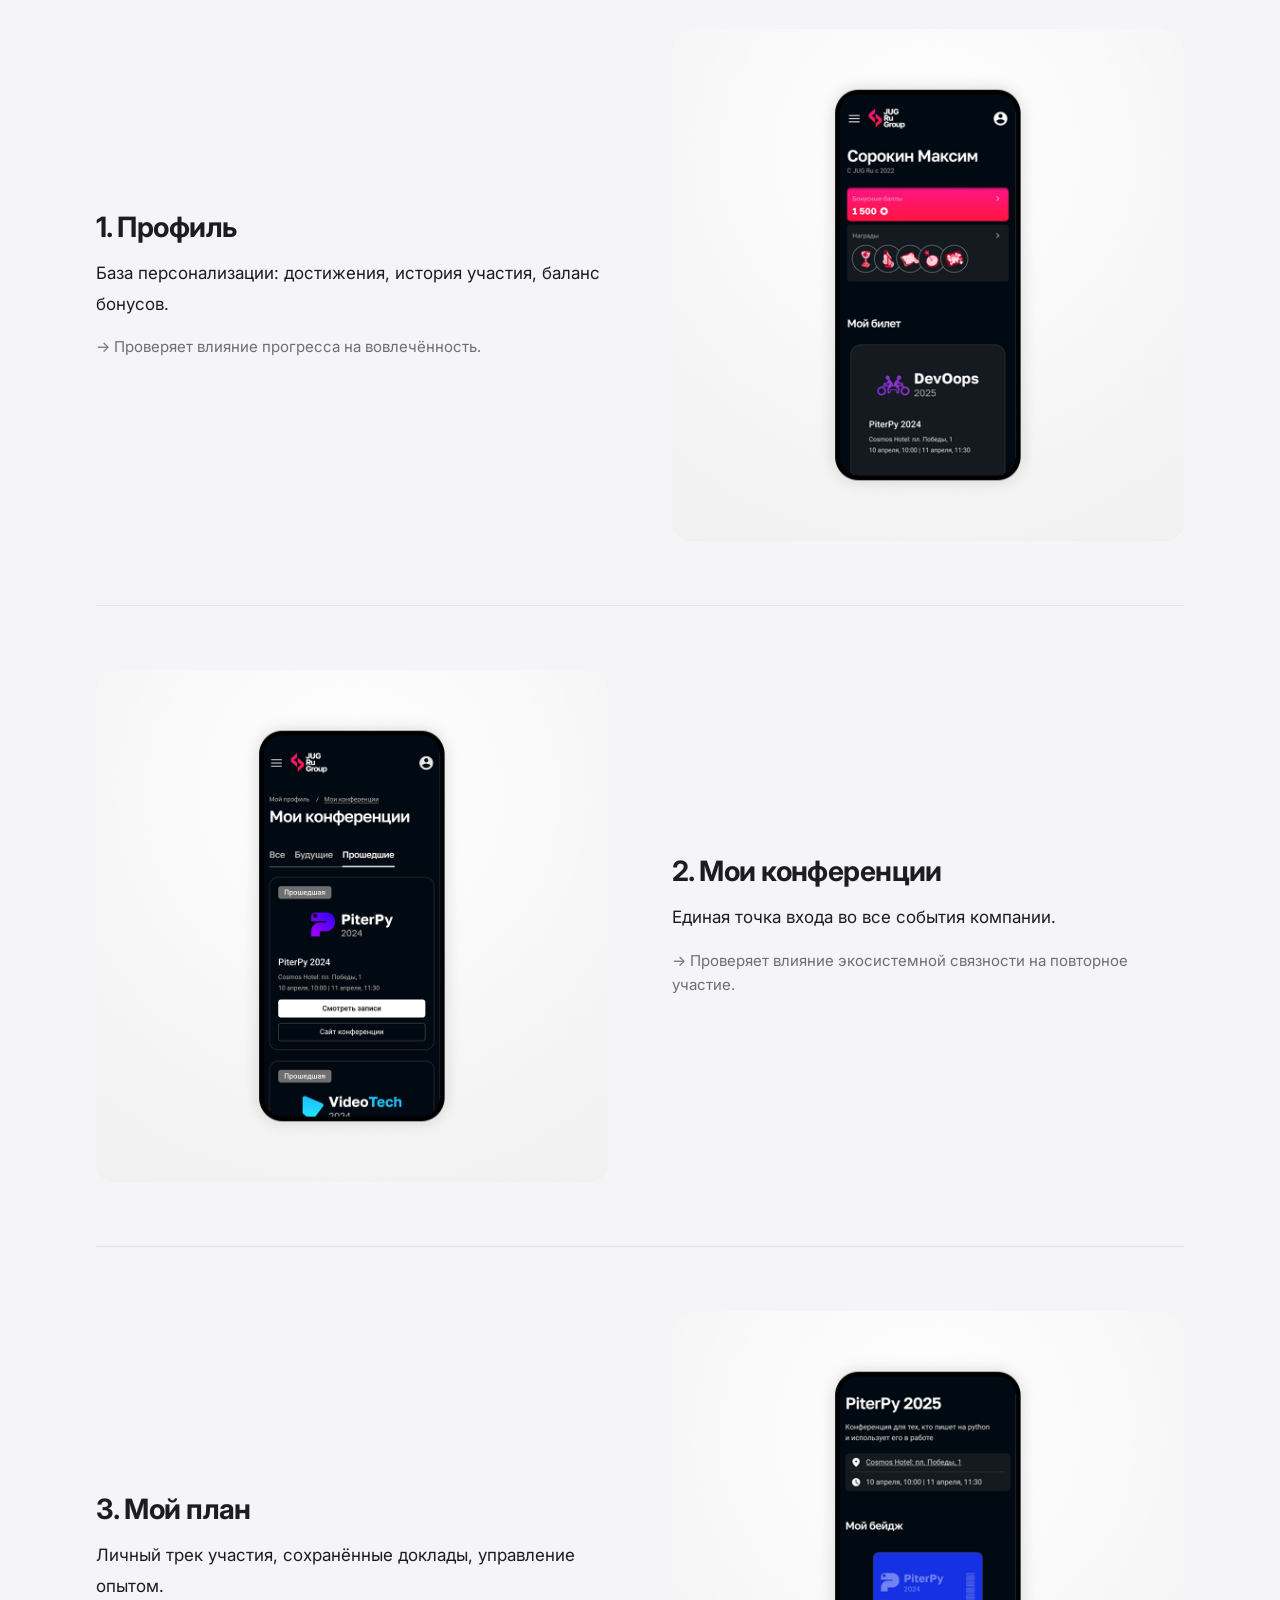
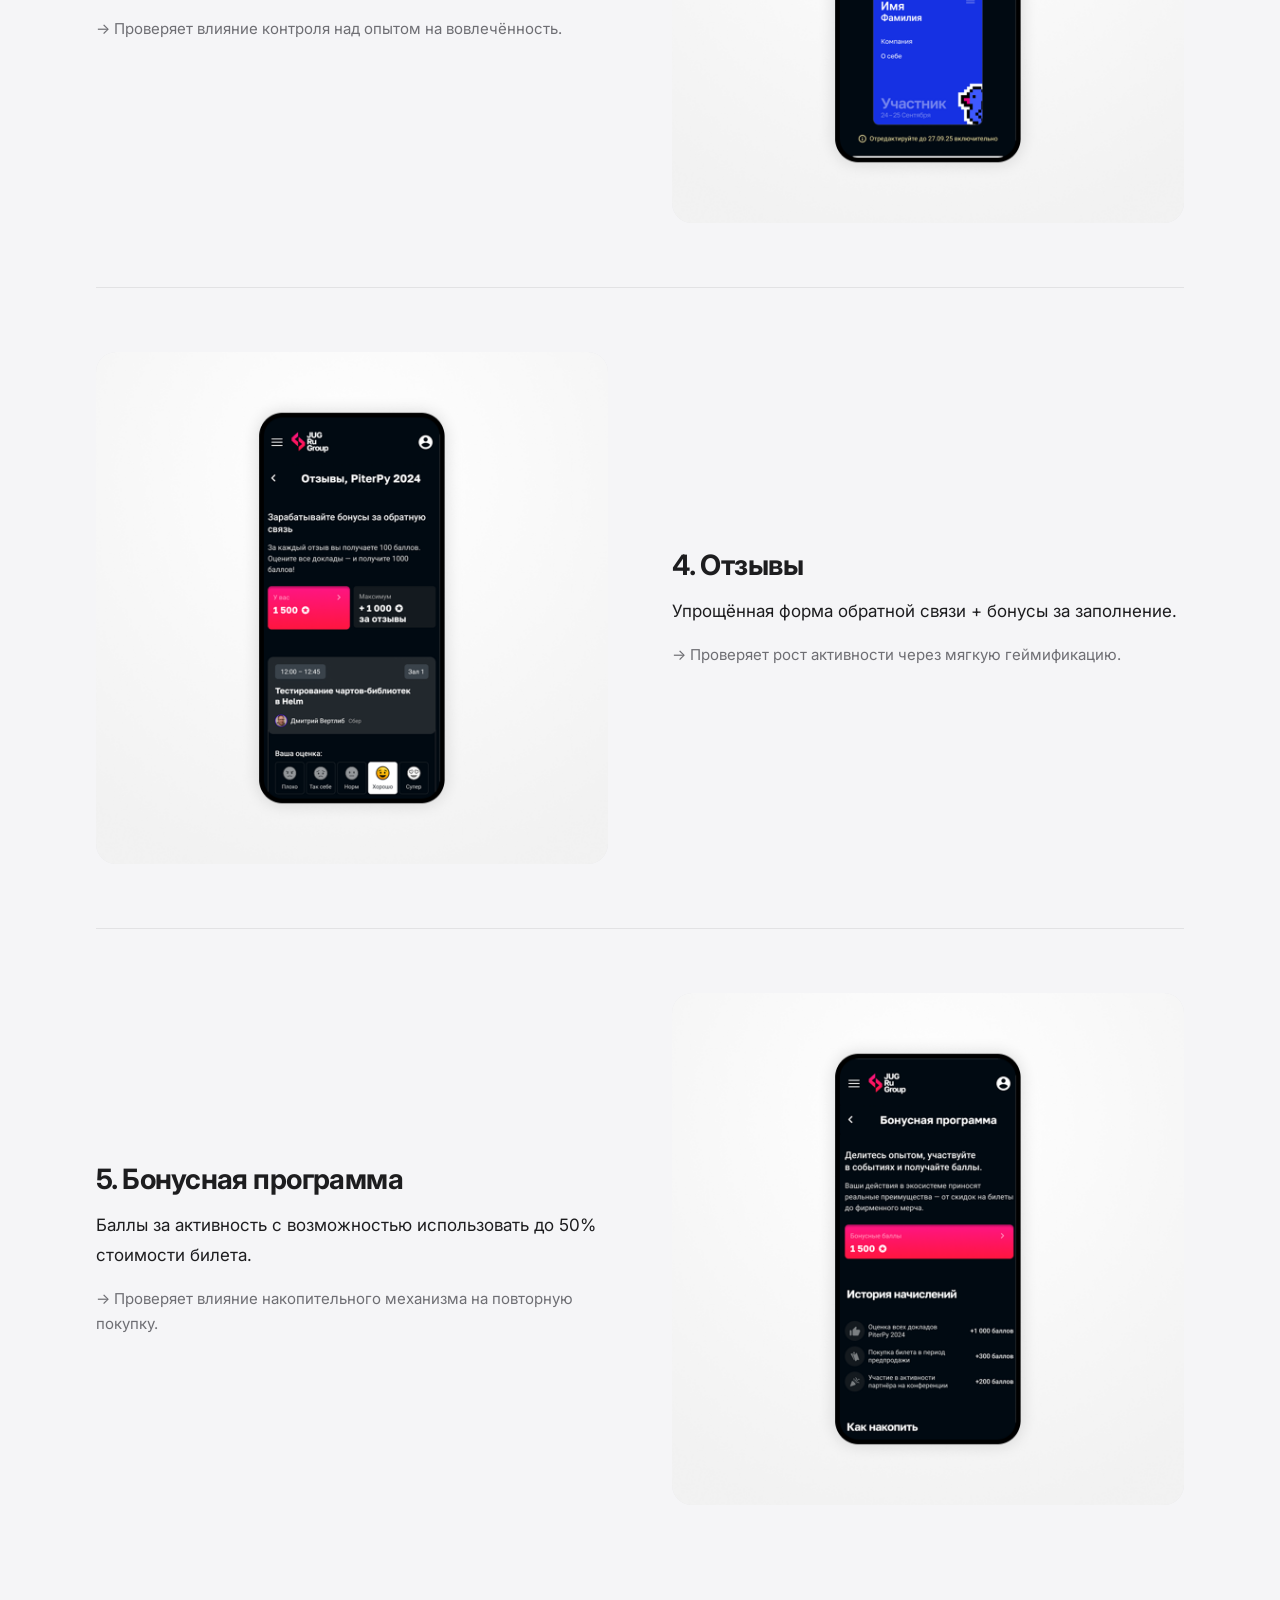
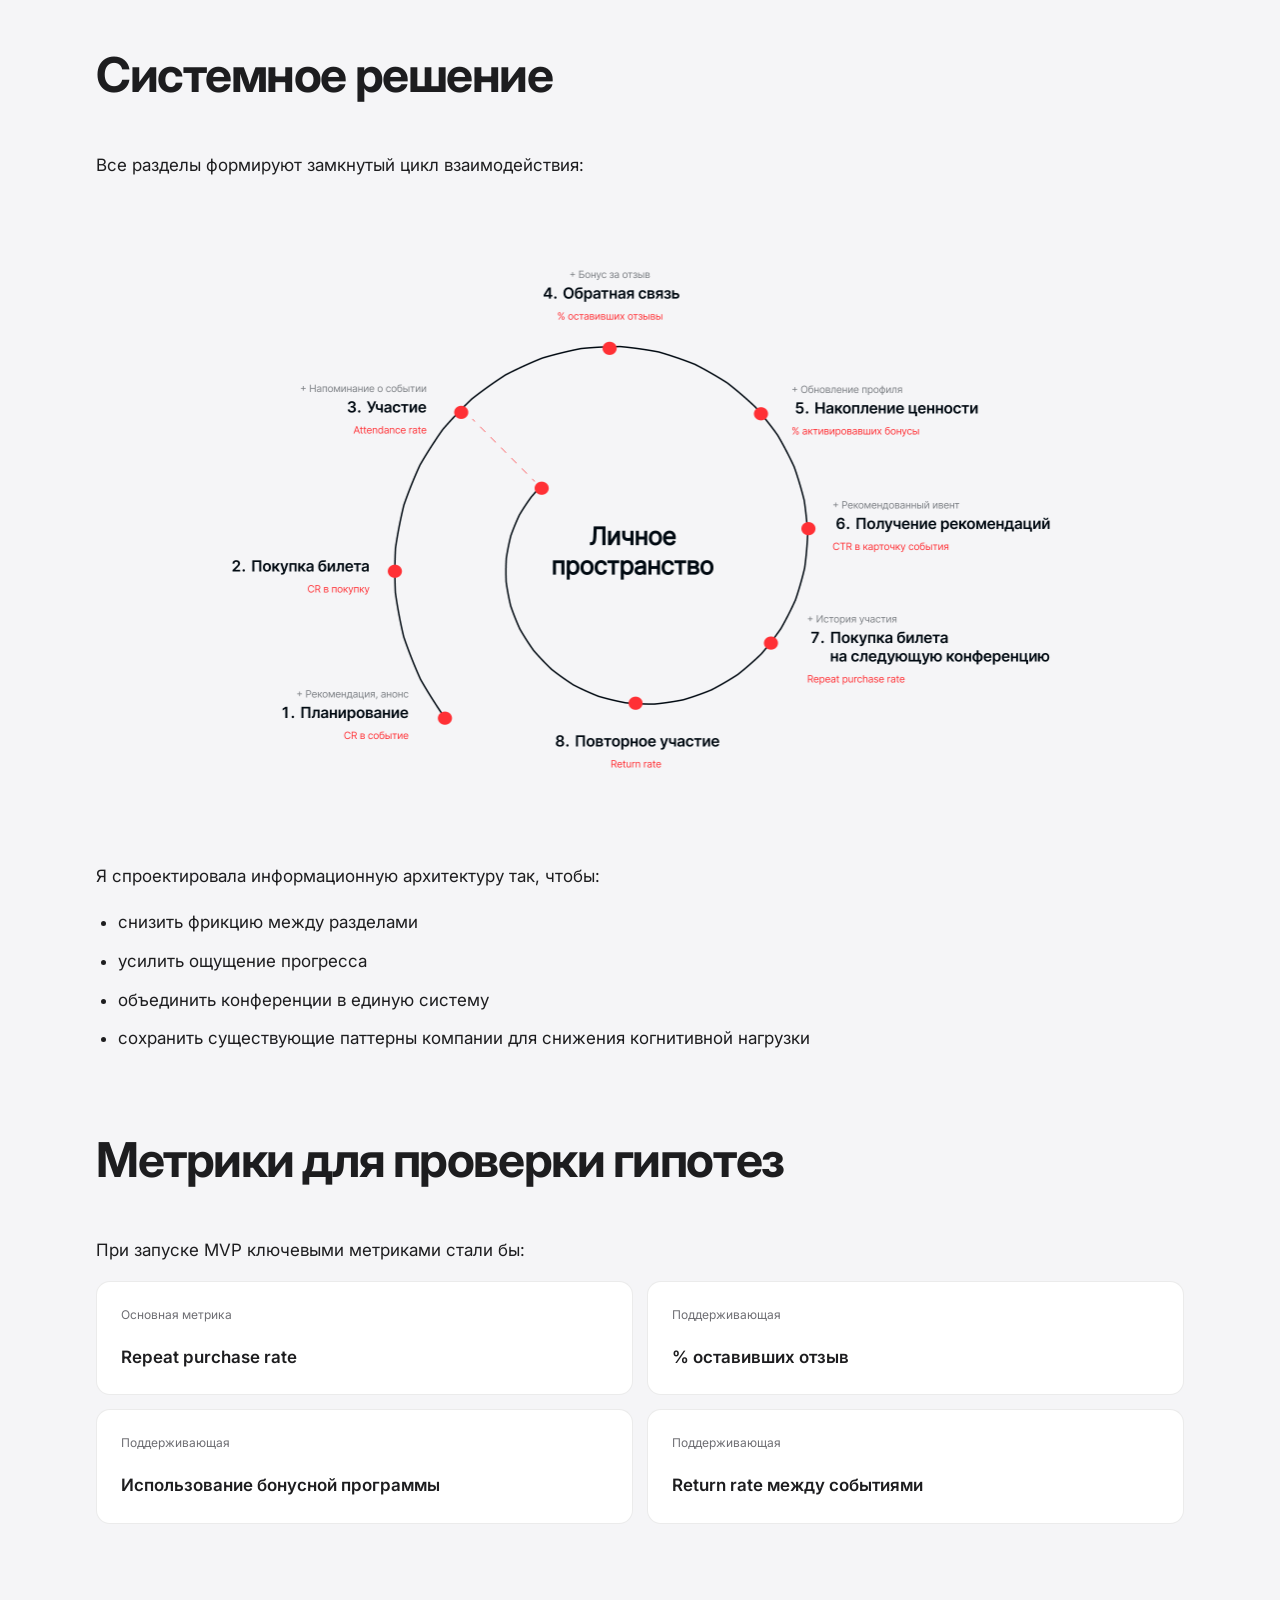
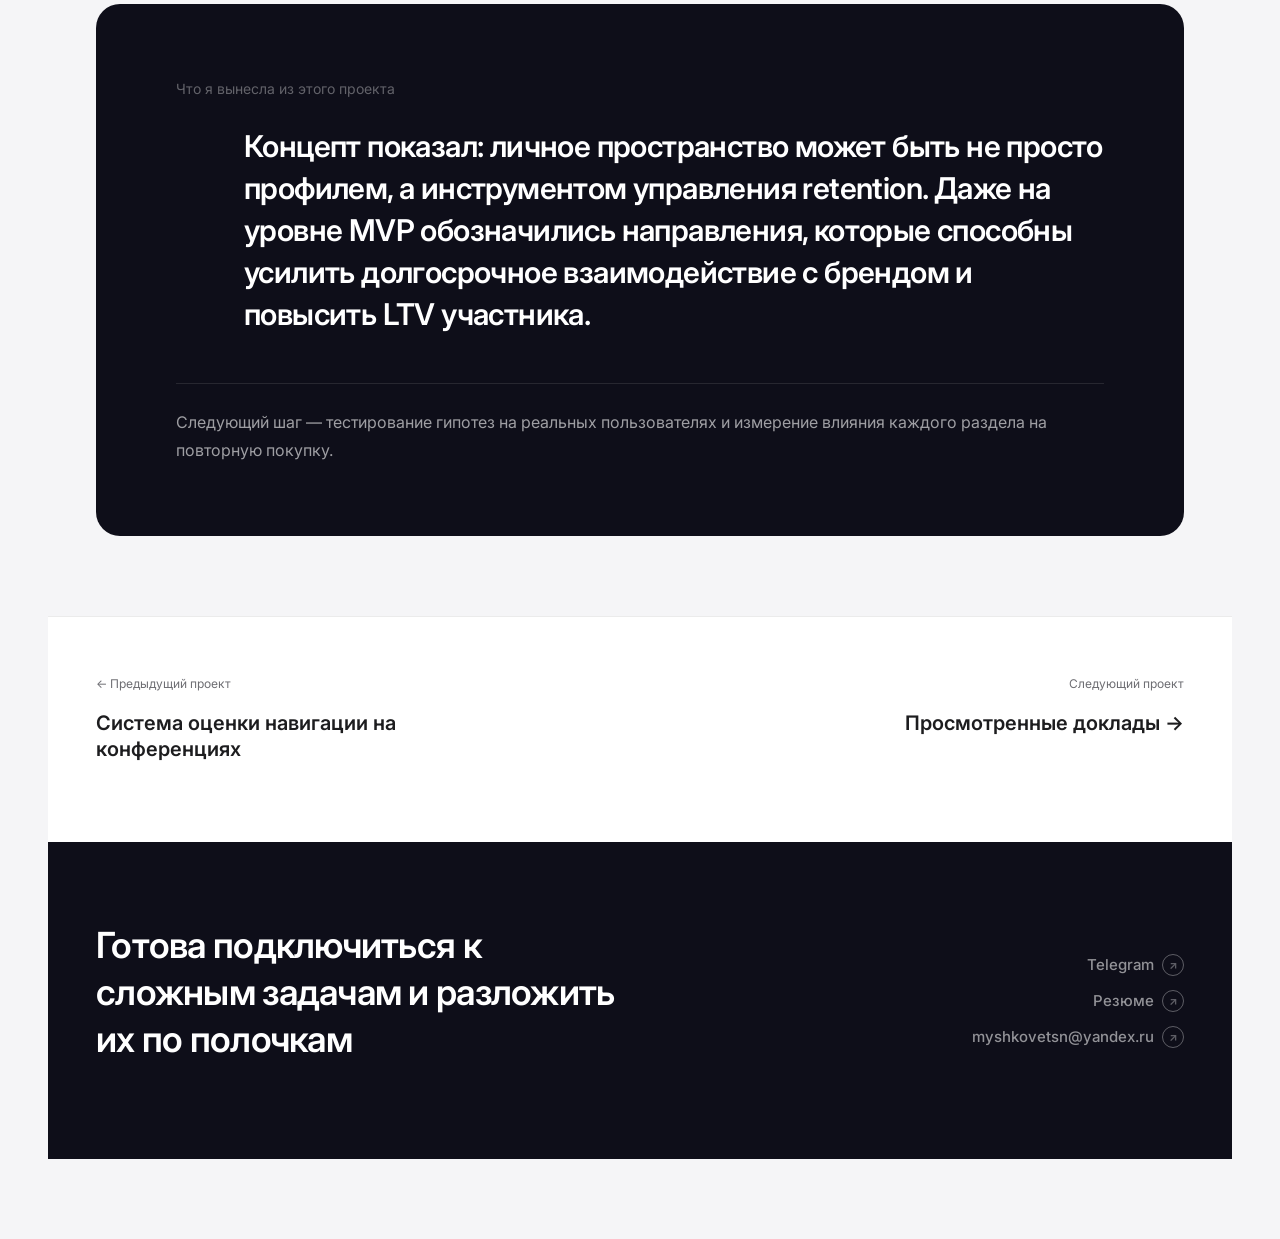
==== commit 04a01e6f: "Some fixes" ====
--- a/account.html
+++ b/account.html
@@ -8,6 +8,7 @@
   <link rel="preconnect" href="https://fonts.gstatic.com" crossorigin>
   <link href="https://fonts.googleapis.com/css2?family=Inter:wght@400;500;600;700&display=swap" rel="stylesheet">
   <link rel="icon" type="image/png" href="images/favicon.png">
+  <link rel="icon" type="image/ico" href="images/favicon.favIcon.ico" />
   <link rel="stylesheet" href="case-shared.css">
 </head>
 <body>
@@ -80,7 +81,8 @@
           <div class="role-box">Архитектура</div>
           <div class="role-box">MVP</div>
         </div>
-        <p class="role-label fade-up">Product Designer</p>
+        
+        <p style="font-size: 16px; font-weight: 600; color: var(--muted); margin-bottom: 12px">Product Designer</p>
         <p class="fade-up">Отвечала за:</p>
         <ul class="fade-up">
           <li>формулировку гипотез удержания</li>
--- a/case-shared.css
+++ b/case-shared.css
@@ -95,15 +95,52 @@
 .overlay-contacts a { font-size: 14px; color: var(--muted); text-decoration: none; }
 
 /* HERO COVER */
-.case-cover { width: 100%; height: 520px; overflow: hidden; background: var(--light); }
+.case-cover { width: 100%; height: 420px; overflow: hidden; background: var(--light); }
 .case-cover img { width: 100%; height: 100%; object-fit: cover; object-position: center; display: block; }
+
+/* HERO COVER с UI поверх фона */
+.case-cover--ui {
+  position: relative;
+  width: 110%;
+  height: 420px;
+  overflow: hidden;
+  background: var(--dark);
+}
+
+.case-cover--ui .cover-bg {
+  position: absolute;
+  inset: 0;
+  width: 100%;
+  height: 100%;
+  object-fit: cover;
+  object-position: center;
+  display: block;
+  opacity: 0.5; /* фон приглушён */
+}
+
+.case-cover--ui .cover-ui {
+  position: absolute;
+  bottom: 0;
+  left: 50%;
+  transform: translateX(-50%);
+  width: 90%;
+  max-width: 960px;
+  display: block;
+  object-fit: contain;
+  object-position: bottom center;
+}
+
+@media (max-width: 800px) {
+  .case-cover--ui { height: 320px; }
+  .case-cover--ui .cover-ui { width: 95%; }
+}
 
 /* CASE HEADER */
 .case-header-wrap { background: var(--white); border-bottom: 1px solid var(--divider); }
 .case-header {
   max-width: var(--max-w);
   margin: 0 auto;
-  padding: 80px 48px;
+  padding: 48px 48px;
   display: grid;
   grid-template-columns: 1fr 1.4fr;
   gap: 80px;
@@ -185,7 +222,7 @@
 .context-block p { font-size: 17px; color: var(--muted); line-height: 1.75; }
 
 /* SPLIT */
-.split { display: grid; grid-template-columns: 1fr 1fr; gap: var(--space-xl); align-items: start; }
+.split { display: grid; grid-template-columns: 1fr 1fr; gap: var(--space-xl); align-items: center; }
 .split-image { overflow: hidden; border-radius: var(--radius); }
 .split-image img { width: 100%; display: block; border-radius: var(--radius); }
 figcaption { font-size: 13px; color: var(--muted); margin-top: 10px; line-height: 1.5; }
@@ -307,6 +344,44 @@
 .fade-up { opacity: 0; transform: translateY(32px); transition: opacity 0.75s ease, transform 0.75s ease; }
 .fade-up.visible { opacity: 1; transform: none; }
 
+/* Средний экран — ноутбук 1024-1280px */
+@media (max-width: 1280px) {
+  .case-header {
+    grid-template-columns: 1fr 2fr; /* меньше пустого места слева */
+  }
+
+  .case-header--left {
+    grid-template-columns: 2fr 1fr; /* для навигации */
+  }
+}
+
+
+/* ноутбук — контент на всю ширину */
+@media (max-width: 1400px) {
+  .case-header {
+    grid-template-columns: 1fr; /* одна колонка */
+    padding: 48px 48px;
+  }
+  .case-header-right {
+    grid-column: 1; /* явно в первую колонку */
+  }
+
+  .case-header-left {
+    display: none; /* прячем пустую колонку */
+  }
+
+  .case-header--left {
+    grid-template-columns: 1fr;
+  }
+
+  .case-header--left .case-header-left {
+    display: block;
+  }
+
+  .case-header--left .case-header-right {
+    display: none;
+  }
+}
 
 /* ══════════════════════════════════════════
    MOBILE — один блок, без вложений
@@ -329,7 +404,7 @@
   .case-header-left { display: none; }
   .case-header--left { grid-template-columns: 1fr; }
   .case-header--left .case-header-left { display: block; width: 100%; }
-  .case-header--left .case-header-right { display: none; }
+  .case-header--left .case-header-right { grid-template-columns: 1fr; padding: 40px 20px; gap: 24px;  }
 
   /* Content */
   .case-content { padding: 48px 20px 64px; overflow-x: hidden; }
@@ -376,4 +451,41 @@
   .case-nav-link.next { text-align: left; }
   footer { grid-template-columns: 1fr; padding: 56px 20px; }
   .footer-links { align-items: flex-start; }
-}
+  
+  }
+
+  /* Воздух после фото перед заголовком */
+figure + h2.section-title,
+figure + h3.sub-title,
+img + h2.section-title,
+img + h3.sub-title { margin-top: 48px; }
+
+/* Заголовок ближе к своему контенту, дальше от предыдущего */
+h2.section-title { margin-top: 0; margin-bottom: 16px; }
+h3.sub-title { margin-top: 40px; margin-bottom: 8px; }
+
+/* Радиус на inline-картинках внутри контента */
+.case-content figure img,
+.case-content ol img,
+.case-content li img { border-radius: 8px !important; }
+
+/* ══════ RESULTS SPLIT ══════ */
+.results-split {
+  display: grid;
+  grid-template-columns: 1fr 1fr;
+  gap: var(--space-xl);
+  align-items: center;
+}
+.results-image { margin: 0; }
+.results-image img { width: 100%; display: block; border-radius: var(--radius); }
+.results-image figcaption { font-size: 13px; color: var(--muted); margin-top: 8px; line-height: 1.5; }
+.results-stats { display: flex; flex-direction: column; gap: var(--space-l); }
+.result-stat-item { border-top: 1px solid var(--divider); padding-top: var(--space-m); }
+.result-stat-item:first-child { border-top: none; padding-top: 0; }
+.result-stat-value { font-size: clamp(2.5rem, 4vw, 3.5rem); font-weight: 700; letter-spacing: -0.03em; line-height: 1; color: var(--text); margin-bottom: 8px; }
+.result-stat-label { font-size: 15px; color: var(--muted); line-height: 1.5; }
+
+@media (max-width: 800px) {
+  .results-split { grid-template-columns: 1fr; gap: 48px; }
+}
+
